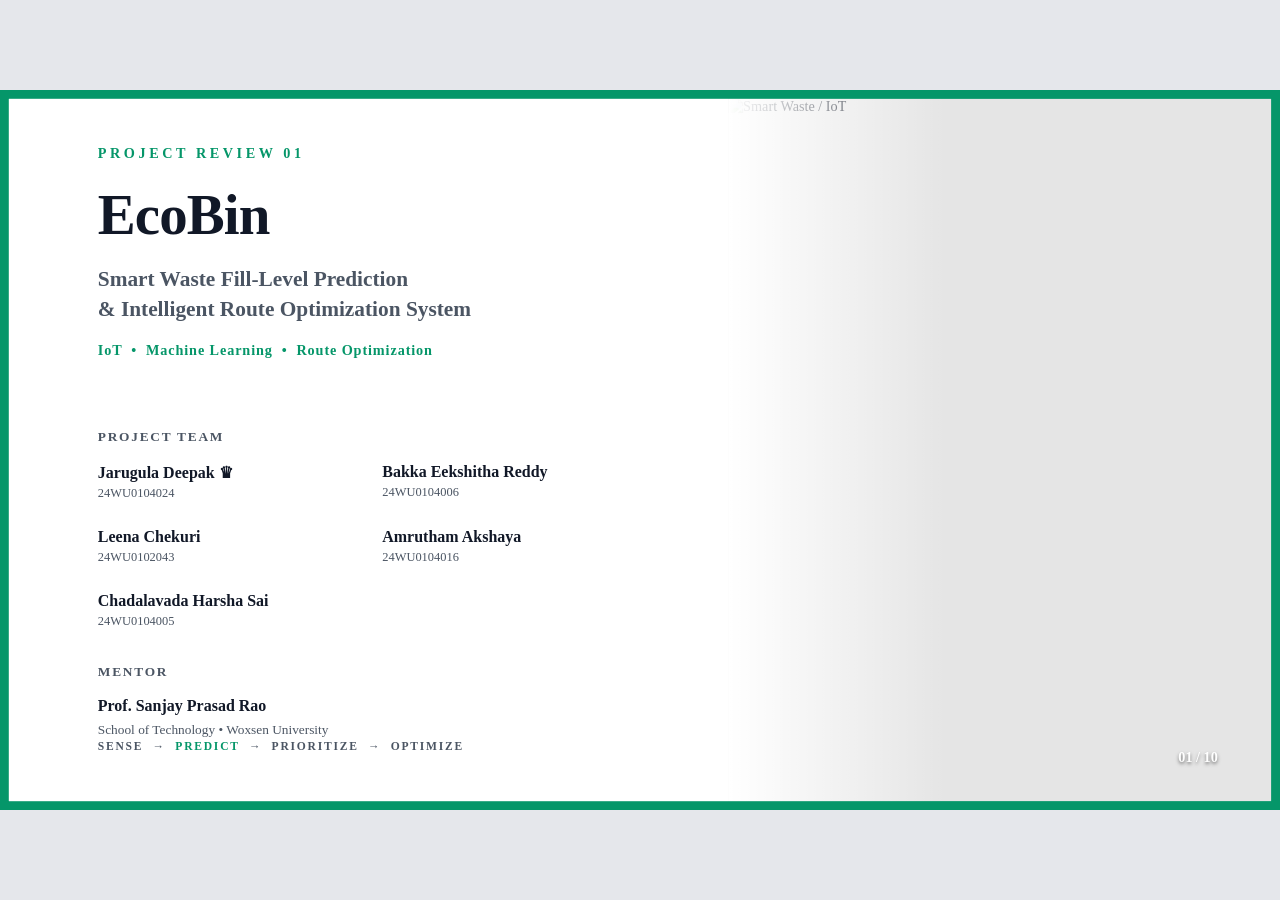
==== index.html @ a266e543 "feat: Add presentation navigation system" ====
<!DOCTYPE html>
<html lang="en">

<head>
    <meta charset="UTF-8">
    <meta name="viewport" content="width=device-width, initial-scale=1.0">
    <title>EcoBin - Review 1 Presentation</title>
    <link rel="stylesheet" href="style.css">
</head>

<body>
    <div class="presentation-container">

        <!-- Slide 1: Title -->
        <div class="slide active no-padding">
            <div class="layout-split-hero">
                <div class="hero-left-panel">
                    <p class="hero-review-label">PROJECT REVIEW 01</p>
                    <h1 class="hero-title-main">EcoBin</h1>
                    <p class="hero-subtitle">Smart Waste Fill-Level Prediction<br>& Intelligent Route Optimization
                        System</p>
                    <p class="hero-domain">IoT &nbsp;&bull;&nbsp; Machine Learning &nbsp;&bull;&nbsp; Route Optimization
                    </p>

                    <div class="hero-divider"></div>

                    <p class="hero-section-title">PROJECT TEAM</p>
                    <div class="team-grid-2x2">
                        <div>
                            <p class="team-member-name">Jarugula Deepak ♛</p>
                            <p class="team-member-id">24WU0104024</p>
                        </div>
                        <div>
                            <p class="team-member-name">Bakka Eekshitha Reddy</p>
                            <p class="team-member-id">24WU0104006</p>
                        </div>
                        <div>
                            <p class="team-member-name">Leena Chekuri</p>
                            <p class="team-member-id">24WU0102043</p>
                        </div>
                        <div>
                            <p class="team-member-name">Amrutham Akshaya</p>
                            <p class="team-member-id">24WU0104016</p>
                        </div>
                        <div>
                            <p class="team-member-name">Chadalavada Harsha Sai</p>
                            <p class="team-member-id">24WU0104005</p>
                        </div>
                    </div>

                    <p class="hero-section-title">MENTOR</p>
                    <p class="mentor-name">Prof. Sanjay Prasad Rao</p>
                    <p class="mentor-desc">School of Technology &bull; Woxsen University</p>

                    <div class="hero-footer">
                        SENSE &nbsp;&rarr;&nbsp; <span class="accent">PREDICT</span> &nbsp;&rarr;&nbsp; PRIORITIZE
                        &nbsp;&rarr;&nbsp; OPTIMIZE
                    </div>
                </div>
                <div class="image-panel">
                    <img src="https://images.openai.com/static-rsc-4/SucZyxeqTmzWHAkZFIqTGd15vrujV7sw8jWGe4BsMD6HK1uk_h0YN26KAgck17LL6I6pdULxOA2Gf62gV5ljM2aMB6OdGY7MD3DrNmyA2lhyadcfH8R7R0U8OZpU84qWO2UsD02sDT2pPRLwG1UPEbgtmDb5AF8g8uo_IzL2U-yd2i0vYNavPtwNMCoISNkT?purpose=fullsize"
                        alt="Smart Waste / IoT">
                    <div class="image-overlay"></div>
                    <div class="image-gradient"></div>
                    <div class="slide-number">01 / 10</div>
                </div>
            </div>
        </div>

        <!-- Slide 2: Introduction -->
        <div class="slide">
            <div class="top-tab"></div>
            <div class="slide-content" style="display: grid; grid-template-columns: 45% 55%; gap: 50px; padding: 8% 5.2%;">
                <div class="col-left" style="display: flex; flex-direction: column; justify-content: flex-start; font-size: 1.15em;">
                    <h2 class="slide-title" style="font-size: 40px; margin-bottom: 25px;">Introduction & Problem Context</h2>
                    <h4 class="accent-text mt-20" style="font-size: 26px;">The Problem</h4>
                    <p class="description" style="font-size: 21px; line-height: 1.6; margin-bottom: 20px;">Traditional waste collection generally follows <strong>fixed
                            schedules</strong>, regardless of the actual fill level of individual bins. This can result
                        in:</p>
                    <ul class="custom-list" style="font-size: 21px; line-height: 1.8;">
                        <li><strong>Premature collection</strong> of partially filled bins</li>
                        <li><strong>Overflow</strong> of high-demand bins before scheduled pickup</li>
                        <li>Unnecessary collection trips and travel distance</li>
                        <li>Inefficient utilization of collection vehicles</li>
                        <li>Limited visibility into future waste accumulation</li>
                    </ul>
                </div>
                <div class="col-right" style="display: flex; flex-direction: column; justify-content: flex-start;">
                    <div class="card-box" style="padding: 40px; display: flex; flex-direction: column; justify-content: center; height: 100%;">
                        <h4 class="accent-text" style="font-size: 26px; margin-bottom: 20px;">Our Solution — EcoBin</h4>
                        <p class="description" style="font-size: 21px; line-height: 1.6;">EcoBin is an intelligent waste-management system that combines
                            <strong>IoT sensing, machine learning, and route optimization</strong> to support
                            demand-driven waste collection.
                        </p>
                        
                        <div class="flow-diagram" style="margin: 25px 0; padding: 22px; border-radius: 8px; border: 1px dashed var(--primary-accent); background: var(--bg-color); color: var(--primary-accent); font-weight: bold; line-height: 1.6; font-size: 19px;">
                            IoT Sensors &rarr; Waste Data &rarr; ML Prediction &rarr; Overflow Risk &rarr; Priority Selection &rarr; Route Optimization &rarr; Smart Collection
                        </div>
                        
                        <div class="quote-box" style="border: none; border-left: 4px solid var(--primary-accent); background: transparent; padding-left: 20px; font-size: 21px; line-height: 1.5; margin-top: 10px;">
                            Instead of asking <strong>“Which bins are scheduled today?”</strong>, EcoBin asks <strong>“Which
                            bins actually need collection, and what is the most efficient way to collect them?”</strong>
                        </div>
                    </div>
                </div>
            </div>
            <div class="slide-number">02 / 10</div>
        </div>

        <!-- Slide 3: Objectives -->
        <div class="slide">
            <div class="top-tab-right"></div>
            <div class="slide-content" style="padding-top: 60px; padding-bottom: 60px;">
                <h2 class="slide-title mb-20">Project Objectives</h2>
                <p class="subtitle mb-20" style="font-size: 22px;"><strong>Primary Objective:</strong> To develop an
                    IoT-enabled predictive waste management system that forecasts bin fill levels and optimizes
                    collection routes.</p>

                <div class="grid-three">
                    <div class="grid-item">
                        <h4 class="accent-text">01 — Monitor</h4>
                        <p>Capture waste-bin fill levels using IoT sensors in real time.</p>
                    </div>
                    <div class="grid-item">
                        <h4 class="accent-text">02 — Predict</h4>
                        <p>Use machine-learning models to forecast future fill levels based on historical data.</p>
                    </div>
                    <div class="grid-item">
                        <h4 class="accent-text">03 — Detect Risk</h4>
                        <p>Identify bins likely to reach critical or overflow conditions.</p>
                    </div>
                    <div class="grid-item">
                        <h4 class="accent-text">04 — Prioritize</h4>
                        <p>Dynamically rank bins based on predicted fill level, overflow probability, and area priority.
                        </p>
                    </div>
                    <div class="grid-item">
                        <h4 class="accent-text">05 — Optimize</h4>
                        <p>Generate efficient vehicle routes using the Capacitated Vehicle Routing Problem (CVRP).</p>
                    </div>
                    <div class="grid-item">
                        <h4 class="accent-text">06 — Visualize</h4>
                        <p>Provide a dashboard showing bin status, predictions, locations, and optimized routes.</p>
                    </div>
                </div>

                <div class="highlight-bar text-center">
                    <strong>Overall Goal:</strong> Reduce unnecessary collection &nbsp;+&nbsp; Prevent overflow
                    &nbsp;+&nbsp; Improve route efficiency
                </div>
            </div>
            <div class="slide-number">03 / 10</div>
        </div>

        <!-- Slide 4: Literature Review -->
        <div class="slide">
            <div class="top-tab"></div>
            <div class="slide-content">
                <h2 class="slide-title">Literature Review & Research Gap</h2>

                <table class="custom-table">
                    <thead>
                        <tr>
                            <th style="width: 25%;">Research Area</th>
                            <th style="width: 45%;">Existing Approaches</th>
                            <th style="width: 30%;">Identified Gap</th>
                        </tr>
                    </thead>
                    <tbody>
                        <tr>
                            <td><strong>IoT Waste Monitoring [1]</strong></td>
                            <td>Ultrasonic sensors and connected bins for real-time fill monitoring</td>
                            <td>Mostly reactive; limited prediction</td>
                        </tr>
                        <tr>
                            <td><strong>Waste Prediction [2, 5]</strong></td>
                            <td>ML models estimate waste generation and fill patterns</td>
                            <td>Prediction often isolated from collection planning</td>
                        </tr>
                        <tr>
                            <td><strong>Smart Collection [3]</strong></td>
                            <td>Threshold-based collection when bins reach predefined levels</td>
                            <td>Does not sufficiently account for future overflow risk</td>
                        </tr>
                        <tr>
                            <td><strong>Route Optimization [4]</strong></td>
                            <td>TSP, VRP and CVRP used to reduce collection distance</td>
                            <td>Often operates on static bin-selection inputs</td>
                        </tr>
                        <tr>
                            <td><strong>Smart-City Platforms</strong></td>
                            <td>Dashboards provide centralized monitoring</td>
                            <td>Monitoring alone does not provide complete decision intelligence</td>
                        </tr>
                    </tbody>
                </table>

                <div class="layout-two-col mt-20" style="gap: 30px;">
                    <div class="col-left quote-box"
                        style="margin-bottom: 0; background: var(--card-bg); border-left-color: #D1D5DB;">
                        <h4 class="accent-text" style="color: var(--text-secondary);">Existing Approaches</h4>
                        <p class="description">Solve individual components: IoT Monitoring <strong>OR</strong> Waste
                            Prediction <strong>OR</strong> Route Optimization</p>
                    </div>
                    <div class="col-right quote-box" style="margin-bottom: 0;">
                        <h4 class="accent-text">EcoBin Approach</h4>
                        <p class="description" style="color: var(--text-primary);">Integrating predictive intelligence
                            with operations research: route optimization is performed based on anticipated collection
                            demand rather than only current sensor thresholds.</p>
                    </div>
                </div>
            </div>
            <div class="slide-number">04 / 10</div>
        </div>

        <!-- Slide 5: Technology Stack -->
        <div class="slide">
            <div class="top-tab"></div>
            <div class="slide-content">
                <h2 class="slide-title">Technology Stack</h2>

                <div class="grid-three" style="margin-top: 50px; gap: 40px; flex: 1;">
                    <div class="grid-item stack-card">
                        <div class="stack-icon">
                            <svg width="40" height="40" viewBox="0 0 24 24" fill="none" stroke="var(--primary-accent)"
                                stroke-width="2" stroke-linecap="round" stroke-linejoin="round">
                                <path d="M5 12.55a11 11 0 0 1 14.08 0"></path>
                                <path d="M1.42 9a16 16 0 0 1 21.16 0"></path>
                                <path d="M8.53 16.11a6 6 0 0 1 6.95 0"></path>
                                <line x1="12" y1="20" x2="12.01" y2="20"></line>
                            </svg>
                        </div>
                        <h4 class="accent-text">IoT & Hardware</h4>
                        <p style="font-weight: 700; color: var(--text-primary); margin: 10px 0; font-size: 18px;">ESP32
                            • Ultrasonic Sensor • Wi-Fi</p>
                        <p>Fill-level measurement, Sensor processing, IoT connectivity</p>
                    </div>
                    <div class="grid-item stack-card">
                        <div class="stack-icon">
                            <svg width="40" height="40" viewBox="0 0 24 24" fill="none" stroke="var(--primary-accent)"
                                stroke-width="2" stroke-linecap="round" stroke-linejoin="round">
                                <path
                                    d="M21 16V8a2 2 0 0 0-1-1.73l-7-4a2 2 0 0 0-2 0l-7 4A2 2 0 0 0 3 8v8a2 2 0 0 0 1 1.73l7 4a2 2 0 0 0 2 0l7-4A2 2 0 0 0 21 16z">
                                </path>
                                <polyline points="3.27 6.96 12 12.01 20.73 6.96"></polyline>
                                <line x1="12" y1="22.08" x2="12" y2="12"></line>
                            </svg>
                        </div>
                        <h4 class="accent-text">Data & ML</h4>
                        <p style="font-weight: 700; color: var(--text-primary); margin: 10px 0; font-size: 18px;">Python
                            • Pandas • XGBoost</p>
                        <p>Data processing, Feature engineering, Forecasting, Evaluation</p>
                    </div>
                    <div class="grid-item stack-card">
                        <div class="stack-icon">
                            <svg width="40" height="40" viewBox="0 0 24 24" fill="none" stroke="var(--primary-accent)"
                                stroke-width="2" stroke-linecap="round" stroke-linejoin="round">
                                <polygon points="3 6 9 3 15 6 21 3 21 18 15 21 9 18 3 21"></polygon>
                                <line x1="9" y1="3" x2="9" y2="18"></line>
                                <line x1="15" y1="6" x2="15" y2="21"></line>
                            </svg>
                        </div>
                        <h4 class="accent-text">Optimization</h4>
                        <p style="font-weight: 700; color: var(--text-primary); margin: 10px 0; font-size: 18px;">Google
                            OR-Tools</p>
                        <p>Vehicle routing, CVRP optimization, Capacity constraints</p>
                    </div>
                    <div class="grid-item stack-card">
                        <div class="stack-icon">
                            <svg width="40" height="40" viewBox="0 0 24 24" fill="none" stroke="var(--primary-accent)"
                                stroke-width="2" stroke-linecap="round" stroke-linejoin="round">
                                <ellipse cx="12" cy="5" rx="9" ry="3"></ellipse>
                                <path d="M21 12c0 1.66-4 3-9 3s-9-1.34-9-3"></path>
                                <path d="M3 5v14c0 1.66 4 3 9 3s9-1.34 9-3V5"></path>
                            </svg>
                        </div>
                        <h4 class="accent-text">Backend & DB</h4>
                        <p style="font-weight: 700; color: var(--text-primary); margin: 10px 0; font-size: 18px;">
                            FastAPI • SQLAlchemy • PostgreSQL</p>
                        <p>REST APIs, Data persistence, Prediction & route delivery</p>
                    </div>
                    <div class="grid-item stack-card">
                        <div class="stack-icon">
                            <svg width="40" height="40" viewBox="0 0 24 24" fill="none" stroke="var(--primary-accent)"
                                stroke-width="2" stroke-linecap="round" stroke-linejoin="round">
                                <rect x="2" y="3" width="20" height="14" rx="2" ry="2"></rect>
                                <line x1="8" y1="21" x2="16" y2="21"></line>
                                <line x1="12" y1="17" x2="12" y2="21"></line>
                            </svg>
                        </div>
                        <h4 class="accent-text">Frontend</h4>
                        <p style="font-weight: 700; color: var(--text-primary); margin: 10px 0; font-size: 18px;">React
                            • TypeScript • Vite • Leaflet</p>
                        <p>Interactive dashboard, Smart-bin visualization, Geospatial routes</p>
                    </div>
                    <div class="grid-item stack-card">
                        <div class="stack-icon">
                            <svg width="40" height="40" viewBox="0 0 24 24" fill="none" stroke="var(--primary-accent)"
                                stroke-width="2" stroke-linecap="round" stroke-linejoin="round">
                                <path
                                    d="M4.5 16.5c-1.5 1.26-2 5-2 5s3.74-.5 5-2c.71-.84.7-2.13-.09-2.91a2.18 2.18 0 0 0-2.91-.09z">
                                </path>
                                <path
                                    d="M12 15l-3-3a22 22 0 0 1 2-3.95A12.88 12.88 0 0 1 22 2c0 2.72-.78 7.5-6 11a22.35 22.35 0 0 1-4 2z">
                                </path>
                                <path d="M9 12H4s.55-3.03 2-4c1.62-1.08 5 0 5 0"></path>
                                <path d="M12 15v5s3.03-.55 4-2c1.08-1.62 0-5 0-5"></path>
                            </svg>
                        </div>
                        <h4 class="accent-text">Deployment</h4>
                        <p style="font-weight: 700; color: var(--text-primary); margin: 10px 0; font-size: 18px;">Docker
                            • Docker Compose • GitHub</p>
                        <p>Containerization, Version control, CI/CD pipelines</p>
                    </div>
                </div>
            </div>
            <div class="slide-number">05 / 10</div>
        </div>

        <!-- Slide 6: IoT Sensing -->
        <div class="slide">
            <div class="top-tab-right"></div>
            <div class="slide-content layout-two-col">
                <div class="col-left" style="flex: 1.1;">
                    <h2 class="slide-title">IoT Sensing & Smart Bin Architecture</h2>
                    <p class="description mb-20" style="font-size: 20px;">The IoT layer provides the physical connection
                        between the waste bin and the EcoBin intelligence platform.</p>

                    <h4 class="accent-text mt-20" style="font-size: 22px;">Main Components</h4>
                    <ul class="custom-list">
                        <li><strong>ESP32:</strong> Central microcontroller that processes sensor measurements and
                            provides Wi-Fi connectivity.</li>
                        <li><strong>Ultrasonic Sensor:</strong> Measures the distance between the sensor and the waste
                            surface. Used to calculate bin fill percentage.</li>
                        <li><strong>Optional Environmental Sensors:</strong> Temperature/environment monitoring for
                            future anomaly and safety detection.</li>
                    </ul>

                    <div class="quote-box" style="margin-top: 50px;">
                        <strong>Key Purpose:</strong> The IoT layer converts the <em>physical state</em> of the waste
                        bin into <em>digital telemetry</em> that can be analyzed and acted upon.
                    </div>
                </div>
                <div class="col-right" style="flex: 0.9;">
                    <div class="card-box mb-20" style="padding: 40px;">
                        <h4 class="accent-text text-center" style="font-size: 22px;">Fill-Level Calculation</h4>
                        <div class="formula-box text-center mt-20">
                            Fill Level (%) = <br><br>
                            ((Bin Height - Measured Distance) / Bin Height) × 100
                        </div>
                        <p class="description text-center mt-20">Example: Bin Height = 100cm, Distance = 25cm<br>→
                            <strong style="color: var(--text-primary);">Fill Level = 75%</strong>
                        </p>
                    </div>

                    <div class="card-box" style="padding: 40px;">
                        <h4 class="accent-text text-center" style="font-size: 22px;">IoT Data Flow</h4>
                        <div class="flow-diagram vertical" style="border:none; background: transparent; padding: 0;">
                            <span
                                style="background: var(--card-bg); border: 1px solid var(--border-color); padding: 8px 20px; border-radius: 6px;">Waste
                                Level</span> ↓
                            <span
                                style="background: var(--card-bg); border: 1px solid var(--border-color); padding: 8px 20px; border-radius: 6px;">Ultrasonic
                                Sensor</span> ↓
                            <span
                                style="background: var(--card-bg); border: 1px solid var(--border-color); padding: 8px 20px; border-radius: 6px;">ESP32</span>
                            ↓
                            <span
                                style="background: var(--primary-accent); color: white; padding: 8px 20px; border-radius: 6px; font-weight: bold;">Backend
                                / ML</span>
                        </div>
                    </div>
                </div>
            </div>
            <div class="slide-number">06 / 10</div>
        </div>

        <!-- Slide 7: Methodology -->
        <div class="slide">
            <div class="top-tab"></div>
            <div class="slide-content">
                <h2 class="slide-title">Proposed Methodology</h2>

                <div class="methodology-grid">
                    <div class="meth-stage">
                        <div class="stage-num">1</div>
                        <h5 class="accent-text">Data Acquisition</h5>
                        <p>IoT sensors measure Fill level, Timestamp, Bin ID, Location, Device status.</p>
                    </div>
                    <div class="meth-stage">
                        <div class="stage-num">2</div>
                        <h5 class="accent-text">Data Storage</h5>
                        <p>Sensor observations are stored in PostgreSQL/SQLite to create the forecasting dataset.</p>
                    </div>
                    <div class="meth-stage">
                        <div class="stage-num">3</div>
                        <h5 class="accent-text">Feature Engineering</h5>
                        <p>Generate features: Previous Fill Level, Hourly Fill Rate, Rolling Average, Area Type.</p>
                    </div>
                    <div class="meth-stage">
                        <div class="stage-num">4</div>
                        <h5 class="accent-text">Machine Learning</h5>
                        <p>Compare Ridge Regression vs XGBoost to output predicted future fill level.</p>
                    </div>
                    <div class="meth-stage">
                        <div class="stage-num">5</div>
                        <h5 class="accent-text">Overflow Risk</h5>
                        <p>Estimate P(Fill ≥ Critical). Identifies bins at risk of becoming critically full.</p>
                    </div>
                    <div class="meth-stage">
                        <div class="stage-num">6</div>
                        <h5 class="accent-text">Priority Engine</h5>
                        <p>Combine: Predicted Fill + Overflow Prob + Area Priority → Collection Priority.</p>
                    </div>
                    <div class="meth-stage">
                        <div class="stage-num">7</div>
                        <h5 class="accent-text">Route Optimization</h5>
                        <p>Google OR-Tools formulations as a CVRP to minimize total distance.</p>
                    </div>
                    <div class="meth-stage">
                        <div class="stage-num">8</div>
                        <h5 class="accent-text">Visualization</h5>
                        <p>FastAPI sends results to React dashboard for bin monitoring & optimized routes.</p>
                    </div>
                </div>

                <div class="flow-diagram" style="padding: 25px; font-size: 18px;">
                    IoT → Database → Feature Engineering → ML Prediction → Priority Engine → CVRP Optimization →
                    Dashboard
                </div>
            </div>
            <div class="slide-number">07 / 10</div>
        </div>

        <!-- Slide 8: Expected Outcomes -->
        <div class="slide">
            <div class="top-tab"></div>
            <div class="slide-content">
                <h2 class="slide-title">Expected Outcomes & Evaluation Metrics</h2>

                <div class="grid-three" style="flex: 1;">
                    <div class="grid-item">
                        <h4 class="accent-text" style="font-size: 20px;">1. Accurate Fill Forecasting</h4>
                        <p>The ML pipeline is expected to forecast future waste levels using historical IoT data.</p>
                        <p style="margin-top: auto; font-weight: 700; color: var(--text-primary); font-size: 14px;">
                            Evaluation: MAE • RMSE • R²</p>
                    </div>
                    <div class="grid-item">
                        <h4 class="accent-text" style="font-size: 20px;">2. Early Overflow Detection</h4>
                        <p>Identify bins likely to reach critical fill levels before overflow occurs.</p>
                        <p style="margin-top: auto; font-weight: 700; color: var(--text-primary); font-size: 14px;">
                            Evaluation: Detection rate • False Pos/Neg</p>
                    </div>
                    <div class="grid-item">
                        <h4 class="accent-text" style="font-size: 20px;">3. Demand-Based Collection</h4>
                        <p>Move away from Fixed Schedule to <strong style="color: var(--text-primary);">Predicted
                                Collection Need</strong>.</p>
                    </div>
                    <div class="grid-item">
                        <h4 class="accent-text" style="font-size: 20px;">4. Optimized Vehicle Routes</h4>
                        <p>Generate shorter, capacity-aware routes for selected bins.</p>
                        <p style="margin-top: auto; font-weight: 700; color: var(--text-primary); font-size: 14px;">
                            Evaluation: Distance • Vehicles used • Load</p>
                    </div>
                    <div class="grid-item">
                        <h4 class="accent-text" style="font-size: 20px;">5. Better Capacity Utilization</h4>
                        <p>Prioritize bins that meaningfully utilize available truck capacity.</p>
                    </div>
                    <div class="grid-item">
                        <h4 class="accent-text" style="font-size: 20px;">6. Centralized Dashboard</h4>
                        <p>Provide a single interface displaying: Current/Predicted Fill, Overflow Risk, Priority,
                            Route.</p>
                    </div>
                </div>

                <div class="quote-box text-center" style="margin-top: 40px; padding: 30px;">
                    <strong>Evaluation Strategy:</strong> EcoBin will be compared against a fixed-schedule baseline
                    using:<br><br>
                    <span style="color: var(--primary-accent); font-weight: 800; font-size: 22px;">Distance • Overflow
                        Incidents • Estimated Fuel Usage • Vehicle Capacity Utilization</span>
                </div>
            </div>
            <div class="slide-number">08 / 10</div>
        </div>

        <!-- Slide 9: Future Work -->
        <div class="slide">
            <div class="top-tab-right"></div>
            <div class="slide-content layout-business-grid">
                <div class="lightbulb-section" style="flex: 0.7;">
                    <div class="bulb-graphic">
                        <svg width="240" height="320" viewBox="0 0 100 150" fill="none"
                            xmlns="http://www.w3.org/2000/svg">
                            <path
                                d="M50 10C27.9086 10 10 27.9086 10 50C10 63.8133 17.0097 75.9866 27.5 83.179V105C27.5 110.523 31.9772 115 37.5 115H62.5C68.0228 115 72.5 110.523 72.5 105V83.179C82.9903 75.9866 90 63.8133 90 50C90 27.9086 72.0914 10 50 10Z"
                                fill="#059669" />
                            <path d="M10 50H90" stroke="#FFFFFF" stroke-width="4" />
                            <path d="M12 65H88" stroke="#FFFFFF" stroke-width="4" />
                            <path d="M18 80H82" stroke="#FFFFFF" stroke-width="4" />
                            <path d="M35 125H65" stroke="#D1D5DB" stroke-width="8" stroke-linecap="round" />
                            <path d="M40 135H60" stroke="#D1D5DB" stroke-width="8" stroke-linecap="round" />
                        </svg>
                    </div>
                </div>
                <div class="grid-section" style="flex: 1.3;">
                    <h2 class="slide-title">Future Scope & Enhancements</h2>
                    <div class="four-grid" style="gap: 30px; margin-top: 40px;">
                        <div class="grid-item">
                            <h4 class="accent-text" style="font-size: 20px;">Real-Time IoT</h4>
                            <p>Move from simulation toward multiple physical ESP32-based smart bins with MQTT
                                integration.</p>
                        </div>
                        <div class="grid-item">
                            <h4 class="accent-text" style="font-size: 20px;">Dynamic Re-Routing</h4>
                            <p>Live traffic-aware routing. Automatically recalculate routes when traffic changes or new
                                critical bins appear.</p>
                        </div>
                        <div class="grid-item">
                            <h4 class="accent-text" style="font-size: 20px;">Advanced Analytics</h4>
                            <p>Evaluate LightGBM, CatBoost. IoT Anomaly Detection (sensor failures, offline devices).
                            </p>
                        </div>
                        <div class="grid-item">
                            <h4 class="accent-text" style="font-size: 20px;">Sustainability Tracking</h4>
                            <p>Estimate Distance Saved, Fuel Saved, CO₂ Reduction, and Overflow Events Prevented.</p>
                        </div>
                        <div class="grid-item" style="grid-column: span 2;">
                            <h4 class="accent-text" style="font-size: 20px;">GPS Fleet Tracking</h4>
                            <p>Track collection vehicles and route progress in real time.</p>
                        </div>
                    </div>
                    <div class="highlight-bar mt-20" style="margin-top: 40px;">
                        <strong>Long-Term Vision:</strong> Develop EcoBin into a scalable smart-city waste intelligence
                        platform capable of supporting thousands of connected bins and multiple collection vehicles.
                    </div>
                </div>
            </div>
            <div class="slide-number">09 / 10</div>
        </div>

        <!-- Slide 10: References -->
        <div class="slide">
            <div class="top-tab"></div>
            <div class="slide-content">
                <h2 class="slide-title">References</h2>

                <div class="ref-grid">
                    <div class="ref-card"><strong>[1]</strong> Author(s), “IoT-Based Smart Waste Management System,”
                        <em>Journal/Conference Name</em>, Year.
                    </div>
                    <div class="ref-card"><strong>[2]</strong> Author(s), “Machine Learning Approaches for Municipal
                        Solid Waste Prediction,” <em>Journal Name</em>, Year.</div>
                    <div class="ref-card"><strong>[3]</strong> Author(s), “Smart Waste Collection Using IoT and Route
                        Optimization,” <em>Journal/Conference Name</em>, Year.</div>
                    <div class="ref-card"><strong>[4]</strong> Author(s), “Vehicle Routing Optimization for Municipal
                        Waste Collection,” <em>Journal Name</em>, Year.</div>
                    <div class="ref-card"><strong>[5]</strong> Author(s), “Machine Learning-Based Fill-Level Forecasting
                        for Smart Waste Bins,” <em>Journal Name</em>, Year.</div>
                </div>

                <h4 class="accent-text" style="margin-top: 40px; margin-bottom: 15px; font-size: 22px;">Technical
                    Documentation</h4>
                <div class="tech-tags">
                    <div class="tech-tag"><span>[6]</span> Google OR-Tools</div>
                    <div class="tech-tag"><span>[7]</span> XGBoost Documentation</div>
                    <div class="tech-tag"><span>[8]</span> FastAPI Documentation</div>
                    <div class="tech-tag"><span>[9]</span> React Documentation</div>
                    <div class="tech-tag"><span>[10]</span> Leaflet Documentation</div>
                </div>

                <div class="highlight-bar text-center" style="margin-top: auto; padding: 30px;">
                    <p style="font-weight: 700; margin-bottom: 15px; font-size: 16px; color: var(--text-secondary);">
                        Project Progression Core Concept</p>
                    <div
                        style="color: var(--primary-accent); font-weight: 800; font-size: 19px; letter-spacing: 1px; display: flex; align-items: center; justify-content: center; gap: 12px; flex-wrap: wrap;">
                        <span>PROBLEM</span>
                        <svg width="20" height="20" viewBox="0 0 24 24" fill="none" stroke="currentColor"
                            stroke-width="2.5" stroke-linecap="round" stroke-linejoin="round">
                            <line x1="5" y1="12" x2="19" y2="12"></line>
                            <polyline points="12 5 19 12 12 19"></polyline>
                        </svg>
                        <span>IDEA</span>
                        <svg width="20" height="20" viewBox="0 0 24 24" fill="none" stroke="currentColor"
                            stroke-width="2.5" stroke-linecap="round" stroke-linejoin="round">
                            <line x1="5" y1="12" x2="19" y2="12"></line>
                            <polyline points="12 5 19 12 12 19"></polyline>
                        </svg>
                        <span>INTELLIGENCE</span>
                        <svg width="20" height="20" viewBox="0 0 24 24" fill="none" stroke="currentColor"
                            stroke-width="2.5" stroke-linecap="round" stroke-linejoin="round">
                            <line x1="5" y1="12" x2="19" y2="12"></line>
                            <polyline points="12 5 19 12 12 19"></polyline>
                        </svg>
                        <span>DECISION</span>
                        <svg width="20" height="20" viewBox="0 0 24 24" fill="none" stroke="currentColor"
                            stroke-width="2.5" stroke-linecap="round" stroke-linejoin="round">
                            <line x1="5" y1="12" x2="19" y2="12"></line>
                            <polyline points="12 5 19 12 12 19"></polyline>
                        </svg>
                        <span>OPTIMIZATION</span>
                        <svg width="20" height="20" viewBox="0 0 24 24" fill="none" stroke="currentColor"
                            stroke-width="2.5" stroke-linecap="round" stroke-linejoin="round">
                            <line x1="5" y1="12" x2="19" y2="12"></line>
                            <polyline points="12 5 19 12 12 19"></polyline>
                        </svg>
                        <span>APPLICATION</span>
                    </div>
                </div>
            </div>
            <div class="slide-number">10 / 10</div>
        </div>

    </div>

    <script src="script.js"></script>
</body>

</html>
---- style.css ----
:root {
    --primary-accent: #059669; /* Crisp Emerald Green for Light Theme */
    --text-primary: #111827;
    --text-secondary: #4B5563;
    --bg-color: #E5E7EB;
    --slide-bg: #FFFFFF;
    --card-bg: #F9FAFB;
    --border-color: #E5E7EB;
}

* {
    box-sizing: border-box;
    margin: 0;
    padding: 0;
    font-family: 'Times New Roman', Times, serif;
}

body {
    background-color: var(--bg-color);
    display: flex;
    flex-direction: column;
    align-items: center;
    justify-content: center;
    height: 100dvh; /* use dvh for mobile */
    min-height: 100dvh;
    margin: 0;
    padding: 0;
    overflow: hidden;
    color: var(--text-primary);
}

.presentation-container {
    position: relative;
    width: 1440px;
    height: 810px;
    background: transparent;
    overflow: hidden;
    transform-origin: center center;
    /* scaling will be applied via javascript */
}

.slide {
    position: absolute;
    top: 0;
    left: 0;
    width: 100%;
    height: 100%;
    background: var(--slide-bg);
    opacity: 0;
    visibility: hidden;
    z-index: 1;
    border: 10px solid var(--primary-accent);
    box-sizing: border-box;
    transition: opacity 250ms ease, visibility 250ms ease;
}

.slide.active {
    opacity: 1;
    visibility: visible;
    z-index: 2;
}

.slide-content {
    padding: 70px 120px;
    height: 100%;
    display: flex;
    flex-direction: column;
}

.slide.no-padding .slide-content {
    padding: 0;
}

.top-tab {
    position: absolute;
    top: 0;
    left: 20%;
    width: 180px;
    height: 8px;
    background-color: var(--primary-accent);
    border-bottom-left-radius: 6px;
    border-bottom-right-radius: 6px;
}

.top-tab-right {
    position: absolute;
    top: 0;
    right: 0;
    width: 8px;
    height: 180px;
    background-color: var(--primary-accent);
    border-bottom-left-radius: 6px;
}

.slide-title {
    font-size: 40px;
    color: var(--text-primary);
    font-weight: 800;
    margin-bottom: 30px;
    letter-spacing: -0.5px;
}

.text-center {
    text-align: center;
    width: 100%;
}

.accent-text {
    color: var(--primary-accent);
    font-size: 18px;
    margin-bottom: 10px;
    text-transform: uppercase;
    letter-spacing: 1px;
    font-weight: 700;
}

.subtitle {
    font-size: 20px;
    color: var(--text-secondary);
    margin-bottom: 25px;
    font-weight: 600;
}

.description {
    color: var(--text-secondary);
    font-size: 18px;
    line-height: 1.6;
}

/* Utilities */
.mt-10 { margin-top: 10px; }
.mt-20 { margin-top: 25px; }
.mb-20 { margin-bottom: 25px; }

/* Custom Layouts */
.layout-two-col {
    display: flex;
    flex-direction: row;
    gap: 70px;
    flex: 1;
}
.col-left, .col-right {
    flex: 1;
    display: flex;
    flex-direction: column;
    justify-content: center;
}

.custom-list {
    list-style: none;
    margin-top: 20px;
}
.custom-list li {
    position: relative;
    padding-left: 30px;
    margin-bottom: 18px;
    color: var(--text-secondary);
    font-size: 18px;
    line-height: 1.5;
}
.custom-list li::before {
    content: "•";
    color: var(--primary-accent);
    font-size: 30px;
    position: absolute;
    left: 0;
    top: -8px;
}

.card-box {
    background: var(--slide-bg);
    padding: 35px;
    border-radius: 12px;
    box-shadow: 0 10px 30px rgba(0,0,0,0.05);
    border: 1px solid var(--border-color);
    margin-bottom: 25px;
}

.quote-box {
    background: rgba(5, 150, 105, 0.05);
    border-left: 5px solid var(--primary-accent);
    padding: 25px 30px;
    border-radius: 6px;
    font-size: 20px;
    color: var(--text-primary);
    line-height: 1.6;
}

.flow-diagram {
    background: var(--card-bg);
    padding: 20px;
    border-radius: 8px;
    font-size: 16px;
    color: var(--text-primary);
    font-weight: 600;
    text-align: center;
    border: 1px solid var(--border-color);
    margin-top: 20px;
}

.flow-diagram.vertical {
    display: flex;
    flex-direction: column;
    gap: 10px;
    align-items: center;
}

.grid-three {
    display: grid;
    grid-template-columns: repeat(3, 1fr);
    gap: 35px;
    margin-top: 30px;
}

.grid-item {
    background: var(--slide-bg);
    padding: 30px;
    border-radius: 12px;
    box-shadow: 0 10px 30px rgba(0,0,0,0.05);
    border: 1px solid var(--border-color);
    display: flex;
    flex-direction: column;
    justify-content: flex-start;
}
.grid-item p {
    font-size: 16px;
    color: var(--text-secondary);
    margin-top: 10px;
    line-height: 1.6;
}

.stack-card {
    text-align: center;
    align-items: center;
}
.stack-icon {
    font-size: 40px;
    margin-bottom: 15px;
}

.custom-table {
    width: 100%;
    border-collapse: collapse;
    margin-top: 30px;
    font-size: 16px;
    border-radius: 8px;
    overflow: hidden;
    box-shadow: 0 4px 15px rgba(0,0,0,0.05);
}
.custom-table th {
    background-color: var(--card-bg);
    color: var(--text-primary);
    text-align: left;
    padding: 20px;
    font-weight: 700;
    border-bottom: 2px solid var(--border-color);
}
.custom-table td {
    padding: 20px;
    border-bottom: 1px solid var(--border-color);
    color: var(--text-secondary);
    background-color: var(--slide-bg);
}
.custom-table tr:last-child td {
    border-bottom: none;
}

.formula-box {
    background: var(--card-bg);
    padding: 25px;
    border-radius: 8px;
    border: 2px dashed #D1D5DB;
    font-family: monospace;
    font-size: 18px;
    color: var(--text-primary);
}

.methodology-grid {
    display: grid;
    grid-template-columns: repeat(4, 1fr);
    gap: 25px;
    margin-top: 30px;
    flex: 1;
}
.meth-stage {
    background: var(--slide-bg);
    padding: 25px;
    border-radius: 12px;
    box-shadow: 0 10px 25px rgba(0,0,0,0.05);
    border: 1px solid var(--border-color);
    position: relative;
    overflow: hidden;
}
.meth-stage .stage-num {
    position: absolute;
    top: 5px;
    right: 10px;
    font-size: 70px;
    font-weight: 800;
    color: var(--card-bg);
    line-height: 1;
    z-index: 0;
}
.meth-stage h5 {
    font-size: 18px;
    color: var(--text-primary);
    margin-bottom: 12px;
    position: relative;
    z-index: 1;
}
.meth-stage p {
    font-size: 15px;
    color: var(--text-secondary);
    line-height: 1.6;
    position: relative;
    z-index: 1;
}

.highlight-bar {
    background: rgba(5, 150, 105, 0.1);
    border-left: 5px solid var(--primary-accent);
    color: var(--text-primary);
    padding: 25px;
    border-radius: 6px;
    font-size: 18px;
    font-weight: 600;
    margin-top: auto;
}

.references-list p {
    margin-bottom: 15px;
    font-size: 16px;
    color: var(--text-secondary);
    line-height: 1.6;
}

.ref-grid {
    display: grid;
    grid-template-columns: 1fr 1fr;
    gap: 20px;
    margin-top: 20px;
}
.ref-card {
    background: var(--slide-bg);
    border: 1px solid var(--border-color);
    border-left: 5px solid var(--primary-accent);
    padding: 15px 25px;
    border-radius: 8px;
    box-shadow: 0 4px 15px rgba(0,0,0,0.03);
    font-size: 16px;
    color: var(--text-secondary);
    line-height: 1.5;
}
.ref-card strong {
    color: var(--primary-accent);
    font-size: 18px;
    margin-right: 5px;
}
.tech-tags {
    display: flex;
    flex-wrap: wrap;
    gap: 15px;
    margin-top: 15px;
}
.tech-tag {
    background: var(--card-bg);
    border: 1px solid var(--border-color);
    padding: 12px 25px;
    border-radius: 30px;
    font-size: 16px;
    color: var(--text-primary);
    font-weight: 700;
    display: flex;
    align-items: center;
    gap: 10px;
    box-shadow: 0 4px 10px rgba(0,0,0,0.02);
}
.tech-tag span {
    color: var(--primary-accent);
}

/* Layout: Split Hero (Slide 1 Specific) */
.layout-split-hero {
    display: flex;
    height: 100%;
    width: 100%;
}

.hero-left-panel {
    flex: 1;
    background-color: var(--slide-bg);
    color: var(--text-primary);
    padding: 80px 100px;
    display: flex;
    flex-direction: column;
    justify-content: center;
}

.hero-review-label {
    font-size: 16px;
    letter-spacing: 4px;
    margin-bottom: 25px;
    color: var(--primary-accent);
    font-weight: 700;
    text-transform: uppercase;
}

.hero-title-main {
    font-size: 64px;
    font-weight: 800;
    margin-bottom: 20px;
    color: var(--text-primary);
    line-height: 1.1;
    letter-spacing: -1px;
}

.hero-subtitle {
    font-size: 24px;
    font-weight: 600;
    color: var(--text-secondary);
    line-height: 1.4;
    margin-bottom: 20px;
}

.hero-domain {
    font-size: 16px;
    color: var(--primary-accent);
    margin-bottom: 40px;
    letter-spacing: 1px;
    font-weight: 600;
}

.hero-divider {
    width: 100%;
    height: 2px;
    background-color: var(--border-color);
    margin-bottom: 40px;
}

.hero-section-title {
    font-size: 15px;
    letter-spacing: 2px;
    color: var(--text-secondary);
    margin-bottom: 20px;
    text-transform: uppercase;
    font-weight: 700;
}

.team-grid-2x2 {
    display: grid;
    grid-template-columns: 1fr 1fr;
    gap: 30px;
    margin-bottom: 40px;
}

.team-member-name {
    font-size: 18px;
    font-weight: 700;
    color: var(--text-primary);
    margin-bottom: 5px;
}

.team-member-id {
    font-size: 14px;
    color: var(--text-secondary);
}

.mentor-name {
    font-size: 18px;
    font-weight: 700;
    color: var(--text-primary);
    margin-bottom: 5px;
}

.mentor-desc {
    font-size: 15px;
    color: var(--text-secondary);
    line-height: 1.5;
}

.hero-footer {
    margin-top: auto;
    font-size: 13px;
    font-weight: 600;
    text-transform: uppercase;
    letter-spacing: 2px;
    color: var(--text-secondary);
}

.hero-footer span.accent {
    color: var(--primary-accent);
}

.image-panel {
    flex: 1;
    position: relative;
}

.image-panel img {
    width: 100%;
    height: 100%;
    object-fit: cover;
}

.image-overlay {
    position: absolute;
    top: 0;
    left: 0;
    width: 100%;
    height: 100%;
    background: rgba(0, 0, 0, 0.1); /* Lighter overlay for light theme */
}

.image-gradient {
    position: absolute;
    top: 0;
    left: 0;
    width: 40%;
    height: 100%;
    background: linear-gradient(to right, var(--slide-bg), transparent);
}

/* Slide Numbering */
.slide-number {
    position: absolute;
    bottom: 40px;
    right: 60px;
    font-size: 16px;
    color: var(--text-secondary);
    font-weight: 700;
    z-index: 10;
}

/* For Slide 1 where number is over image */
.slide.no-padding .slide-number {
    color: white;
    text-shadow: 0 2px 4px rgba(0,0,0,0.5);
}

/* Layout: Business Grid */
.layout-business-grid {
    flex-direction: row;
    align-items: center;
}

.lightbulb-section {
    flex: 1;
    display: flex;
    justify-content: center;
    align-items: center;
}

.grid-section {
    flex: 1.5;
}

.four-grid {
    display: grid;
    grid-template-columns: 1fr 1fr;
    gap: 35px;
    margin-top: 40px;
}
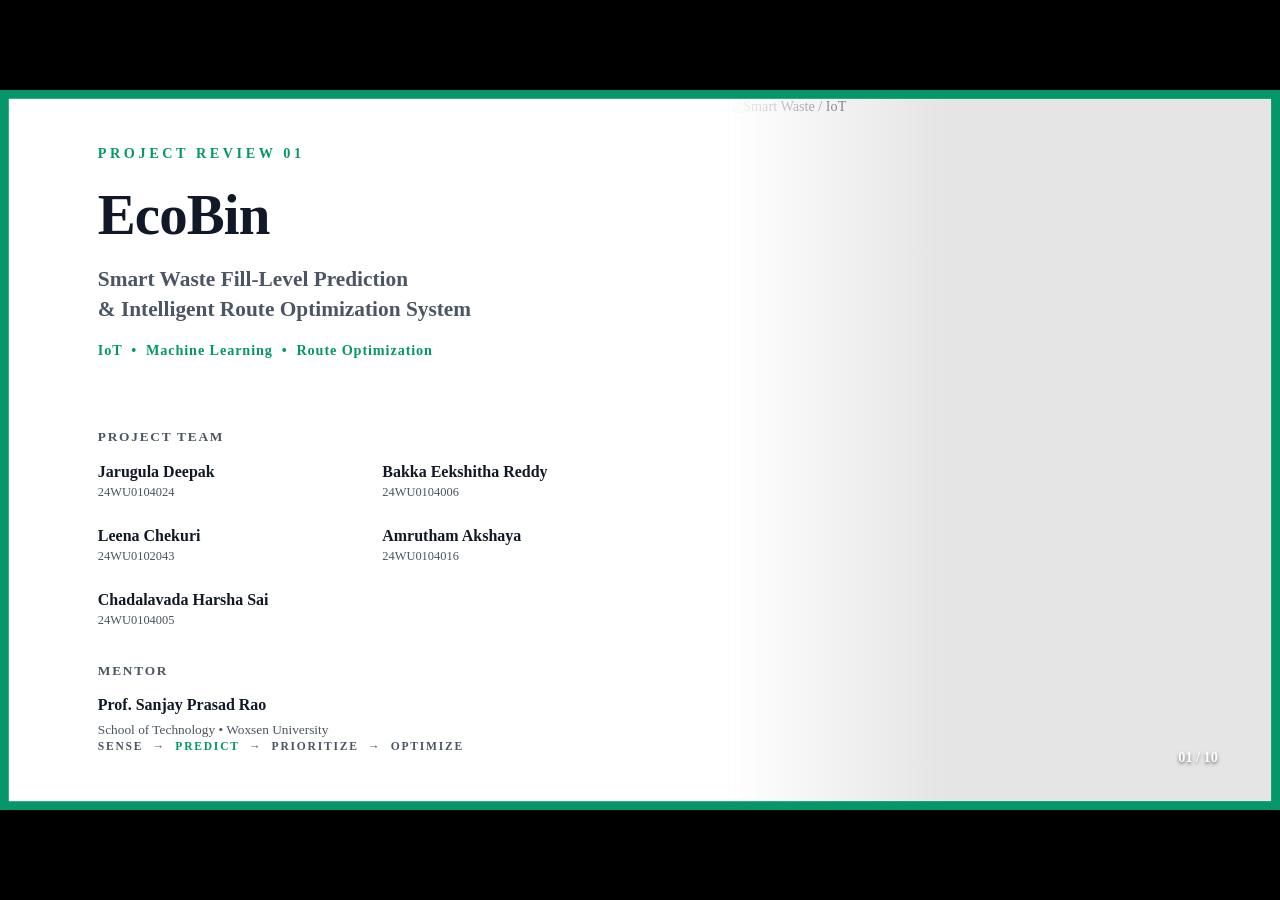
==== commit b8670297: "style: update team name and reformat HTML for improved readability" ====
--- a/index.html
+++ b/index.html
@@ -27,7 +27,7 @@
                     <p class="hero-section-title">PROJECT TEAM</p>
                     <div class="team-grid-2x2">
                         <div>
-                            <p class="team-member-name">Jarugula Deepak ♛</p>
+                            <p class="team-member-name">Jarugula Deepak</p>
                             <p class="team-member-id">24WU0104024</p>
                         </div>
                         <div>
@@ -70,11 +70,15 @@
         <!-- Slide 2: Introduction -->
         <div class="slide">
             <div class="top-tab"></div>
-            <div class="slide-content" style="display: grid; grid-template-columns: 45% 55%; gap: 50px; padding: 8% 5.2%;">
-                <div class="col-left" style="display: flex; flex-direction: column; justify-content: flex-start; font-size: 1.15em;">
-                    <h2 class="slide-title" style="font-size: 40px; margin-bottom: 25px;">Introduction & Problem Context</h2>
+            <div class="slide-content"
+                style="display: grid; grid-template-columns: 45% 55%; gap: 50px; padding: 8% 5.2%;">
+                <div class="col-left"
+                    style="display: flex; flex-direction: column; justify-content: flex-start; font-size: 1.15em;">
+                    <h2 class="slide-title" style="font-size: 40px; margin-bottom: 25px;">Introduction & Problem Context
+                    </h2>
                     <h4 class="accent-text mt-20" style="font-size: 26px;">The Problem</h4>
-                    <p class="description" style="font-size: 21px; line-height: 1.6; margin-bottom: 20px;">Traditional waste collection generally follows <strong>fixed
+                    <p class="description" style="font-size: 21px; line-height: 1.6; margin-bottom: 20px;">Traditional
+                        waste collection generally follows <strong>fixed
                             schedules</strong>, regardless of the actual fill level of individual bins. This can result
                         in:</p>
                     <ul class="custom-list" style="font-size: 21px; line-height: 1.8;">
@@ -86,20 +90,27 @@
                     </ul>
                 </div>
                 <div class="col-right" style="display: flex; flex-direction: column; justify-content: flex-start;">
-                    <div class="card-box" style="padding: 40px; display: flex; flex-direction: column; justify-content: center; height: 100%;">
+                    <div class="card-box"
+                        style="padding: 40px; display: flex; flex-direction: column; justify-content: center; height: 100%;">
                         <h4 class="accent-text" style="font-size: 26px; margin-bottom: 20px;">Our Solution — EcoBin</h4>
-                        <p class="description" style="font-size: 21px; line-height: 1.6;">EcoBin is an intelligent waste-management system that combines
+                        <p class="description" style="font-size: 21px; line-height: 1.6;">EcoBin is an intelligent
+                            waste-management system that combines
                             <strong>IoT sensing, machine learning, and route optimization</strong> to support
                             demand-driven waste collection.
                         </p>
-                        
-                        <div class="flow-diagram" style="margin: 25px 0; padding: 22px; border-radius: 8px; border: 1px dashed var(--primary-accent); background: var(--bg-color); color: var(--primary-accent); font-weight: bold; line-height: 1.6; font-size: 19px;">
-                            IoT Sensors &rarr; Waste Data &rarr; ML Prediction &rarr; Overflow Risk &rarr; Priority Selection &rarr; Route Optimization &rarr; Smart Collection
-                        </div>
-                        
-                        <div class="quote-box" style="border: none; border-left: 4px solid var(--primary-accent); background: transparent; padding-left: 20px; font-size: 21px; line-height: 1.5; margin-top: 10px;">
-                            Instead of asking <strong>“Which bins are scheduled today?”</strong>, EcoBin asks <strong>“Which
-                            bins actually need collection, and what is the most efficient way to collect them?”</strong>
+
+                        <div class="flow-diagram"
+                            style="margin: 25px 0; padding: 22px; border-radius: 8px; border: 1px dashed var(--primary-accent); background: var(--bg-color); color: var(--primary-accent); font-weight: bold; line-height: 1.6; font-size: 19px;">
+                            IoT Sensors &rarr; Waste Data &rarr; ML Prediction &rarr; Overflow Risk &rarr; Priority
+                            Selection &rarr; Route Optimization &rarr; Smart Collection
+                        </div>
+
+                        <div class="quote-box"
+                            style="border: none; border-left: 4px solid var(--primary-accent); background: transparent; padding-left: 20px; font-size: 21px; line-height: 1.5; margin-top: 10px;">
+                            Instead of asking <strong>“Which bins are scheduled today?”</strong>, EcoBin asks
+                            <strong>“Which
+                                bins actually need collection, and what is the most efficient way to collect
+                                them?”</strong>
                         </div>
                     </div>
                 </div>
--- a/style.css
+++ b/style.css
@@ -16,7 +16,7 @@
 }
 
 body {
-    background-color: var(--bg-color);
+    background-color: #000;
     display: flex;
     flex-direction: column;
     align-items: center;
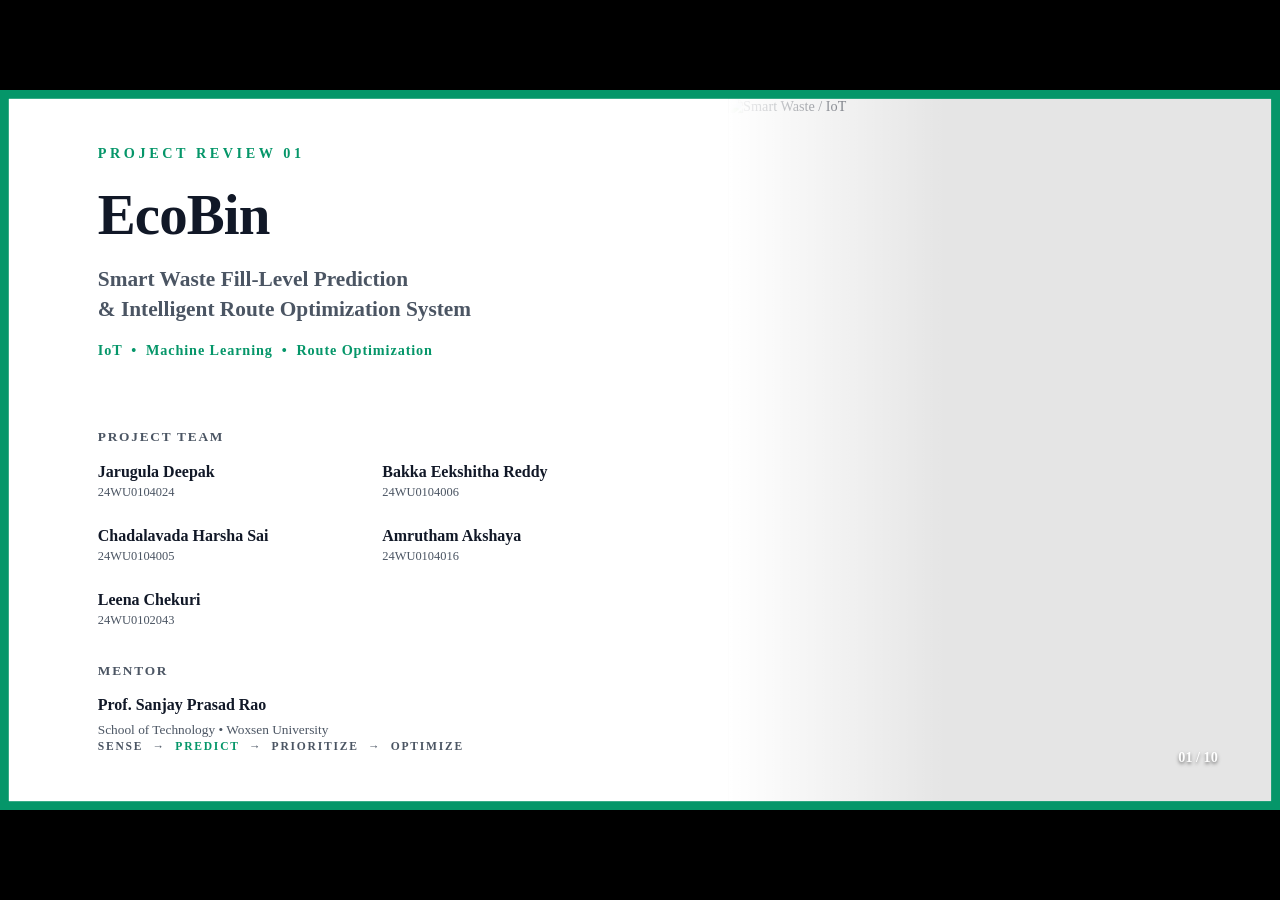
==== commit f45bd9cf: "refactor: simple changes" ====
--- a/index.html
+++ b/index.html
@@ -35,16 +35,16 @@
                             <p class="team-member-id">24WU0104006</p>
                         </div>
                         <div>
-                            <p class="team-member-name">Leena Chekuri</p>
-                            <p class="team-member-id">24WU0102043</p>
+                            <p class="team-member-name">Chadalavada Harsha Sai</p>
+                            <p class="team-member-id">24WU0104005</p>
                         </div>
                         <div>
                             <p class="team-member-name">Amrutham Akshaya</p>
                             <p class="team-member-id">24WU0104016</p>
                         </div>
                         <div>
-                            <p class="team-member-name">Chadalavada Harsha Sai</p>
-                            <p class="team-member-id">24WU0104005</p>
+                            <p class="team-member-name">Leena Chekuri</p>
+                            <p class="team-member-id">24WU0102043</p>
                         </div>
                     </div>
 
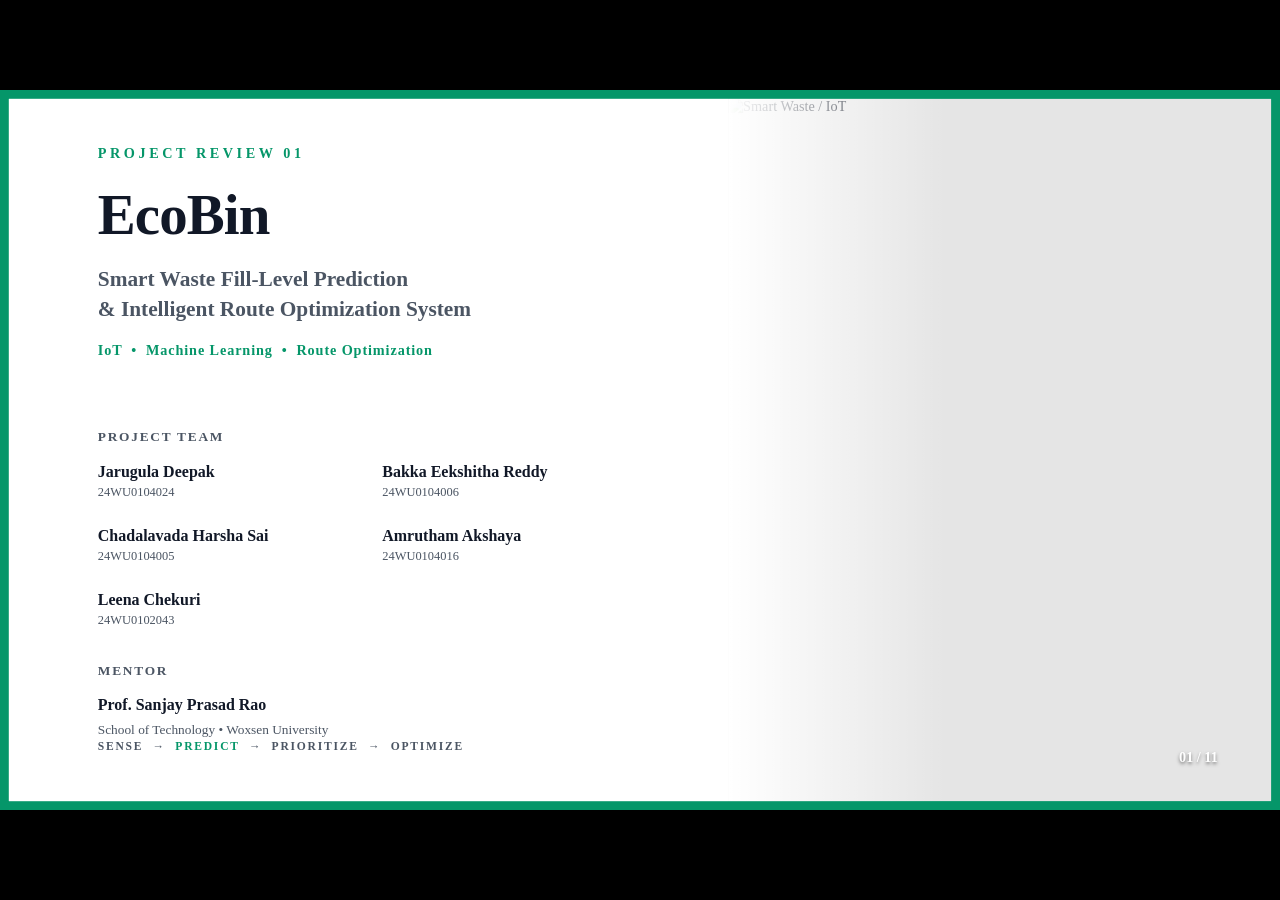
==== commit 79dd957b: "feat: Add interactive simulation module" ====
--- a/index.html
+++ b/index.html
@@ -62,7 +62,7 @@
                         alt="Smart Waste / IoT">
                     <div class="image-overlay"></div>
                     <div class="image-gradient"></div>
-                    <div class="slide-number">01 / 10</div>
+                    <div class="slide-number">01 / 11</div>
                 </div>
             </div>
         </div>
@@ -115,7 +115,7 @@
                     </div>
                 </div>
             </div>
-            <div class="slide-number">02 / 10</div>
+            <div class="slide-number">02 / 11</div>
         </div>
 
         <!-- Slide 3: Objectives -->
@@ -160,7 +160,7 @@
                     &nbsp;+&nbsp; Improve route efficiency
                 </div>
             </div>
-            <div class="slide-number">03 / 10</div>
+            <div class="slide-number">03 / 11</div>
         </div>
 
         <!-- Slide 4: Literature Review -->
@@ -221,7 +221,7 @@
                     </div>
                 </div>
             </div>
-            <div class="slide-number">04 / 10</div>
+            <div class="slide-number">04 / 11</div>
         </div>
 
         <!-- Slide 5: Technology Stack -->
@@ -325,7 +325,7 @@
                     </div>
                 </div>
             </div>
-            <div class="slide-number">05 / 10</div>
+            <div class="slide-number">05 / 11</div>
         </div>
 
         <!-- Slide 6: IoT Sensing -->
@@ -383,7 +383,7 @@
                     </div>
                 </div>
             </div>
-            <div class="slide-number">06 / 10</div>
+            <div class="slide-number">06 / 11</div>
         </div>
 
         <!-- Slide 7: Methodology -->
@@ -440,7 +440,7 @@
                     Dashboard
                 </div>
             </div>
-            <div class="slide-number">07 / 10</div>
+            <div class="slide-number">07 / 11</div>
         </div>
 
         <!-- Slide 8: Expected Outcomes -->
@@ -491,7 +491,7 @@
                         Incidents • Estimated Fuel Usage • Vehicle Capacity Utilization</span>
                 </div>
             </div>
-            <div class="slide-number">08 / 10</div>
+            <div class="slide-number">08 / 11</div>
         </div>
 
         <!-- Slide 9: Future Work -->
@@ -546,7 +546,7 @@
                     </div>
                 </div>
             </div>
-            <div class="slide-number">09 / 10</div>
+            <div class="slide-number">09 / 11</div>
         </div>
 
         <!-- Slide 10: References -->
@@ -618,7 +618,29 @@
                     </div>
                 </div>
             </div>
-            <div class="slide-number">10 / 10</div>
+            <div class="slide-number">10 / 11</div>
+        </div>
+
+        <!-- Slide 11: Live Simulation -->
+        <div class="slide">
+            <div class="top-tab-right"></div>
+            <div class="slide-content" style="display: flex; flex-direction: column; align-items: center; justify-content: center; text-align: center;">
+                <div class="bulb-graphic" style="margin-bottom: 30px;">
+                    <svg width="120" height="120" viewBox="0 0 24 24" fill="none" stroke="var(--primary-accent)" stroke-width="2" stroke-linecap="round" stroke-linejoin="round">
+                        <polygon points="5 3 19 12 5 21 5 3"></polygon>
+                    </svg>
+                </div>
+                <h2 class="slide-title" style="font-size: 50px; margin-bottom: 20px;">Live System Simulation</h2>
+                <p class="description" style="font-size: 24px; max-width: 800px; margin-bottom: 50px;">An interactive demonstration of the EcoBin workflow, including IoT sensing, ML prediction, priority calculation, and dynamic route optimization.</p>
+                
+                <a href="simulation/index.html" style="background-color: var(--primary-accent); color: white; padding: 20px 40px; border-radius: 8px; font-size: 22px; font-weight: bold; text-decoration: none; text-transform: uppercase; letter-spacing: 2px; box-shadow: 0 10px 25px rgba(5, 150, 105, 0.3); display: inline-flex; align-items: center; gap: 15px; transition: transform 0.2s ease;">
+                    <svg width="24" height="24" viewBox="0 0 24 24" fill="none" stroke="currentColor" stroke-width="2.5" stroke-linecap="round" stroke-linejoin="round">
+                        <polygon points="5 3 19 12 5 21 5 3"></polygon>
+                    </svg>
+                    LAUNCH LIVE SIMULATION
+                </a>
+            </div>
+            <div class="slide-number">11 / 11</div>
         </div>
 
     </div>
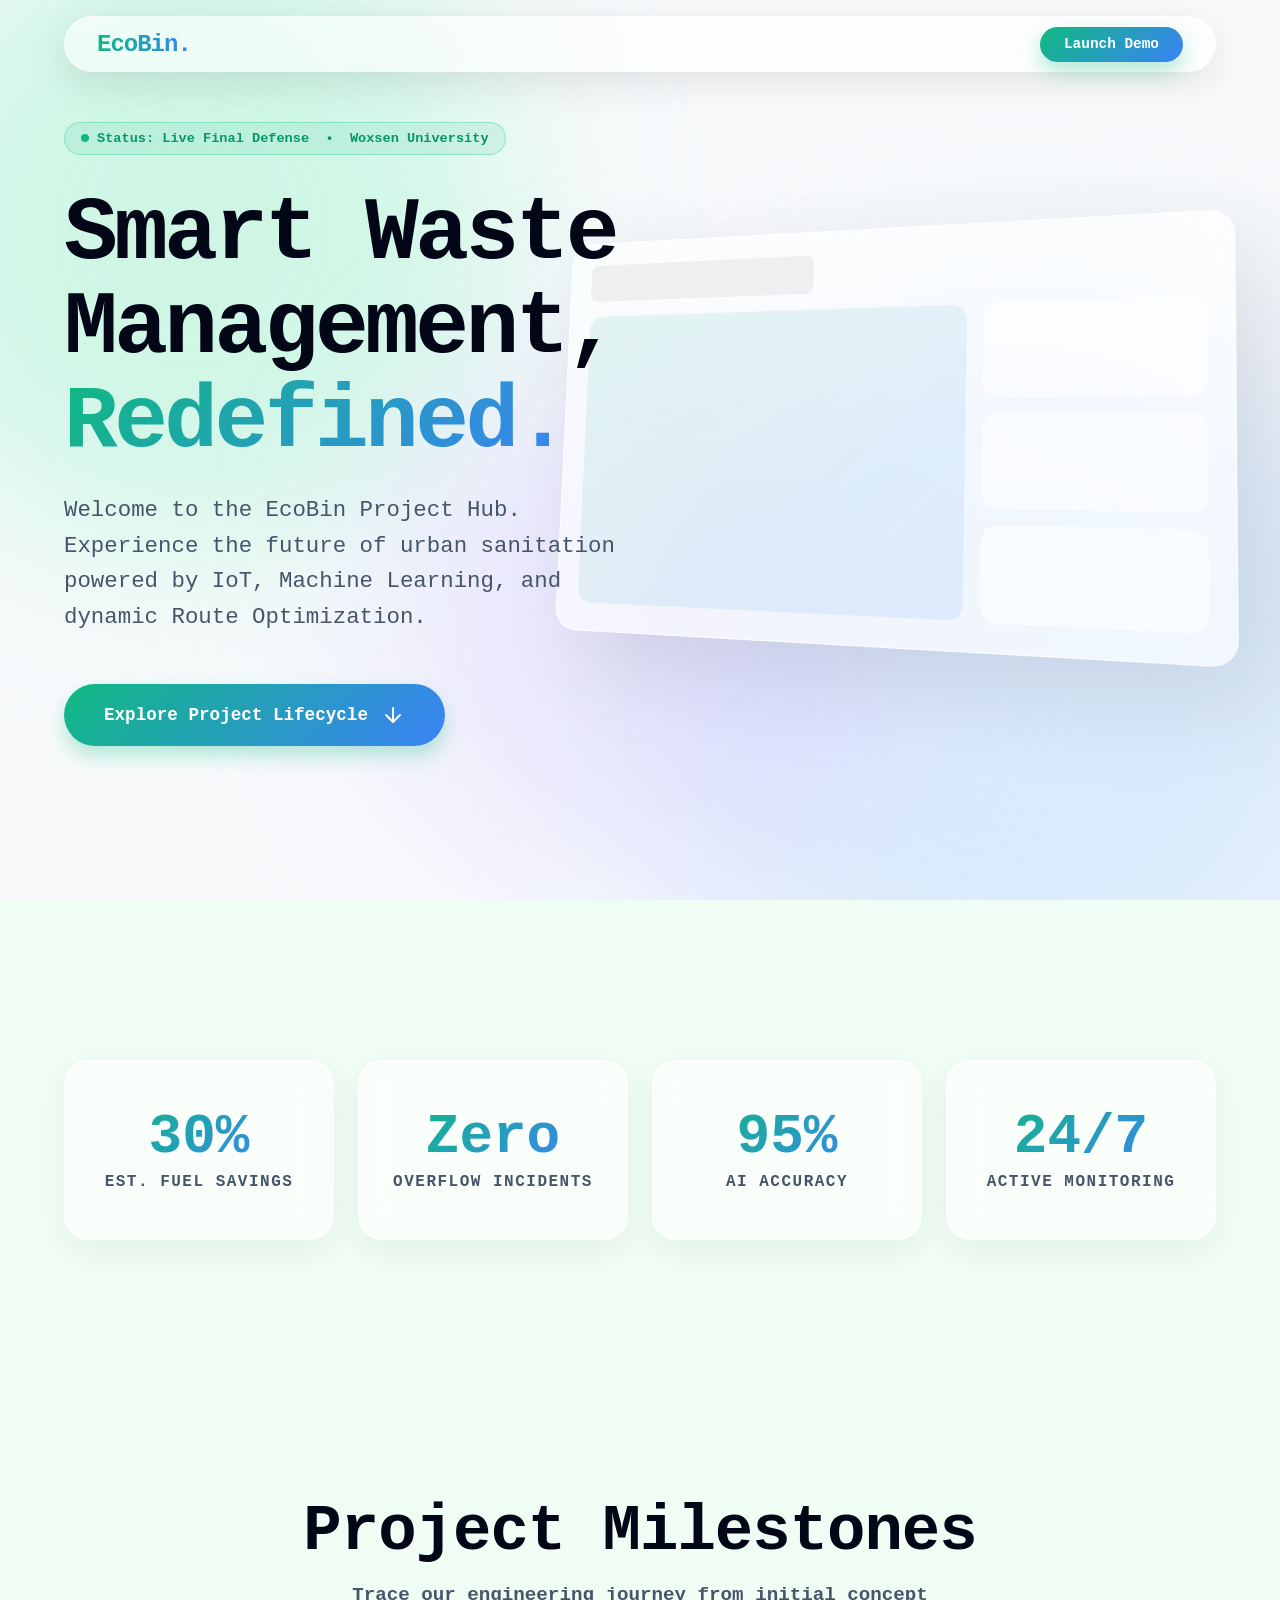
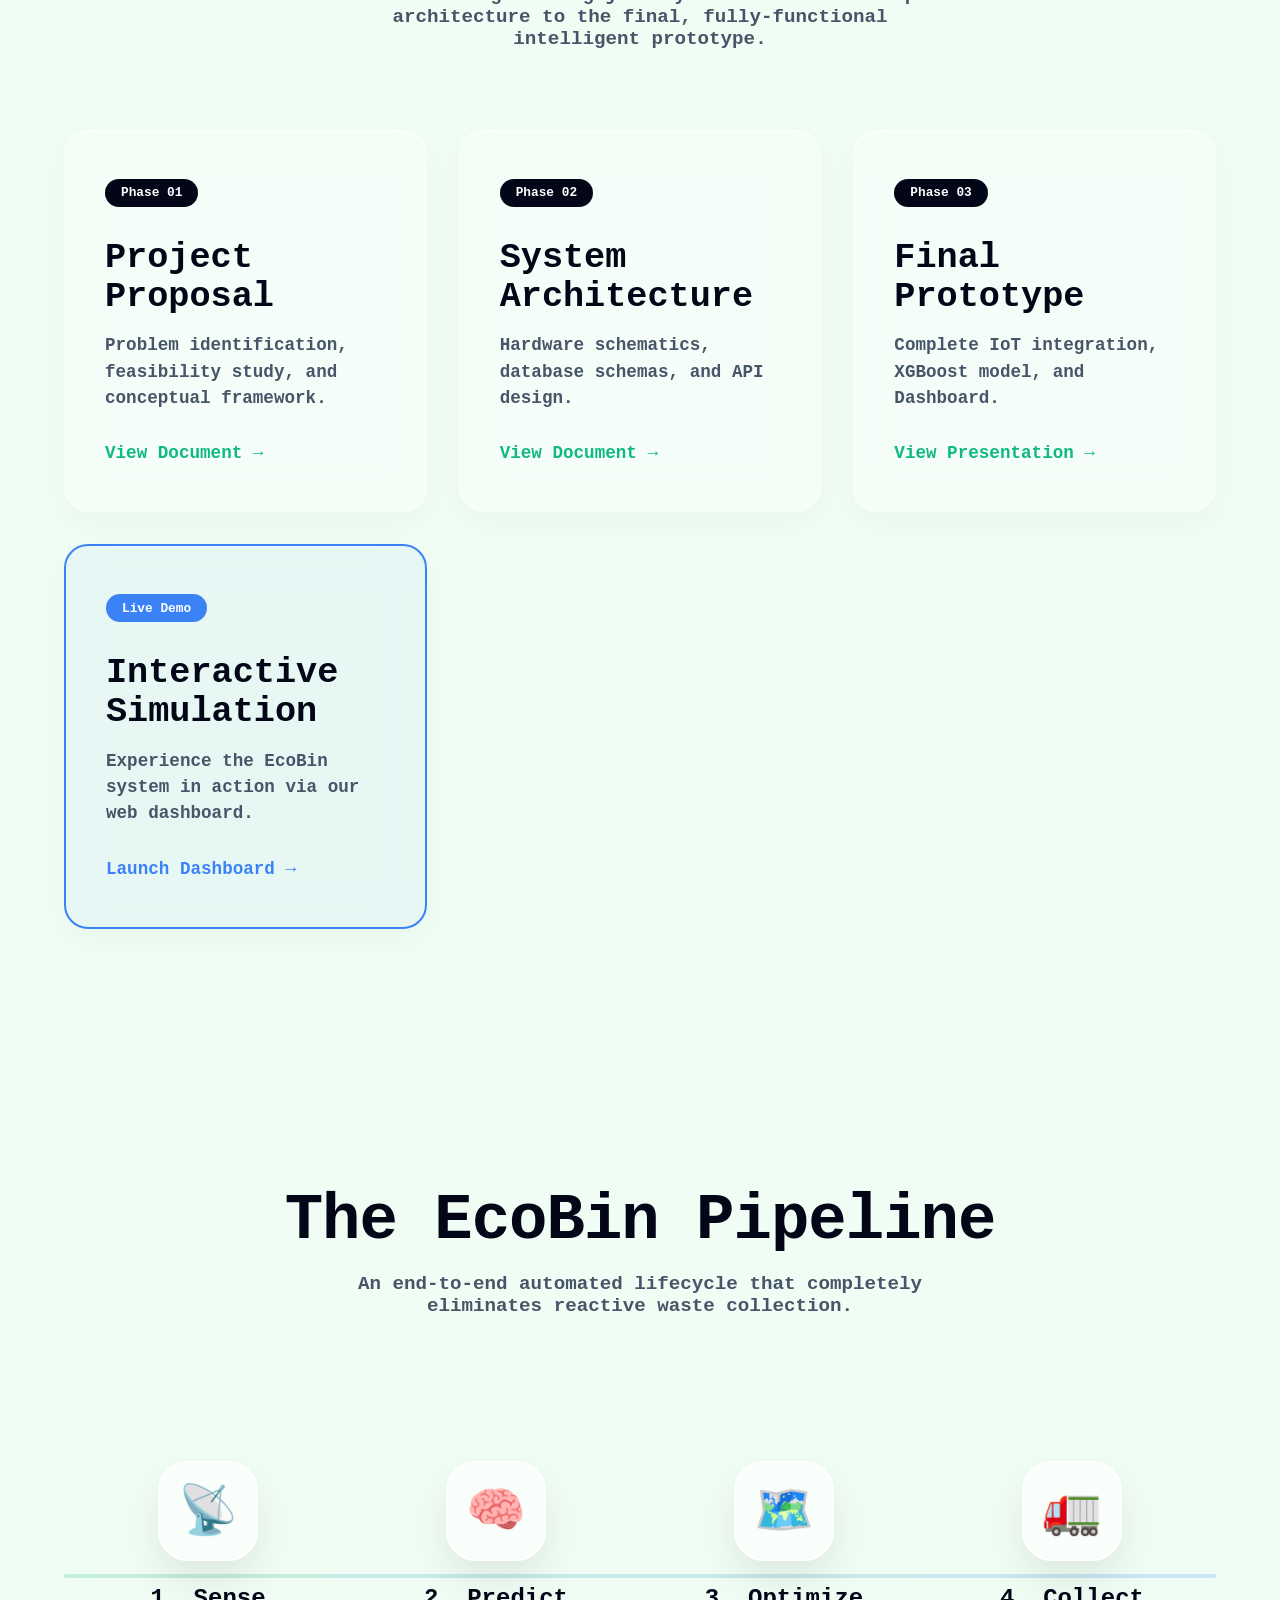
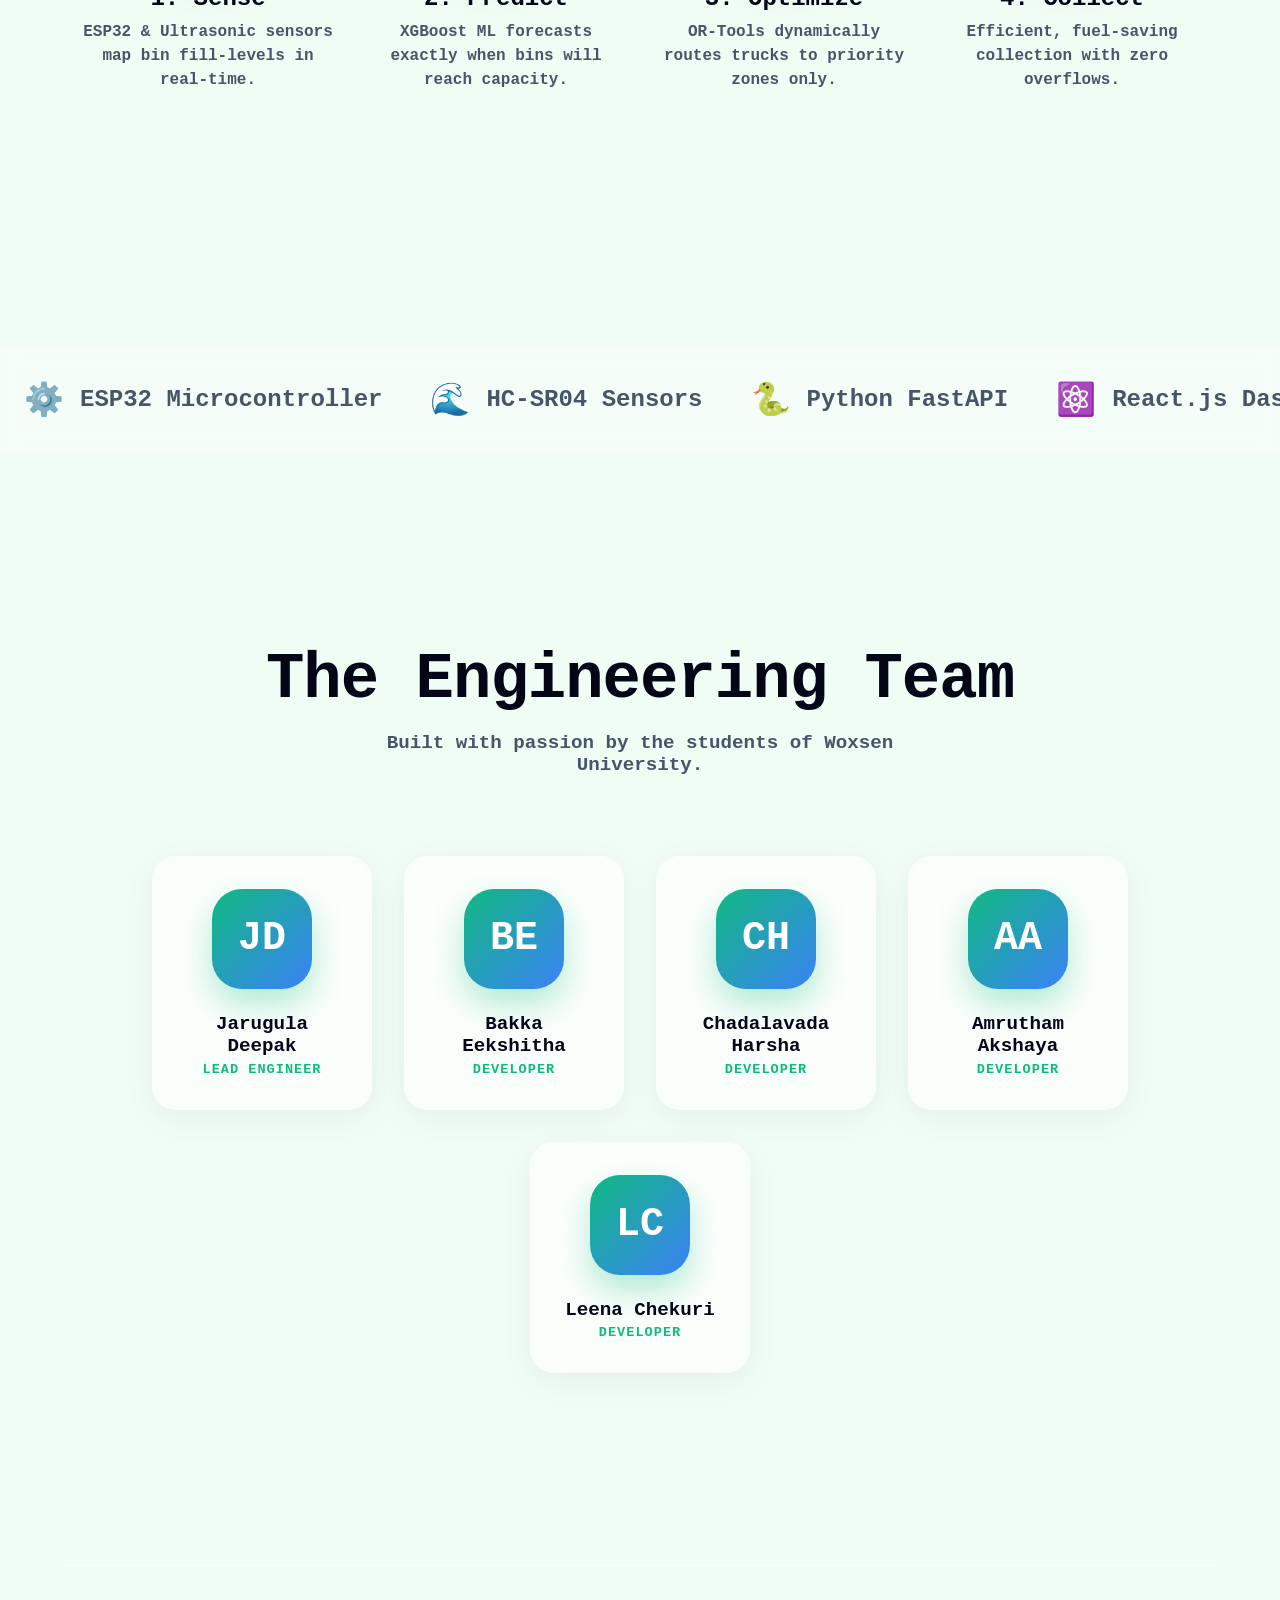
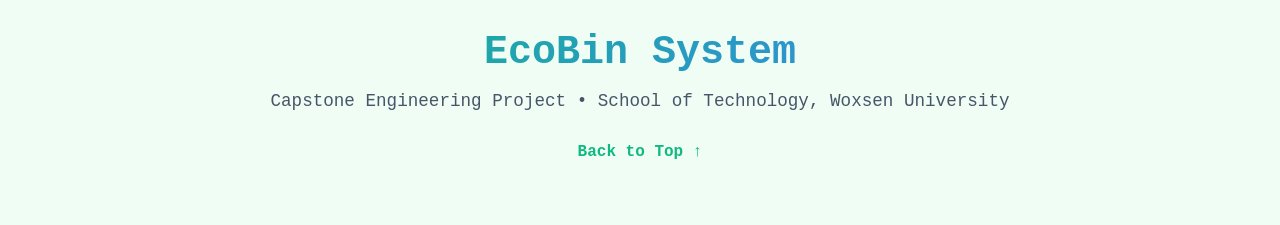
==== commit b98a76ba: "Extreme UI upgrade to presentation hub with Courier font" ====
--- a/index.html
+++ b/index.html
@@ -1,651 +1,458 @@
 <!DOCTYPE html>
 <html lang="en">
-
 <head>
     <meta charset="UTF-8">
-    <meta name="viewport" content="width=device-width, initial-scale=1.0">
-    <title>EcoBin - Review 1 Presentation</title>
-    <link rel="stylesheet" href="style.css">
+    <meta name="viewport" content="width=device-width, initial-scale=1.0, maximum-scale=1.0, user-scalable=no">
+    <title>EcoBin - Next-Gen Smart Waste Management</title>
+    <!-- Using Courier Bold as requested -->
+    <style>
+        :root {
+            --bg-color: #f0fdf4; /* Very light green tint */
+            --glass-bg: rgba(255, 255, 255, 0.6);
+            --glass-border: rgba(255, 255, 255, 0.4);
+            --text-main: #020617;
+            --text-muted: #475569;
+            --primary: #10b981;
+            --primary-dark: #059669;
+            --secondary: #3b82f6;
+            --accent: #8b5cf6;
+        }
+
+        * { margin: 0; padding: 0; box-sizing: border-box; font-family: Courier, 'Courier New', monospace; font-weight: bold; }
+
+        body {
+            background-color: var(--bg-color);
+            color: var(--text-main);
+            overflow-x: hidden;
+            -webkit-font-smoothing: antialiased;
+        }
+
+        /* Animated Mesh Background */
+        .mesh-bg {
+            position: fixed; top: 0; left: 0; width: 100vw; height: 100vh;
+            z-index: -1; overflow: hidden; background: #f8fafc;
+        }
+        .mesh-blob {
+            position: absolute; filter: blur(90px); border-radius: 50%; opacity: 0.5;
+            animation: mesh-move 20s infinite alternate cubic-bezier(0.4, 0, 0.2, 1);
+        }
+        .mesh-1 { top: -10%; left: -10%; width: 50vw; height: 50vw; background: #a7f3d0; }
+        .mesh-2 { bottom: -20%; right: -10%; width: 60vw; height: 60vw; background: #bfdbfe; animation-delay: -5s; }
+        .mesh-3 { top: 40%; left: 30%; width: 40vw; height: 40vw; background: #ddd6fe; animation-delay: -10s; }
+
+        @keyframes mesh-move {
+            0% { transform: translate(0, 0) scale(1); }
+            50% { transform: translate(10%, 20%) scale(1.2); }
+            100% { transform: translate(-10%, -10%) scale(0.9); }
+        }
+
+        /* Glassmorphism Utilities */
+        .glass {
+            background: var(--glass-bg);
+            backdrop-filter: blur(24px);
+            -webkit-backdrop-filter: blur(24px);
+            border: 1px solid var(--glass-border);
+            box-shadow: 0 8px 32px rgba(0, 0, 0, 0.05);
+        }
+
+        .container { max-width: 1400px; margin: 0 auto; padding: 0 5%; }
+
+        /* Floating Nav */
+        nav {
+            position: fixed; top: 2rem; left: 50%; transform: translateX(-50%);
+            z-index: 100; border-radius: 100px; padding: 0.8rem 2rem;
+            display: flex; gap: 2rem; align-items: center; justify-content: space-between;
+            width: 90%; max-width: 1200px; transition: all 0.4s;
+        }
+        nav.scrolled { top: 1rem; padding: 0.6rem 2rem; box-shadow: 0 10px 40px rgba(0,0,0,0.1); }
+        
+        .nav-logo { font-weight: 900; font-size: 1.5rem; letter-spacing: -1px; background: linear-gradient(90deg, var(--primary), var(--secondary)); -webkit-background-clip: text; -webkit-text-fill-color: transparent; }
+        .nav-links { display: flex; gap: 2rem; font-weight: 600; font-size: 0.95rem; }
+        .nav-links a { color: var(--text-main); text-decoration: none; transition: color 0.3s; }
+        .nav-links a:hover { color: var(--primary); }
+
+        /* Hero Section */
+        .hero {
+            min-height: 100vh; display: flex; align-items: center; padding-top: 6rem;
+            position: relative;
+        }
+        .hero-content {
+            flex: 1; max-width: 700px; z-index: 2;
+        }
+        
+        .hero-badge {
+            display: inline-flex; align-items: center; gap: 0.5rem; padding: 0.5rem 1rem;
+            border-radius: 100px; font-weight: 700; font-size: 0.85rem; color: var(--primary-dark);
+            margin-bottom: 2rem; border: 1px solid rgba(16, 185, 129, 0.3);
+            background: rgba(16, 185, 129, 0.1);
+        }
+        .hero-badge span { background: var(--primary); width: 8px; height: 8px; border-radius: 50%; animation: pulse 2s infinite; }
+
+        @keyframes pulse { 0% { box-shadow: 0 0 0 0 rgba(16, 185, 129, 0.7); } 70% { box-shadow: 0 0 0 10px rgba(16, 185, 129, 0); } 100% { box-shadow: 0 0 0 0 rgba(16, 185, 129, 0); } }
+
+        .hero h1 {
+            font-size: clamp(3.5rem, 7vw, 6.5rem); font-weight: 900; line-height: 1.05; letter-spacing: -0.04em; margin-bottom: 1.5rem;
+        }
+        .text-gradient { background: linear-gradient(135deg, var(--primary), var(--secondary)); -webkit-background-clip: text; -webkit-text-fill-color: transparent; }
+        
+        .hero p { font-size: clamp(1.1rem, 2vw, 1.4rem); color: var(--text-muted); margin-bottom: 3rem; line-height: 1.6; font-weight: 400; max-width: 600px; }
+
+        .btn-primary {
+            background: linear-gradient(135deg, var(--primary), var(--secondary)); color: white; border: none;
+            padding: 1.2rem 2.5rem; border-radius: 100px; font-size: 1.1rem; font-weight: 700; cursor: pointer;
+            box-shadow: 0 10px 20px rgba(16, 185, 129, 0.3); transition: all 0.3s;
+            display: inline-flex; align-items: center; gap: 0.8rem; text-decoration: none;
+        }
+        .btn-primary:hover { transform: translateY(-3px); box-shadow: 0 15px 30px rgba(16, 185, 129, 0.4); }
+
+        /* Floating Graphic */
+        .hero-graphic {
+            flex: 1; position: relative; height: 600px; display: none; z-index: 1;
+        }
+        @media(min-width: 900px){ .hero-graphic { display: block; } }
+
+        .mock-dashboard {
+            position: absolute; top: 50%; right: 0; transform: translateY(-50%) perspective(1000px) rotateY(-15deg) rotateX(5deg);
+            width: 120%; height: 70%; border-radius: 24px; padding: 1.5rem;
+            box-shadow: 30px 30px 100px rgba(0,0,0,0.1); border: 1px solid rgba(255,255,255,0.8);
+            transform-style: preserve-3d; animation: float-mock 6s ease-in-out infinite alternate;
+        }
+        @keyframes float-mock { to { transform: translateY(-50%) perspective(1000px) rotateY(-10deg) rotateX(10deg) translateY(-20px); } }
+
+        .mock-header { height: 40px; border-radius: 8px; background: rgba(0,0,0,0.05); margin-bottom: 1rem; width: 40%; }
+        .mock-grid { display: grid; grid-template-columns: 2fr 1fr; gap: 1rem; height: calc(100% - 60px); }
+        .mock-chart { background: linear-gradient(135deg, rgba(16,185,129,0.1), rgba(59,130,246,0.1)); border-radius: 16px; border: 1px solid rgba(255,255,255,0.5); }
+        .mock-side { display: flex; flex-direction: column; gap: 1rem; }
+        .mock-box { flex: 1; background: rgba(255,255,255,0.5); border-radius: 16px; border: 1px solid rgba(255,255,255,0.5); }
+
+        /* Reveal Animation Classes */
+        .reveal { opacity: 0; transform: translateY(40px); transition: all 1s cubic-bezier(0.5, 0, 0, 1); }
+        .reveal.active { opacity: 1; transform: translateY(0); }
+
+        /* Sections General */
+        section { padding: 8rem 0; position: relative; }
+        .section-title { text-align: center; margin-bottom: 5rem; }
+        .section-title h2 { font-size: clamp(2.5rem, 5vw, 4rem); font-weight: 800; letter-spacing: -1px; margin-bottom: 1rem; }
+        .section-title p { font-size: 1.2rem; color: var(--text-muted); max-width: 600px; margin: 0 auto; }
+
+        /* Grid Hover Glow Cards */
+        .cards-grid { display: grid; grid-template-columns: repeat(auto-fit, minmax(320px, 1fr)); gap: 2rem; }
+        
+        .glow-card {
+            border-radius: 24px; padding: 3rem 2.5rem; position: relative; text-decoration: none;
+            overflow: hidden; display: flex; flex-direction: column; z-index: 1;
+            background: rgba(255, 255, 255, 0.3); backdrop-filter: blur(20px); border: 1px solid rgba(255,255,255,0.6);
+            box-shadow: 0 10px 30px rgba(0,0,0,0.03); transition: transform 0.3s;
+        }
+        
+        /* The glow effect via JS */
+        .glow-card::before {
+            content: ""; position: absolute; top: var(--y, 0); left: var(--x, 0);
+            width: 400px; height: 400px; background: radial-gradient(circle, rgba(16, 185, 129, 0.15) 0%, transparent 70%);
+            transform: translate(-50%, -50%); opacity: 0; transition: opacity 0.3s; z-index: -1; pointer-events: none;
+        }
+        .glow-card:hover::before { opacity: 1; }
+        .glow-card:hover { transform: translateY(-5px); border-color: rgba(255,255,255,0.9); }
+
+        .glow-card .card-badge { align-self: flex-start; background: var(--text-main); color: white; padding: 0.4rem 1rem; border-radius: 100px; font-weight: 700; font-size: 0.8rem; margin-bottom: 2rem; }
+        .glow-card h3 { font-size: 2.2rem; font-weight: 800; color: var(--text-main); margin-bottom: 1rem; line-height: 1.1; }
+        .glow-card .card-arrow { margin-top: auto; display: inline-flex; align-items: center; gap: 0.5rem; font-weight: 700; color: var(--primary); font-size: 1.1rem; padding-top: 2rem; }
+        .glow-card:hover .card-arrow { gap: 1rem; }
+
+        /* Metrics */
+        .metrics-grid { display: grid; grid-template-columns: repeat(auto-fit, minmax(200px, 1fr)); gap: 1.5rem; margin-top: 2rem; }
+        .metric-box { padding: 3rem 2rem; text-align: center; border-radius: 24px; border-top: 1px solid white; border-left: 1px solid white; box-shadow: 0 10px 30px rgba(0,0,0,0.05); }
+        .metric-val { font-size: 3.5rem; font-weight: 900; background: linear-gradient(135deg, var(--primary), var(--secondary)); -webkit-background-clip: text; -webkit-text-fill-color: transparent; line-height: 1; margin-bottom: 0.5rem; }
+        .metric-label { font-size: 1rem; font-weight: 700; color: var(--text-muted); text-transform: uppercase; letter-spacing: 1.5px; }
+
+        /* Infinite Marquee */
+        .marquee-wrapper { overflow: hidden; width: 100vw; position: relative; left: 50%; right: 50%; margin-left: -50vw; margin-right: -50vw; padding: 2rem 0; background: rgba(255,255,255,0.3); backdrop-filter: blur(10px); border-y: 1px solid rgba(255,255,255,0.5); }
+        .marquee { display: flex; width: max-content; animation: scroll 30s linear infinite; gap: 3rem; padding: 0 1.5rem; }
+        .marquee:hover { animation-play-state: paused; }
+        @keyframes scroll { 0% { transform: translateX(0); } 100% { transform: translateX(-50%); } }
+        
+        .tech-item { font-size: 1.5rem; font-weight: 800; color: var(--text-muted); display: flex; align-items: center; gap: 1rem; transition: 0.3s; cursor: default; }
+        .tech-item:hover { color: var(--primary); transform: scale(1.1); }
+        .tech-item span { font-size: 2rem; }
+
+        /* Architecture Pathway */
+        .pathway { display: flex; justify-content: space-between; position: relative; padding: 4rem 0; }
+        .pathway::before { content: ''; position: absolute; top: 50%; left: 0; width: 100%; height: 4px; background: linear-gradient(90deg, var(--primary), var(--secondary)); transform: translateY(-50%); opacity: 0.2; z-index: -1; border-radius: 4px; }
+        
+        .path-node { text-align: center; flex: 1; position: relative; z-index: 1; padding: 0 1rem; }
+        .node-icon { width: 100px; height: 100px; margin: 0 auto 1.5rem; border-radius: 30px; display: flex; align-items: center; justify-content: center; font-size: 3rem; border: 2px solid white; box-shadow: 0 20px 40px rgba(0,0,0,0.08); transition: 0.4s; }
+        .path-node:hover .node-icon { transform: translateY(-10px) rotate(5deg); background: white; border-color: var(--primary); }
+        .node-title { font-size: 1.5rem; font-weight: 800; margin-bottom: 0.5rem; }
+        .node-desc { font-size: 1rem; color: var(--text-muted); line-height: 1.5; }
+
+        @media(max-width: 900px) {
+            .pathway { flex-direction: column; gap: 3rem; }
+            .pathway::before { width: 4px; height: 100%; top: 0; left: 50%; transform: translateX(-50%); }
+        }
+
+        /* Team */
+        .team-grid { display: flex; flex-wrap: wrap; justify-content: center; gap: 2rem; }
+        .team-box { width: 220px; text-align: center; padding: 2rem; border-radius: 24px; transition: 0.4s; }
+        .team-box:hover { transform: translateY(-10px); }
+        .avatar { width: 100px; height: 100px; border-radius: 30px; margin: 0 auto 1.5rem; background: linear-gradient(135deg, var(--primary), var(--secondary)); display: flex; align-items: center; justify-content: center; font-size: 2.5rem; font-weight: 900; color: white; box-shadow: 0 15px 30px rgba(16,185,129,0.3); }
+        .team-box h4 { font-size: 1.2rem; font-weight: 800; margin-bottom: 0.3rem; }
+        .team-box p { font-size: 0.85rem; font-weight: 700; color: var(--primary); text-transform: uppercase; letter-spacing: 1px; }
+
+        /* Footer */
+        footer { padding: 4rem 5%; text-align: center; border-top: 1px solid rgba(255,255,255,0.5); margin-top: 4rem; }
+        .footer-content h2 { font-size: 2.5rem; font-weight: 900; margin-bottom: 1rem; background: linear-gradient(135deg, var(--primary), var(--secondary)); -webkit-background-clip: text; -webkit-text-fill-color: transparent; }
+        .footer-content p { color: var(--text-muted); font-weight: 500; font-size: 1.1rem; margin-bottom: 2rem; }
+
+    </style>
 </head>
-
 <body>
-    <div class="presentation-container">
-
-        <!-- Slide 1: Title -->
-        <div class="slide active no-padding">
-            <div class="layout-split-hero">
-                <div class="hero-left-panel">
-                    <p class="hero-review-label">PROJECT REVIEW 01</p>
-                    <h1 class="hero-title-main">EcoBin</h1>
-                    <p class="hero-subtitle">Smart Waste Fill-Level Prediction<br>& Intelligent Route Optimization
-                        System</p>
-                    <p class="hero-domain">IoT &nbsp;&bull;&nbsp; Machine Learning &nbsp;&bull;&nbsp; Route Optimization
-                    </p>
-
-                    <div class="hero-divider"></div>
-
-                    <p class="hero-section-title">PROJECT TEAM</p>
-                    <div class="team-grid-2x2">
-                        <div>
-                            <p class="team-member-name">Jarugula Deepak</p>
-                            <p class="team-member-id">24WU0104024</p>
-                        </div>
-                        <div>
-                            <p class="team-member-name">Bakka Eekshitha Reddy</p>
-                            <p class="team-member-id">24WU0104006</p>
-                        </div>
-                        <div>
-                            <p class="team-member-name">Chadalavada Harsha Sai</p>
-                            <p class="team-member-id">24WU0104005</p>
-                        </div>
-                        <div>
-                            <p class="team-member-name">Amrutham Akshaya</p>
-                            <p class="team-member-id">24WU0104016</p>
-                        </div>
-                        <div>
-                            <p class="team-member-name">Leena Chekuri</p>
-                            <p class="team-member-id">24WU0102043</p>
+
+    <!-- Animated Mesh Background -->
+    <div class="mesh-bg">
+        <div class="mesh-blob mesh-1"></div>
+        <div class="mesh-blob mesh-2"></div>
+        <div class="mesh-blob mesh-3"></div>
+    </div>
+
+    <!-- Floating Nav -->
+    <nav class="glass" id="navbar">
+        <div class="nav-logo">EcoBin.</div>
+        <div class="nav-links">
+            <a href="#milestones" style="display: none;">Milestones</a>
+        </div>
+        <a href="simulation/index.html" class="btn-primary" style="padding: 0.6rem 1.5rem; font-size: 0.9rem;">Launch Demo</a>
+    </nav>
+
+    <div class="container">
+        
+        <!-- Hero Section -->
+        <section class="hero">
+            <div class="hero-content">
+                <div class="hero-badge"><span></span> Status: Live Final Defense &nbsp;•&nbsp; Woxsen University</div>
+                <h1>Smart Waste<br>Management, <span class="text-gradient">Redefined.</span></h1>
+                <p>Welcome to the EcoBin Project Hub. Experience the future of urban sanitation powered by IoT, Machine Learning, and dynamic Route Optimization.</p>
+                
+                <a href="#milestones" class="btn-primary">
+                    Explore Project Lifecycle
+                    <svg width="24" height="24" viewBox="0 0 24 24" fill="none" stroke="currentColor" stroke-width="2" stroke-linecap="round" stroke-linejoin="round"><line x1="12" y1="5" x2="12" y2="19"></line><polyline points="19 12 12 19 5 12"></polyline></svg>
+                </a>
+            </div>
+
+            <div class="hero-graphic">
+                <div class="mock-dashboard glass">
+                    <div class="mock-header"></div>
+                    <div class="mock-grid">
+                        <div class="mock-chart"></div>
+                        <div class="mock-side">
+                            <div class="mock-box"></div>
+                            <div class="mock-box"></div>
+                            <div class="mock-box"></div>
                         </div>
                     </div>
-
-                    <p class="hero-section-title">MENTOR</p>
-                    <p class="mentor-name">Prof. Sanjay Prasad Rao</p>
-                    <p class="mentor-desc">School of Technology &bull; Woxsen University</p>
-
-                    <div class="hero-footer">
-                        SENSE &nbsp;&rarr;&nbsp; <span class="accent">PREDICT</span> &nbsp;&rarr;&nbsp; PRIORITIZE
-                        &nbsp;&rarr;&nbsp; OPTIMIZE
-                    </div>
-                </div>
-                <div class="image-panel">
-                    <img src="https://images.openai.com/static-rsc-4/SucZyxeqTmzWHAkZFIqTGd15vrujV7sw8jWGe4BsMD6HK1uk_h0YN26KAgck17LL6I6pdULxOA2Gf62gV5ljM2aMB6OdGY7MD3DrNmyA2lhyadcfH8R7R0U8OZpU84qWO2UsD02sDT2pPRLwG1UPEbgtmDb5AF8g8uo_IzL2U-yd2i0vYNavPtwNMCoISNkT?purpose=fullsize"
-                        alt="Smart Waste / IoT">
-                    <div class="image-overlay"></div>
-                    <div class="image-gradient"></div>
-                    <div class="slide-number">01 / 11</div>
-                </div>
-            </div>
-        </div>
-
-        <!-- Slide 2: Introduction -->
-        <div class="slide">
-            <div class="top-tab"></div>
-            <div class="slide-content"
-                style="display: grid; grid-template-columns: 45% 55%; gap: 50px; padding: 8% 5.2%;">
-                <div class="col-left"
-                    style="display: flex; flex-direction: column; justify-content: flex-start; font-size: 1.15em;">
-                    <h2 class="slide-title" style="font-size: 40px; margin-bottom: 25px;">Introduction & Problem Context
-                    </h2>
-                    <h4 class="accent-text mt-20" style="font-size: 26px;">The Problem</h4>
-                    <p class="description" style="font-size: 21px; line-height: 1.6; margin-bottom: 20px;">Traditional
-                        waste collection generally follows <strong>fixed
-                            schedules</strong>, regardless of the actual fill level of individual bins. This can result
-                        in:</p>
-                    <ul class="custom-list" style="font-size: 21px; line-height: 1.8;">
-                        <li><strong>Premature collection</strong> of partially filled bins</li>
-                        <li><strong>Overflow</strong> of high-demand bins before scheduled pickup</li>
-                        <li>Unnecessary collection trips and travel distance</li>
-                        <li>Inefficient utilization of collection vehicles</li>
-                        <li>Limited visibility into future waste accumulation</li>
-                    </ul>
-                </div>
-                <div class="col-right" style="display: flex; flex-direction: column; justify-content: flex-start;">
-                    <div class="card-box"
-                        style="padding: 40px; display: flex; flex-direction: column; justify-content: center; height: 100%;">
-                        <h4 class="accent-text" style="font-size: 26px; margin-bottom: 20px;">Our Solution — EcoBin</h4>
-                        <p class="description" style="font-size: 21px; line-height: 1.6;">EcoBin is an intelligent
-                            waste-management system that combines
-                            <strong>IoT sensing, machine learning, and route optimization</strong> to support
-                            demand-driven waste collection.
-                        </p>
-
-                        <div class="flow-diagram"
-                            style="margin: 25px 0; padding: 22px; border-radius: 8px; border: 1px dashed var(--primary-accent); background: var(--bg-color); color: var(--primary-accent); font-weight: bold; line-height: 1.6; font-size: 19px;">
-                            IoT Sensors &rarr; Waste Data &rarr; ML Prediction &rarr; Overflow Risk &rarr; Priority
-                            Selection &rarr; Route Optimization &rarr; Smart Collection
-                        </div>
-
-                        <div class="quote-box"
-                            style="border: none; border-left: 4px solid var(--primary-accent); background: transparent; padding-left: 20px; font-size: 21px; line-height: 1.5; margin-top: 10px;">
-                            Instead of asking <strong>“Which bins are scheduled today?”</strong>, EcoBin asks
-                            <strong>“Which
-                                bins actually need collection, and what is the most efficient way to collect
-                                them?”</strong>
-                        </div>
-                    </div>
-                </div>
-            </div>
-            <div class="slide-number">02 / 11</div>
-        </div>
-
-        <!-- Slide 3: Objectives -->
-        <div class="slide">
-            <div class="top-tab-right"></div>
-            <div class="slide-content" style="padding-top: 60px; padding-bottom: 60px;">
-                <h2 class="slide-title mb-20">Project Objectives</h2>
-                <p class="subtitle mb-20" style="font-size: 22px;"><strong>Primary Objective:</strong> To develop an
-                    IoT-enabled predictive waste management system that forecasts bin fill levels and optimizes
-                    collection routes.</p>
-
-                <div class="grid-three">
-                    <div class="grid-item">
-                        <h4 class="accent-text">01 — Monitor</h4>
-                        <p>Capture waste-bin fill levels using IoT sensors in real time.</p>
-                    </div>
-                    <div class="grid-item">
-                        <h4 class="accent-text">02 — Predict</h4>
-                        <p>Use machine-learning models to forecast future fill levels based on historical data.</p>
-                    </div>
-                    <div class="grid-item">
-                        <h4 class="accent-text">03 — Detect Risk</h4>
-                        <p>Identify bins likely to reach critical or overflow conditions.</p>
-                    </div>
-                    <div class="grid-item">
-                        <h4 class="accent-text">04 — Prioritize</h4>
-                        <p>Dynamically rank bins based on predicted fill level, overflow probability, and area priority.
-                        </p>
-                    </div>
-                    <div class="grid-item">
-                        <h4 class="accent-text">05 — Optimize</h4>
-                        <p>Generate efficient vehicle routes using the Capacitated Vehicle Routing Problem (CVRP).</p>
-                    </div>
-                    <div class="grid-item">
-                        <h4 class="accent-text">06 — Visualize</h4>
-                        <p>Provide a dashboard showing bin status, predictions, locations, and optimized routes.</p>
-                    </div>
-                </div>
-
-                <div class="highlight-bar text-center">
-                    <strong>Overall Goal:</strong> Reduce unnecessary collection &nbsp;+&nbsp; Prevent overflow
-                    &nbsp;+&nbsp; Improve route efficiency
-                </div>
-            </div>
-            <div class="slide-number">03 / 11</div>
-        </div>
-
-        <!-- Slide 4: Literature Review -->
-        <div class="slide">
-            <div class="top-tab"></div>
-            <div class="slide-content">
-                <h2 class="slide-title">Literature Review & Research Gap</h2>
-
-                <table class="custom-table">
-                    <thead>
-                        <tr>
-                            <th style="width: 25%;">Research Area</th>
-                            <th style="width: 45%;">Existing Approaches</th>
-                            <th style="width: 30%;">Identified Gap</th>
-                        </tr>
-                    </thead>
-                    <tbody>
-                        <tr>
-                            <td><strong>IoT Waste Monitoring [1]</strong></td>
-                            <td>Ultrasonic sensors and connected bins for real-time fill monitoring</td>
-                            <td>Mostly reactive; limited prediction</td>
-                        </tr>
-                        <tr>
-                            <td><strong>Waste Prediction [2, 5]</strong></td>
-                            <td>ML models estimate waste generation and fill patterns</td>
-                            <td>Prediction often isolated from collection planning</td>
-                        </tr>
-                        <tr>
-                            <td><strong>Smart Collection [3]</strong></td>
-                            <td>Threshold-based collection when bins reach predefined levels</td>
-                            <td>Does not sufficiently account for future overflow risk</td>
-                        </tr>
-                        <tr>
-                            <td><strong>Route Optimization [4]</strong></td>
-                            <td>TSP, VRP and CVRP used to reduce collection distance</td>
-                            <td>Often operates on static bin-selection inputs</td>
-                        </tr>
-                        <tr>
-                            <td><strong>Smart-City Platforms</strong></td>
-                            <td>Dashboards provide centralized monitoring</td>
-                            <td>Monitoring alone does not provide complete decision intelligence</td>
-                        </tr>
-                    </tbody>
-                </table>
-
-                <div class="layout-two-col mt-20" style="gap: 30px;">
-                    <div class="col-left quote-box"
-                        style="margin-bottom: 0; background: var(--card-bg); border-left-color: #D1D5DB;">
-                        <h4 class="accent-text" style="color: var(--text-secondary);">Existing Approaches</h4>
-                        <p class="description">Solve individual components: IoT Monitoring <strong>OR</strong> Waste
-                            Prediction <strong>OR</strong> Route Optimization</p>
-                    </div>
-                    <div class="col-right quote-box" style="margin-bottom: 0;">
-                        <h4 class="accent-text">EcoBin Approach</h4>
-                        <p class="description" style="color: var(--text-primary);">Integrating predictive intelligence
-                            with operations research: route optimization is performed based on anticipated collection
-                            demand rather than only current sensor thresholds.</p>
-                    </div>
-                </div>
-            </div>
-            <div class="slide-number">04 / 11</div>
-        </div>
-
-        <!-- Slide 5: Technology Stack -->
-        <div class="slide">
-            <div class="top-tab"></div>
-            <div class="slide-content">
-                <h2 class="slide-title">Technology Stack</h2>
-
-                <div class="grid-three" style="margin-top: 50px; gap: 40px; flex: 1;">
-                    <div class="grid-item stack-card">
-                        <div class="stack-icon">
-                            <svg width="40" height="40" viewBox="0 0 24 24" fill="none" stroke="var(--primary-accent)"
-                                stroke-width="2" stroke-linecap="round" stroke-linejoin="round">
-                                <path d="M5 12.55a11 11 0 0 1 14.08 0"></path>
-                                <path d="M1.42 9a16 16 0 0 1 21.16 0"></path>
-                                <path d="M8.53 16.11a6 6 0 0 1 6.95 0"></path>
-                                <line x1="12" y1="20" x2="12.01" y2="20"></line>
-                            </svg>
-                        </div>
-                        <h4 class="accent-text">IoT & Hardware</h4>
-                        <p style="font-weight: 700; color: var(--text-primary); margin: 10px 0; font-size: 18px;">ESP32
-                            • Ultrasonic Sensor • Wi-Fi</p>
-                        <p>Fill-level measurement, Sensor processing, IoT connectivity</p>
-                    </div>
-                    <div class="grid-item stack-card">
-                        <div class="stack-icon">
-                            <svg width="40" height="40" viewBox="0 0 24 24" fill="none" stroke="var(--primary-accent)"
-                                stroke-width="2" stroke-linecap="round" stroke-linejoin="round">
-                                <path
-                                    d="M21 16V8a2 2 0 0 0-1-1.73l-7-4a2 2 0 0 0-2 0l-7 4A2 2 0 0 0 3 8v8a2 2 0 0 0 1 1.73l7 4a2 2 0 0 0 2 0l7-4A2 2 0 0 0 21 16z">
-                                </path>
-                                <polyline points="3.27 6.96 12 12.01 20.73 6.96"></polyline>
-                                <line x1="12" y1="22.08" x2="12" y2="12"></line>
-                            </svg>
-                        </div>
-                        <h4 class="accent-text">Data & ML</h4>
-                        <p style="font-weight: 700; color: var(--text-primary); margin: 10px 0; font-size: 18px;">Python
-                            • Pandas • XGBoost</p>
-                        <p>Data processing, Feature engineering, Forecasting, Evaluation</p>
-                    </div>
-                    <div class="grid-item stack-card">
-                        <div class="stack-icon">
-                            <svg width="40" height="40" viewBox="0 0 24 24" fill="none" stroke="var(--primary-accent)"
-                                stroke-width="2" stroke-linecap="round" stroke-linejoin="round">
-                                <polygon points="3 6 9 3 15 6 21 3 21 18 15 21 9 18 3 21"></polygon>
-                                <line x1="9" y1="3" x2="9" y2="18"></line>
-                                <line x1="15" y1="6" x2="15" y2="21"></line>
-                            </svg>
-                        </div>
-                        <h4 class="accent-text">Optimization</h4>
-                        <p style="font-weight: 700; color: var(--text-primary); margin: 10px 0; font-size: 18px;">Google
-                            OR-Tools</p>
-                        <p>Vehicle routing, CVRP optimization, Capacity constraints</p>
-                    </div>
-                    <div class="grid-item stack-card">
-                        <div class="stack-icon">
-                            <svg width="40" height="40" viewBox="0 0 24 24" fill="none" stroke="var(--primary-accent)"
-                                stroke-width="2" stroke-linecap="round" stroke-linejoin="round">
-                                <ellipse cx="12" cy="5" rx="9" ry="3"></ellipse>
-                                <path d="M21 12c0 1.66-4 3-9 3s-9-1.34-9-3"></path>
-                                <path d="M3 5v14c0 1.66 4 3 9 3s9-1.34 9-3V5"></path>
-                            </svg>
-                        </div>
-                        <h4 class="accent-text">Backend & DB</h4>
-                        <p style="font-weight: 700; color: var(--text-primary); margin: 10px 0; font-size: 18px;">
-                            FastAPI • SQLAlchemy • PostgreSQL</p>
-                        <p>REST APIs, Data persistence, Prediction & route delivery</p>
-                    </div>
-                    <div class="grid-item stack-card">
-                        <div class="stack-icon">
-                            <svg width="40" height="40" viewBox="0 0 24 24" fill="none" stroke="var(--primary-accent)"
-                                stroke-width="2" stroke-linecap="round" stroke-linejoin="round">
-                                <rect x="2" y="3" width="20" height="14" rx="2" ry="2"></rect>
-                                <line x1="8" y1="21" x2="16" y2="21"></line>
-                                <line x1="12" y1="17" x2="12" y2="21"></line>
-                            </svg>
-                        </div>
-                        <h4 class="accent-text">Frontend</h4>
-                        <p style="font-weight: 700; color: var(--text-primary); margin: 10px 0; font-size: 18px;">React
-                            • TypeScript • Vite • Leaflet</p>
-                        <p>Interactive dashboard, Smart-bin visualization, Geospatial routes</p>
-                    </div>
-                    <div class="grid-item stack-card">
-                        <div class="stack-icon">
-                            <svg width="40" height="40" viewBox="0 0 24 24" fill="none" stroke="var(--primary-accent)"
-                                stroke-width="2" stroke-linecap="round" stroke-linejoin="round">
-                                <path
-                                    d="M4.5 16.5c-1.5 1.26-2 5-2 5s3.74-.5 5-2c.71-.84.7-2.13-.09-2.91a2.18 2.18 0 0 0-2.91-.09z">
-                                </path>
-                                <path
-                                    d="M12 15l-3-3a22 22 0 0 1 2-3.95A12.88 12.88 0 0 1 22 2c0 2.72-.78 7.5-6 11a22.35 22.35 0 0 1-4 2z">
-                                </path>
-                                <path d="M9 12H4s.55-3.03 2-4c1.62-1.08 5 0 5 0"></path>
-                                <path d="M12 15v5s3.03-.55 4-2c1.08-1.62 0-5 0-5"></path>
-                            </svg>
-                        </div>
-                        <h4 class="accent-text">Deployment</h4>
-                        <p style="font-weight: 700; color: var(--text-primary); margin: 10px 0; font-size: 18px;">Docker
-                            • Docker Compose • GitHub</p>
-                        <p>Containerization, Version control, CI/CD pipelines</p>
-                    </div>
-                </div>
-            </div>
-            <div class="slide-number">05 / 11</div>
-        </div>
-
-        <!-- Slide 6: IoT Sensing -->
-        <div class="slide">
-            <div class="top-tab-right"></div>
-            <div class="slide-content layout-two-col">
-                <div class="col-left" style="flex: 1.1;">
-                    <h2 class="slide-title">IoT Sensing & Smart Bin Architecture</h2>
-                    <p class="description mb-20" style="font-size: 20px;">The IoT layer provides the physical connection
-                        between the waste bin and the EcoBin intelligence platform.</p>
-
-                    <h4 class="accent-text mt-20" style="font-size: 22px;">Main Components</h4>
-                    <ul class="custom-list">
-                        <li><strong>ESP32:</strong> Central microcontroller that processes sensor measurements and
-                            provides Wi-Fi connectivity.</li>
-                        <li><strong>Ultrasonic Sensor:</strong> Measures the distance between the sensor and the waste
-                            surface. Used to calculate bin fill percentage.</li>
-                        <li><strong>Optional Environmental Sensors:</strong> Temperature/environment monitoring for
-                            future anomaly and safety detection.</li>
-                    </ul>
-
-                    <div class="quote-box" style="margin-top: 50px;">
-                        <strong>Key Purpose:</strong> The IoT layer converts the <em>physical state</em> of the waste
-                        bin into <em>digital telemetry</em> that can be analyzed and acted upon.
-                    </div>
-                </div>
-                <div class="col-right" style="flex: 0.9;">
-                    <div class="card-box mb-20" style="padding: 40px;">
-                        <h4 class="accent-text text-center" style="font-size: 22px;">Fill-Level Calculation</h4>
-                        <div class="formula-box text-center mt-20">
-                            Fill Level (%) = <br><br>
-                            ((Bin Height - Measured Distance) / Bin Height) × 100
-                        </div>
-                        <p class="description text-center mt-20">Example: Bin Height = 100cm, Distance = 25cm<br>→
-                            <strong style="color: var(--text-primary);">Fill Level = 75%</strong>
-                        </p>
-                    </div>
-
-                    <div class="card-box" style="padding: 40px;">
-                        <h4 class="accent-text text-center" style="font-size: 22px;">IoT Data Flow</h4>
-                        <div class="flow-diagram vertical" style="border:none; background: transparent; padding: 0;">
-                            <span
-                                style="background: var(--card-bg); border: 1px solid var(--border-color); padding: 8px 20px; border-radius: 6px;">Waste
-                                Level</span> ↓
-                            <span
-                                style="background: var(--card-bg); border: 1px solid var(--border-color); padding: 8px 20px; border-radius: 6px;">Ultrasonic
-                                Sensor</span> ↓
-                            <span
-                                style="background: var(--card-bg); border: 1px solid var(--border-color); padding: 8px 20px; border-radius: 6px;">ESP32</span>
-                            ↓
-                            <span
-                                style="background: var(--primary-accent); color: white; padding: 8px 20px; border-radius: 6px; font-weight: bold;">Backend
-                                / ML</span>
-                        </div>
-                    </div>
-                </div>
-            </div>
-            <div class="slide-number">06 / 11</div>
-        </div>
-
-        <!-- Slide 7: Methodology -->
-        <div class="slide">
-            <div class="top-tab"></div>
-            <div class="slide-content">
-                <h2 class="slide-title">Proposed Methodology</h2>
-
-                <div class="methodology-grid">
-                    <div class="meth-stage">
-                        <div class="stage-num">1</div>
-                        <h5 class="accent-text">Data Acquisition</h5>
-                        <p>IoT sensors measure Fill level, Timestamp, Bin ID, Location, Device status.</p>
-                    </div>
-                    <div class="meth-stage">
-                        <div class="stage-num">2</div>
-                        <h5 class="accent-text">Data Storage</h5>
-                        <p>Sensor observations are stored in PostgreSQL/SQLite to create the forecasting dataset.</p>
-                    </div>
-                    <div class="meth-stage">
-                        <div class="stage-num">3</div>
-                        <h5 class="accent-text">Feature Engineering</h5>
-                        <p>Generate features: Previous Fill Level, Hourly Fill Rate, Rolling Average, Area Type.</p>
-                    </div>
-                    <div class="meth-stage">
-                        <div class="stage-num">4</div>
-                        <h5 class="accent-text">Machine Learning</h5>
-                        <p>Compare Ridge Regression vs XGBoost to output predicted future fill level.</p>
-                    </div>
-                    <div class="meth-stage">
-                        <div class="stage-num">5</div>
-                        <h5 class="accent-text">Overflow Risk</h5>
-                        <p>Estimate P(Fill ≥ Critical). Identifies bins at risk of becoming critically full.</p>
-                    </div>
-                    <div class="meth-stage">
-                        <div class="stage-num">6</div>
-                        <h5 class="accent-text">Priority Engine</h5>
-                        <p>Combine: Predicted Fill + Overflow Prob + Area Priority → Collection Priority.</p>
-                    </div>
-                    <div class="meth-stage">
-                        <div class="stage-num">7</div>
-                        <h5 class="accent-text">Route Optimization</h5>
-                        <p>Google OR-Tools formulations as a CVRP to minimize total distance.</p>
-                    </div>
-                    <div class="meth-stage">
-                        <div class="stage-num">8</div>
-                        <h5 class="accent-text">Visualization</h5>
-                        <p>FastAPI sends results to React dashboard for bin monitoring & optimized routes.</p>
-                    </div>
-                </div>
-
-                <div class="flow-diagram" style="padding: 25px; font-size: 18px;">
-                    IoT → Database → Feature Engineering → ML Prediction → Priority Engine → CVRP Optimization →
-                    Dashboard
-                </div>
-            </div>
-            <div class="slide-number">07 / 11</div>
-        </div>
-
-        <!-- Slide 8: Expected Outcomes -->
-        <div class="slide">
-            <div class="top-tab"></div>
-            <div class="slide-content">
-                <h2 class="slide-title">Expected Outcomes & Evaluation Metrics</h2>
-
-                <div class="grid-three" style="flex: 1;">
-                    <div class="grid-item">
-                        <h4 class="accent-text" style="font-size: 20px;">1. Accurate Fill Forecasting</h4>
-                        <p>The ML pipeline is expected to forecast future waste levels using historical IoT data.</p>
-                        <p style="margin-top: auto; font-weight: 700; color: var(--text-primary); font-size: 14px;">
-                            Evaluation: MAE • RMSE • R²</p>
-                    </div>
-                    <div class="grid-item">
-                        <h4 class="accent-text" style="font-size: 20px;">2. Early Overflow Detection</h4>
-                        <p>Identify bins likely to reach critical fill levels before overflow occurs.</p>
-                        <p style="margin-top: auto; font-weight: 700; color: var(--text-primary); font-size: 14px;">
-                            Evaluation: Detection rate • False Pos/Neg</p>
-                    </div>
-                    <div class="grid-item">
-                        <h4 class="accent-text" style="font-size: 20px;">3. Demand-Based Collection</h4>
-                        <p>Move away from Fixed Schedule to <strong style="color: var(--text-primary);">Predicted
-                                Collection Need</strong>.</p>
-                    </div>
-                    <div class="grid-item">
-                        <h4 class="accent-text" style="font-size: 20px;">4. Optimized Vehicle Routes</h4>
-                        <p>Generate shorter, capacity-aware routes for selected bins.</p>
-                        <p style="margin-top: auto; font-weight: 700; color: var(--text-primary); font-size: 14px;">
-                            Evaluation: Distance • Vehicles used • Load</p>
-                    </div>
-                    <div class="grid-item">
-                        <h4 class="accent-text" style="font-size: 20px;">5. Better Capacity Utilization</h4>
-                        <p>Prioritize bins that meaningfully utilize available truck capacity.</p>
-                    </div>
-                    <div class="grid-item">
-                        <h4 class="accent-text" style="font-size: 20px;">6. Centralized Dashboard</h4>
-                        <p>Provide a single interface displaying: Current/Predicted Fill, Overflow Risk, Priority,
-                            Route.</p>
-                    </div>
-                </div>
-
-                <div class="quote-box text-center" style="margin-top: 40px; padding: 30px;">
-                    <strong>Evaluation Strategy:</strong> EcoBin will be compared against a fixed-schedule baseline
-                    using:<br><br>
-                    <span style="color: var(--primary-accent); font-weight: 800; font-size: 22px;">Distance • Overflow
-                        Incidents • Estimated Fuel Usage • Vehicle Capacity Utilization</span>
-                </div>
-            </div>
-            <div class="slide-number">08 / 11</div>
-        </div>
-
-        <!-- Slide 9: Future Work -->
-        <div class="slide">
-            <div class="top-tab-right"></div>
-            <div class="slide-content layout-business-grid">
-                <div class="lightbulb-section" style="flex: 0.7;">
-                    <div class="bulb-graphic">
-                        <svg width="240" height="320" viewBox="0 0 100 150" fill="none"
-                            xmlns="http://www.w3.org/2000/svg">
-                            <path
-                                d="M50 10C27.9086 10 10 27.9086 10 50C10 63.8133 17.0097 75.9866 27.5 83.179V105C27.5 110.523 31.9772 115 37.5 115H62.5C68.0228 115 72.5 110.523 72.5 105V83.179C82.9903 75.9866 90 63.8133 90 50C90 27.9086 72.0914 10 50 10Z"
-                                fill="#059669" />
-                            <path d="M10 50H90" stroke="#FFFFFF" stroke-width="4" />
-                            <path d="M12 65H88" stroke="#FFFFFF" stroke-width="4" />
-                            <path d="M18 80H82" stroke="#FFFFFF" stroke-width="4" />
-                            <path d="M35 125H65" stroke="#D1D5DB" stroke-width="8" stroke-linecap="round" />
-                            <path d="M40 135H60" stroke="#D1D5DB" stroke-width="8" stroke-linecap="round" />
-                        </svg>
-                    </div>
-                </div>
-                <div class="grid-section" style="flex: 1.3;">
-                    <h2 class="slide-title">Future Scope & Enhancements</h2>
-                    <div class="four-grid" style="gap: 30px; margin-top: 40px;">
-                        <div class="grid-item">
-                            <h4 class="accent-text" style="font-size: 20px;">Real-Time IoT</h4>
-                            <p>Move from simulation toward multiple physical ESP32-based smart bins with MQTT
-                                integration.</p>
-                        </div>
-                        <div class="grid-item">
-                            <h4 class="accent-text" style="font-size: 20px;">Dynamic Re-Routing</h4>
-                            <p>Live traffic-aware routing. Automatically recalculate routes when traffic changes or new
-                                critical bins appear.</p>
-                        </div>
-                        <div class="grid-item">
-                            <h4 class="accent-text" style="font-size: 20px;">Advanced Analytics</h4>
-                            <p>Evaluate LightGBM, CatBoost. IoT Anomaly Detection (sensor failures, offline devices).
-                            </p>
-                        </div>
-                        <div class="grid-item">
-                            <h4 class="accent-text" style="font-size: 20px;">Sustainability Tracking</h4>
-                            <p>Estimate Distance Saved, Fuel Saved, CO₂ Reduction, and Overflow Events Prevented.</p>
-                        </div>
-                        <div class="grid-item" style="grid-column: span 2;">
-                            <h4 class="accent-text" style="font-size: 20px;">GPS Fleet Tracking</h4>
-                            <p>Track collection vehicles and route progress in real time.</p>
-                        </div>
-                    </div>
-                    <div class="highlight-bar mt-20" style="margin-top: 40px;">
-                        <strong>Long-Term Vision:</strong> Develop EcoBin into a scalable smart-city waste intelligence
-                        platform capable of supporting thousands of connected bins and multiple collection vehicles.
-                    </div>
-                </div>
-            </div>
-            <div class="slide-number">09 / 11</div>
-        </div>
-
-        <!-- Slide 10: References -->
-        <div class="slide">
-            <div class="top-tab"></div>
-            <div class="slide-content">
-                <h2 class="slide-title">References</h2>
-
-                <div class="ref-grid">
-                    <div class="ref-card"><strong>[1]</strong> Author(s), “IoT-Based Smart Waste Management System,”
-                        <em>Journal/Conference Name</em>, Year.
-                    </div>
-                    <div class="ref-card"><strong>[2]</strong> Author(s), “Machine Learning Approaches for Municipal
-                        Solid Waste Prediction,” <em>Journal Name</em>, Year.</div>
-                    <div class="ref-card"><strong>[3]</strong> Author(s), “Smart Waste Collection Using IoT and Route
-                        Optimization,” <em>Journal/Conference Name</em>, Year.</div>
-                    <div class="ref-card"><strong>[4]</strong> Author(s), “Vehicle Routing Optimization for Municipal
-                        Waste Collection,” <em>Journal Name</em>, Year.</div>
-                    <div class="ref-card"><strong>[5]</strong> Author(s), “Machine Learning-Based Fill-Level Forecasting
-                        for Smart Waste Bins,” <em>Journal Name</em>, Year.</div>
-                </div>
-
-                <h4 class="accent-text" style="margin-top: 40px; margin-bottom: 15px; font-size: 22px;">Technical
-                    Documentation</h4>
-                <div class="tech-tags">
-                    <div class="tech-tag"><span>[6]</span> Google OR-Tools</div>
-                    <div class="tech-tag"><span>[7]</span> XGBoost Documentation</div>
-                    <div class="tech-tag"><span>[8]</span> FastAPI Documentation</div>
-                    <div class="tech-tag"><span>[9]</span> React Documentation</div>
-                    <div class="tech-tag"><span>[10]</span> Leaflet Documentation</div>
-                </div>
-
-                <div class="highlight-bar text-center" style="margin-top: auto; padding: 30px;">
-                    <p style="font-weight: 700; margin-bottom: 15px; font-size: 16px; color: var(--text-secondary);">
-                        Project Progression Core Concept</p>
-                    <div
-                        style="color: var(--primary-accent); font-weight: 800; font-size: 19px; letter-spacing: 1px; display: flex; align-items: center; justify-content: center; gap: 12px; flex-wrap: wrap;">
-                        <span>PROBLEM</span>
-                        <svg width="20" height="20" viewBox="0 0 24 24" fill="none" stroke="currentColor"
-                            stroke-width="2.5" stroke-linecap="round" stroke-linejoin="round">
-                            <line x1="5" y1="12" x2="19" y2="12"></line>
-                            <polyline points="12 5 19 12 12 19"></polyline>
-                        </svg>
-                        <span>IDEA</span>
-                        <svg width="20" height="20" viewBox="0 0 24 24" fill="none" stroke="currentColor"
-                            stroke-width="2.5" stroke-linecap="round" stroke-linejoin="round">
-                            <line x1="5" y1="12" x2="19" y2="12"></line>
-                            <polyline points="12 5 19 12 12 19"></polyline>
-                        </svg>
-                        <span>INTELLIGENCE</span>
-                        <svg width="20" height="20" viewBox="0 0 24 24" fill="none" stroke="currentColor"
-                            stroke-width="2.5" stroke-linecap="round" stroke-linejoin="round">
-                            <line x1="5" y1="12" x2="19" y2="12"></line>
-                            <polyline points="12 5 19 12 12 19"></polyline>
-                        </svg>
-                        <span>DECISION</span>
-                        <svg width="20" height="20" viewBox="0 0 24 24" fill="none" stroke="currentColor"
-                            stroke-width="2.5" stroke-linecap="round" stroke-linejoin="round">
-                            <line x1="5" y1="12" x2="19" y2="12"></line>
-                            <polyline points="12 5 19 12 12 19"></polyline>
-                        </svg>
-                        <span>OPTIMIZATION</span>
-                        <svg width="20" height="20" viewBox="0 0 24 24" fill="none" stroke="currentColor"
-                            stroke-width="2.5" stroke-linecap="round" stroke-linejoin="round">
-                            <line x1="5" y1="12" x2="19" y2="12"></line>
-                            <polyline points="12 5 19 12 12 19"></polyline>
-                        </svg>
-                        <span>APPLICATION</span>
-                    </div>
-                </div>
-            </div>
-            <div class="slide-number">10 / 11</div>
-        </div>
-
-        <!-- Slide 11: Live Simulation -->
-        <div class="slide">
-            <div class="top-tab-right"></div>
-            <div class="slide-content" style="display: flex; flex-direction: column; align-items: center; justify-content: center; text-align: center;">
-                <div class="bulb-graphic" style="margin-bottom: 30px;">
-                    <svg width="120" height="120" viewBox="0 0 24 24" fill="none" stroke="var(--primary-accent)" stroke-width="2" stroke-linecap="round" stroke-linejoin="round">
-                        <polygon points="5 3 19 12 5 21 5 3"></polygon>
-                    </svg>
-                </div>
-                <h2 class="slide-title" style="font-size: 50px; margin-bottom: 20px;">Live System Simulation</h2>
-                <p class="description" style="font-size: 24px; max-width: 800px; margin-bottom: 50px;">An interactive demonstration of the EcoBin workflow, including IoT sensing, ML prediction, priority calculation, and dynamic route optimization.</p>
-                
-                <a href="simulation/index.html" style="background-color: var(--primary-accent); color: white; padding: 20px 40px; border-radius: 8px; font-size: 22px; font-weight: bold; text-decoration: none; text-transform: uppercase; letter-spacing: 2px; box-shadow: 0 10px 25px rgba(5, 150, 105, 0.3); display: inline-flex; align-items: center; gap: 15px; transition: transform 0.2s ease;">
-                    <svg width="24" height="24" viewBox="0 0 24 24" fill="none" stroke="currentColor" stroke-width="2.5" stroke-linecap="round" stroke-linejoin="round">
-                        <polygon points="5 3 19 12 5 21 5 3"></polygon>
-                    </svg>
-                    LAUNCH LIVE SIMULATION
+                </div>
+            </div>
+        </section>
+
+        <!-- Stats Section -->
+        <section class="reveal">
+            <div class="metrics-grid">
+                <div class="metric-box glass">
+                    <div class="metric-val">30%</div>
+                    <div class="metric-label">Est. Fuel Savings</div>
+                </div>
+                <div class="metric-box glass">
+                    <div class="metric-val">Zero</div>
+                    <div class="metric-label">Overflow Incidents</div>
+                </div>
+                <div class="metric-box glass">
+                    <div class="metric-val">95%</div>
+                    <div class="metric-label">AI Accuracy</div>
+                </div>
+                <div class="metric-box glass">
+                    <div class="metric-val">24/7</div>
+                    <div class="metric-label">Active Monitoring</div>
+                </div>
+            </div>
+        </section>
+
+        <!-- Hub Milestones -->
+        <section id="milestones" class="reveal">
+            <div class="section-title">
+                <h2>Project Milestones</h2>
+                <p>Trace our engineering journey from initial concept architecture to the final, fully-functional intelligent prototype.</p>
+            </div>
+
+            <div class="cards-grid">
+                <a href="review-1/index.html" class="glow-card">
+                    <div class="card-badge">Phase 01</div>
+                    <h3>Project<br>Proposal</h3>
+                    <p style="color: var(--text-muted); font-size: 1.1rem; line-height: 1.5;">Problem identification, feasibility study, and conceptual framework.</p>
+                    <div class="card-arrow">View Document &rarr;</div>
                 </a>
-            </div>
-            <div class="slide-number">11 / 11</div>
-        </div>
+
+                <a href="review-2/index.html" class="glow-card">
+                    <div class="card-badge">Phase 02</div>
+                    <h3>System<br>Architecture</h3>
+                    <p style="color: var(--text-muted); font-size: 1.1rem; line-height: 1.5;">Hardware schematics, database schemas, and API design.</p>
+                    <div class="card-arrow">View Document &rarr;</div>
+                </a>
+
+                <a href="review-3/index.html" class="glow-card">
+                    <div class="card-badge">Phase 03</div>
+                    <h3>Final<br>Prototype</h3>
+                    <p style="color: var(--text-muted); font-size: 1.1rem; line-height: 1.5;">Complete IoT integration, XGBoost model, and Dashboard.</p>
+                    <div class="card-arrow">View Presentation &rarr;</div>
+                </a>
+
+                <a href="simulation/index.html" class="glow-card" style="border: 2px solid var(--secondary); background: rgba(59,130,246,0.05);">
+                    <div class="card-badge" style="background: var(--secondary);">Live Demo</div>
+                    <h3>Interactive<br>Simulation</h3>
+                    <p style="color: var(--text-muted); font-size: 1.1rem; line-height: 1.5;">Experience the EcoBin system in action via our web dashboard.</p>
+                    <div class="card-arrow" style="color: var(--secondary);">Launch Dashboard &rarr;</div>
+                </a>
+            </div>
+        </section>
+
+        <!-- Architecture Pathway -->
+        <section class="reveal">
+            <div class="section-title">
+                <h2>The EcoBin Pipeline</h2>
+                <p>An end-to-end automated lifecycle that completely eliminates reactive waste collection.</p>
+            </div>
+
+            <div class="pathway">
+                <div class="path-node">
+                    <div class="node-icon glass">📡</div>
+                    <div class="node-title">1. Sense</div>
+                    <div class="node-desc">ESP32 & Ultrasonic sensors map bin fill-levels in real-time.</div>
+                </div>
+                <div class="path-node">
+                    <div class="node-icon glass">🧠</div>
+                    <div class="node-title">2. Predict</div>
+                    <div class="node-desc">XGBoost ML forecasts exactly when bins will reach capacity.</div>
+                </div>
+                <div class="path-node">
+                    <div class="node-icon glass">🗺️</div>
+                    <div class="node-title">3. Optimize</div>
+                    <div class="node-desc">OR-Tools dynamically routes trucks to priority zones only.</div>
+                </div>
+                <div class="path-node">
+                    <div class="node-icon glass">🚛</div>
+                    <div class="node-title">4. Collect</div>
+                    <div class="node-desc">Efficient, fuel-saving collection with zero overflows.</div>
+                </div>
+            </div>
+        </section>
+
+        <!-- Tech Marquee -->
+        <section class="reveal" style="padding: 4rem 0;">
+            <div class="marquee-wrapper">
+                <div class="marquee">
+                    <!-- Set 1 -->
+                    <div class="tech-item"><span>⚙️</span> ESP32 Microcontroller</div>
+                    <div class="tech-item"><span>🌊</span> HC-SR04 Sensors</div>
+                    <div class="tech-item"><span>🐍</span> Python FastAPI</div>
+                    <div class="tech-item"><span>⚛️</span> React.js Dashboard</div>
+                    <div class="tech-item"><span>🐘</span> PostgreSQL</div>
+                    <div class="tech-item"><span>🤖</span> XGBoost ML</div>
+                    <div class="tech-item"><span>📍</span> Google OR-Tools</div>
+                    <!-- Set 2 (for seamless loop) -->
+                    <div class="tech-item"><span>⚙️</span> ESP32 Microcontroller</div>
+                    <div class="tech-item"><span>🌊</span> HC-SR04 Sensors</div>
+                    <div class="tech-item"><span>🐍</span> Python FastAPI</div>
+                    <div class="tech-item"><span>⚛️</span> React.js Dashboard</div>
+                    <div class="tech-item"><span>🐘</span> PostgreSQL</div>
+                    <div class="tech-item"><span>🤖</span> XGBoost ML</div>
+                    <div class="tech-item"><span>📍</span> Google OR-Tools</div>
+                </div>
+            </div>
+        </section>
+
+        <!-- Meet the Team -->
+        <section class="reveal">
+            <div class="section-title">
+                <h2>The Engineering Team</h2>
+                <p>Built with passion by the students of Woxsen University.</p>
+            </div>
+
+            <div class="team-grid">
+                <div class="team-box glass">
+                    <div class="avatar">JD</div>
+                    <h4>Jarugula Deepak</h4>
+                    <p>Lead Engineer</p>
+                </div>
+                <div class="team-box glass">
+                    <div class="avatar">BE</div>
+                    <h4>Bakka Eekshitha</h4>
+                    <p>Developer</p>
+                </div>
+                <div class="team-box glass">
+                    <div class="avatar">CH</div>
+                    <h4>Chadalavada Harsha</h4>
+                    <p>Developer</p>
+                </div>
+                <div class="team-box glass">
+                    <div class="avatar">AA</div>
+                    <h4>Amrutham Akshaya</h4>
+                    <p>Developer</p>
+                </div>
+                <div class="team-box glass">
+                    <div class="avatar">LC</div>
+                    <h4>Leena Chekuri</h4>
+                    <p>Developer</p>
+                </div>
+            </div>
+        </section>
+
+        <!-- Footer -->
+        <footer>
+            <div class="footer-content reveal">
+                <h2>EcoBin System</h2>
+                <p>Capstone Engineering Project • School of Technology, Woxsen University</p>
+                <a href="#" style="color: var(--primary); text-decoration: none; font-weight: 700;">Back to Top &uarr;</a>
+            </div>
+        </footer>
 
     </div>
 
-    <script src="script.js"></script>
+    <!-- Interactions Script -->
+    <script>
+        // Sticky Navbar logic
+        const navbar = document.getElementById('navbar');
+        window.addEventListener('scroll', () => {
+            if (window.scrollY > 50) {
+                navbar.classList.add('scrolled');
+            } else {
+                navbar.classList.add('scrolled'); // Force styling for this design
+            }
+        });
+        
+        // Always scrolled for floating effect
+        navbar.classList.add('scrolled');
+
+        // Mouse glow effect on cards
+        document.querySelectorAll('.glow-card').forEach(card => {
+            card.addEventListener('mousemove', e => {
+                const rect = card.getBoundingClientRect();
+                const x = e.clientX - rect.left;
+                const y = e.clientY - rect.top;
+                card.style.setProperty('--x', `${x}px`);
+                card.style.setProperty('--y', `${y}px`);
+            });
+        });
+
+        // Scroll Reveal Animation via Intersection Observer
+        const revealElements = document.querySelectorAll('.reveal');
+        const revealObserver = new IntersectionObserver((entries, observer) => {
+            entries.forEach(entry => {
+                if (entry.isIntersecting) {
+                    entry.target.classList.add('active');
+                    observer.unobserve(entry.target);
+                }
+            });
+        }, { threshold: 0.1, rootMargin: "0px 0px -50px 0px" });
+
+        revealElements.forEach(el => revealObserver.observe(el));
+    </script>
 </body>
-
 </html>
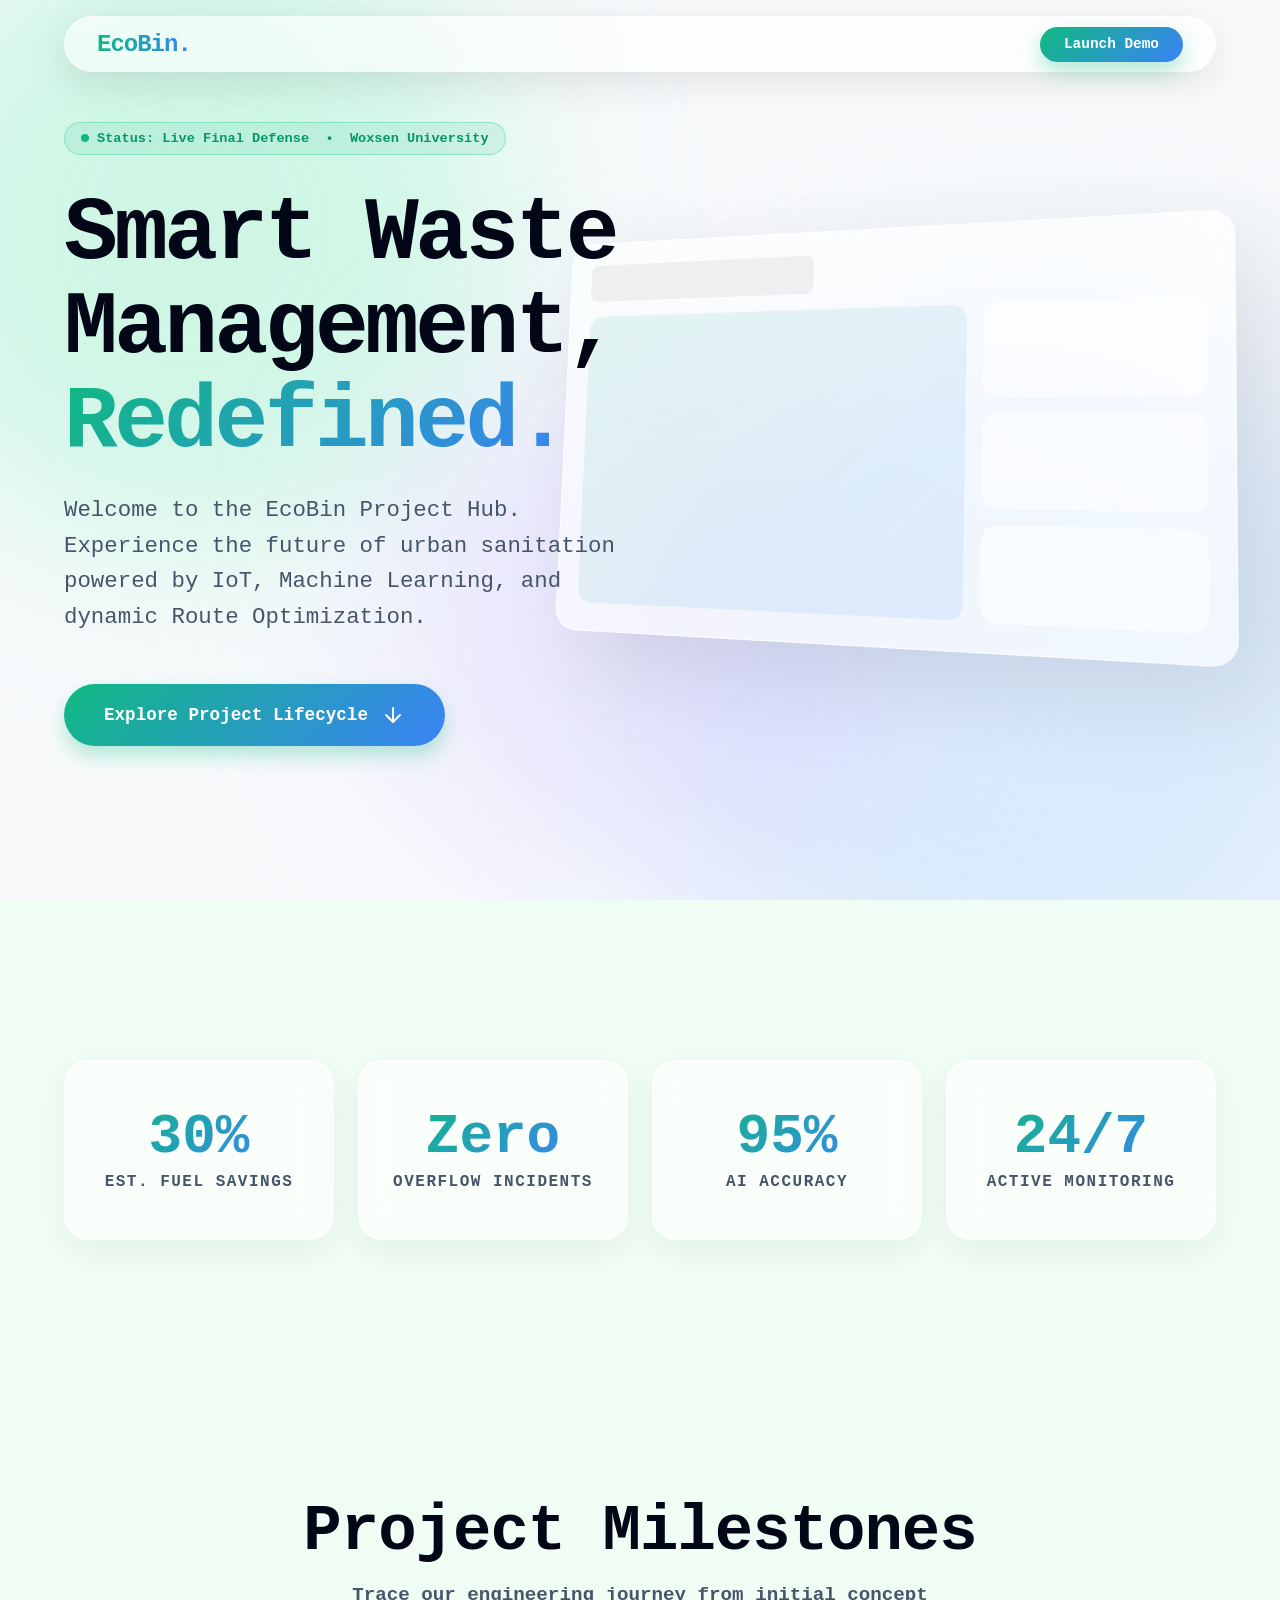
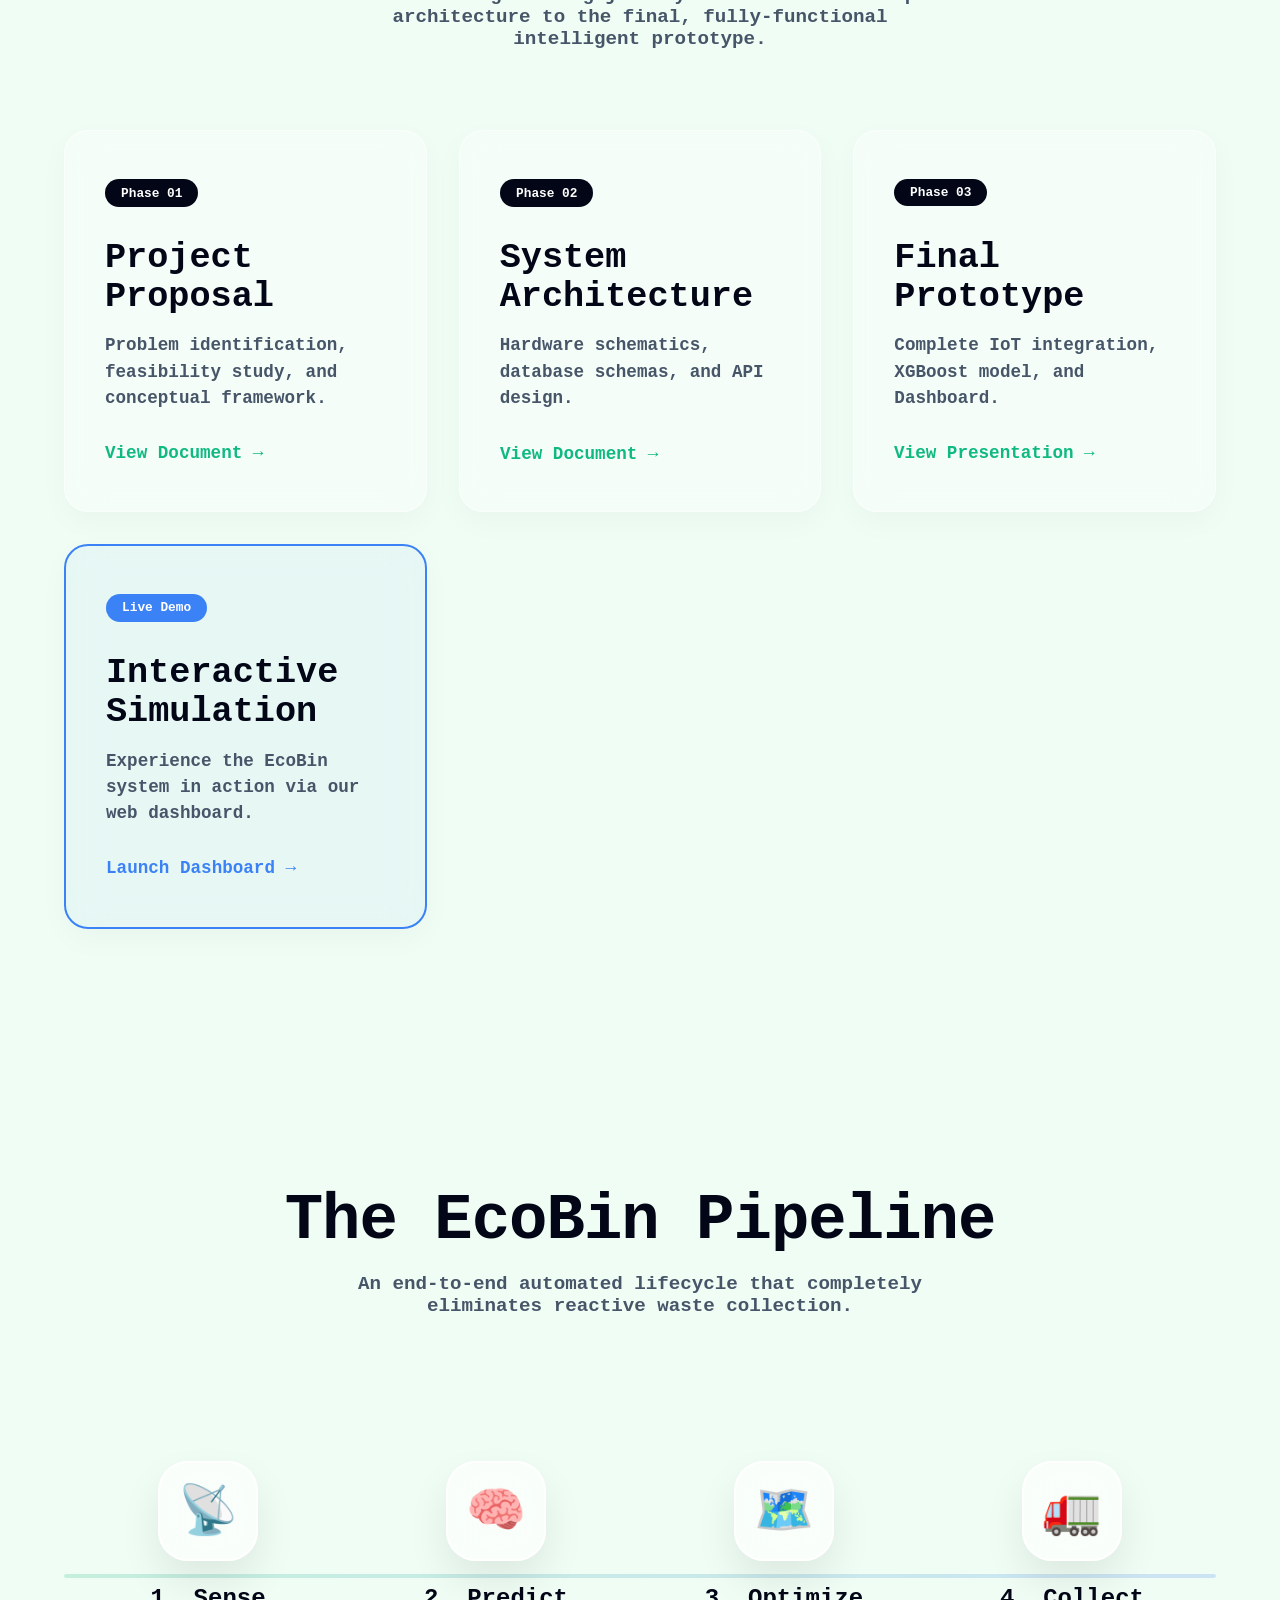
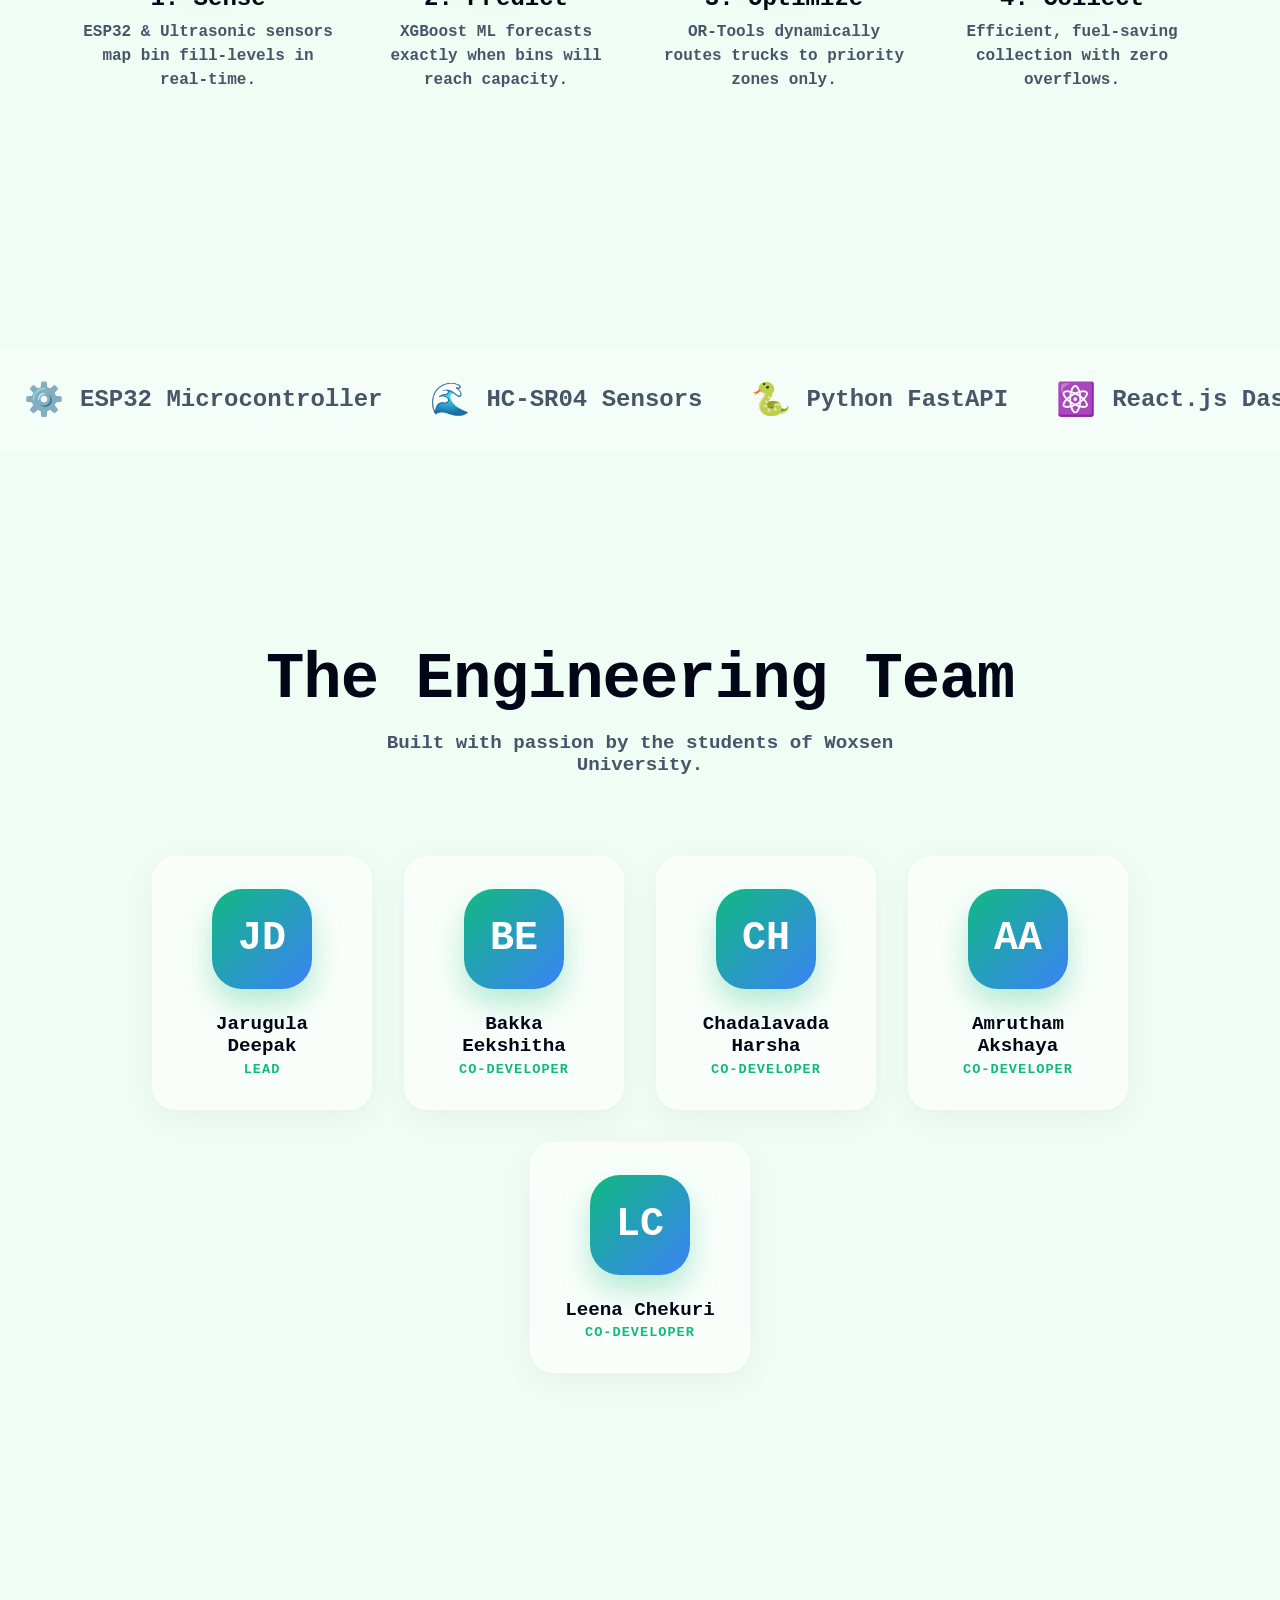
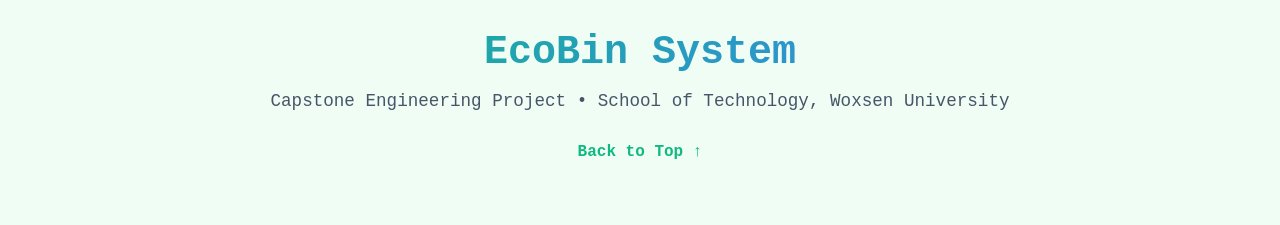
==== commit 84edc460: "Update team roles: Deepak as Lead, others as Co-Developer" ====
--- a/index.html
+++ b/index.html
@@ -18,7 +18,7 @@
             --accent: #8b5cf6;
         }
 
-        * { margin: 0; padding: 0; box-sizing: border-box; font-family: Courier, 'Courier New', monospace; font-weight: bold; }
+        * { margin: 0; padding: 0; box-sizing: border-box; font-family: Georgia, 'Courier New', Courier, 'Times New Roman', Times, serif; font-weight: bold; }
 
         body {
             background-color: var(--bg-color);
@@ -379,27 +379,27 @@
                 <div class="team-box glass">
                     <div class="avatar">JD</div>
                     <h4>Jarugula Deepak</h4>
-                    <p>Lead Engineer</p>
+                    <p>Lead</p>
                 </div>
                 <div class="team-box glass">
                     <div class="avatar">BE</div>
                     <h4>Bakka Eekshitha</h4>
-                    <p>Developer</p>
+                    <p>Co-Developer</p>
                 </div>
                 <div class="team-box glass">
                     <div class="avatar">CH</div>
                     <h4>Chadalavada Harsha</h4>
-                    <p>Developer</p>
+                    <p>Co-Developer</p>
                 </div>
                 <div class="team-box glass">
                     <div class="avatar">AA</div>
                     <h4>Amrutham Akshaya</h4>
-                    <p>Developer</p>
+                    <p>Co-Developer</p>
                 </div>
                 <div class="team-box glass">
                     <div class="avatar">LC</div>
                     <h4>Leena Chekuri</h4>
-                    <p>Developer</p>
+                    <p>Co-Developer</p>
                 </div>
             </div>
         </section>
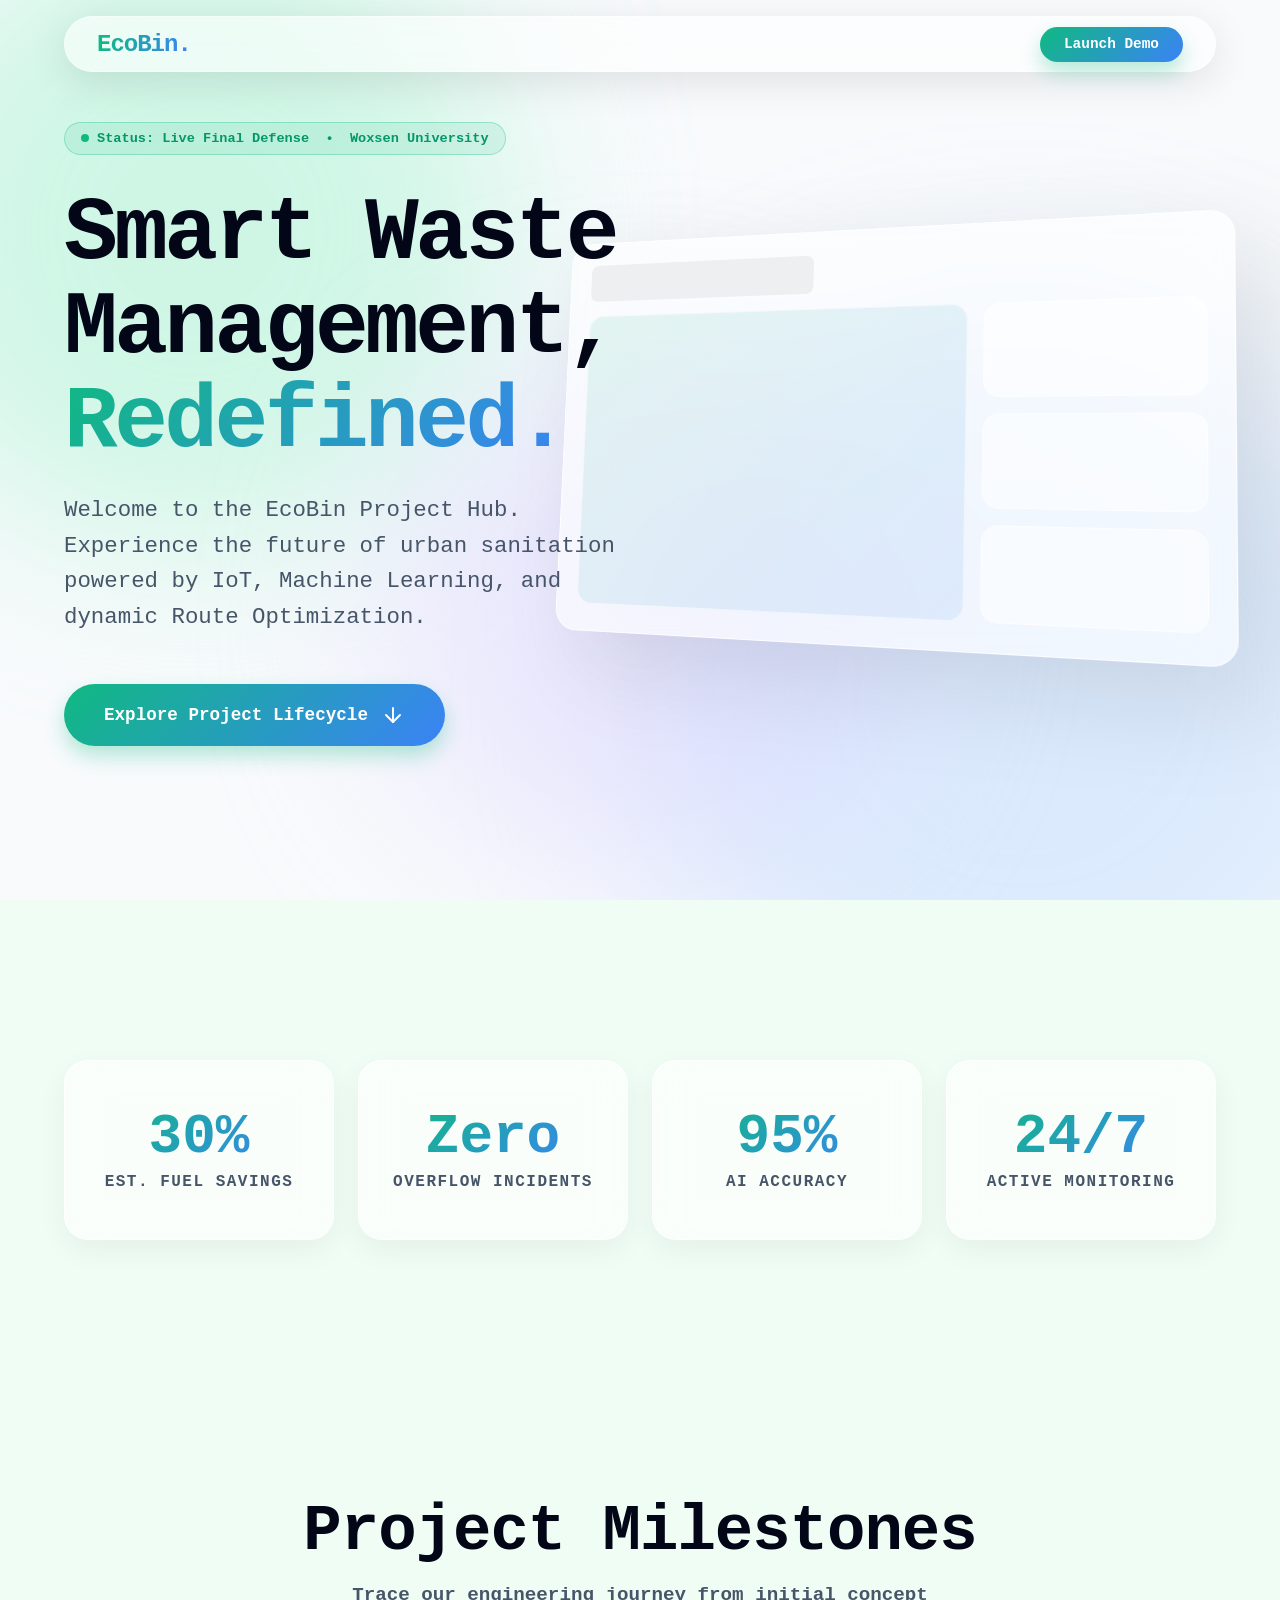
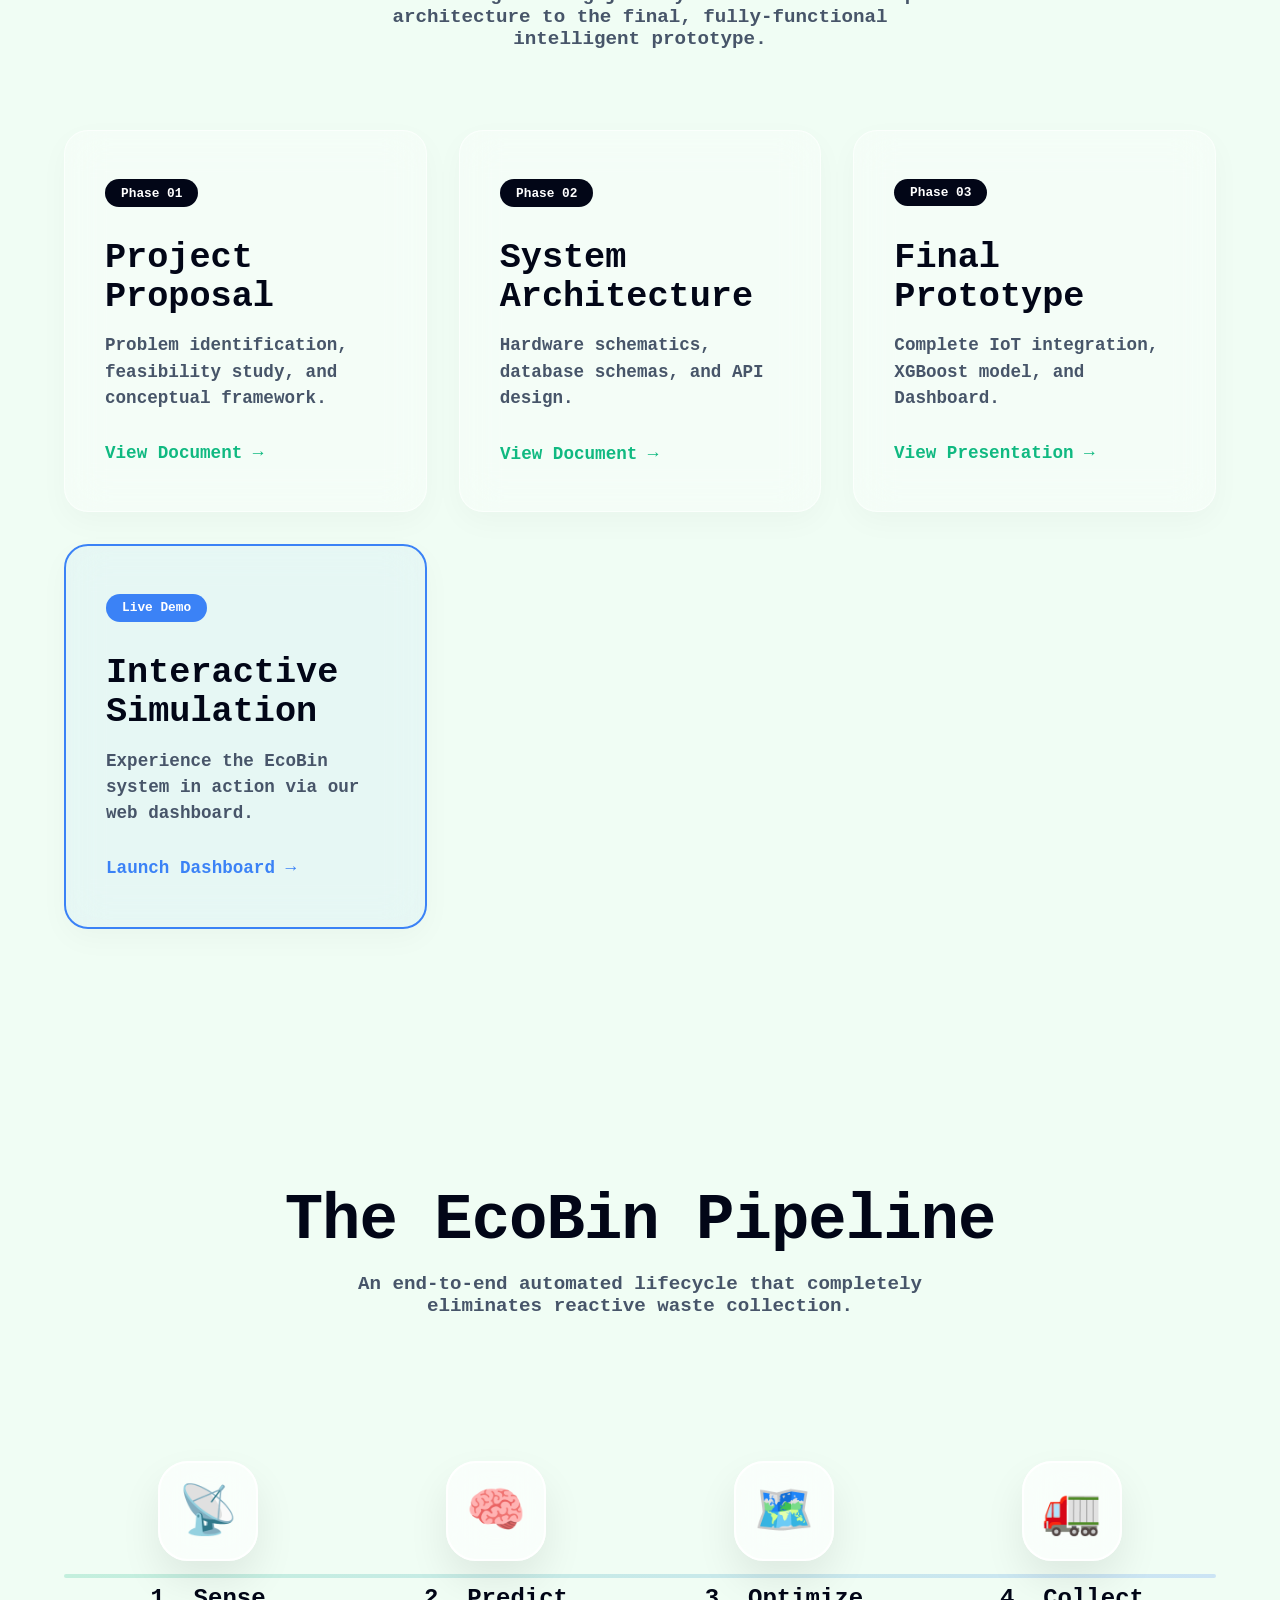
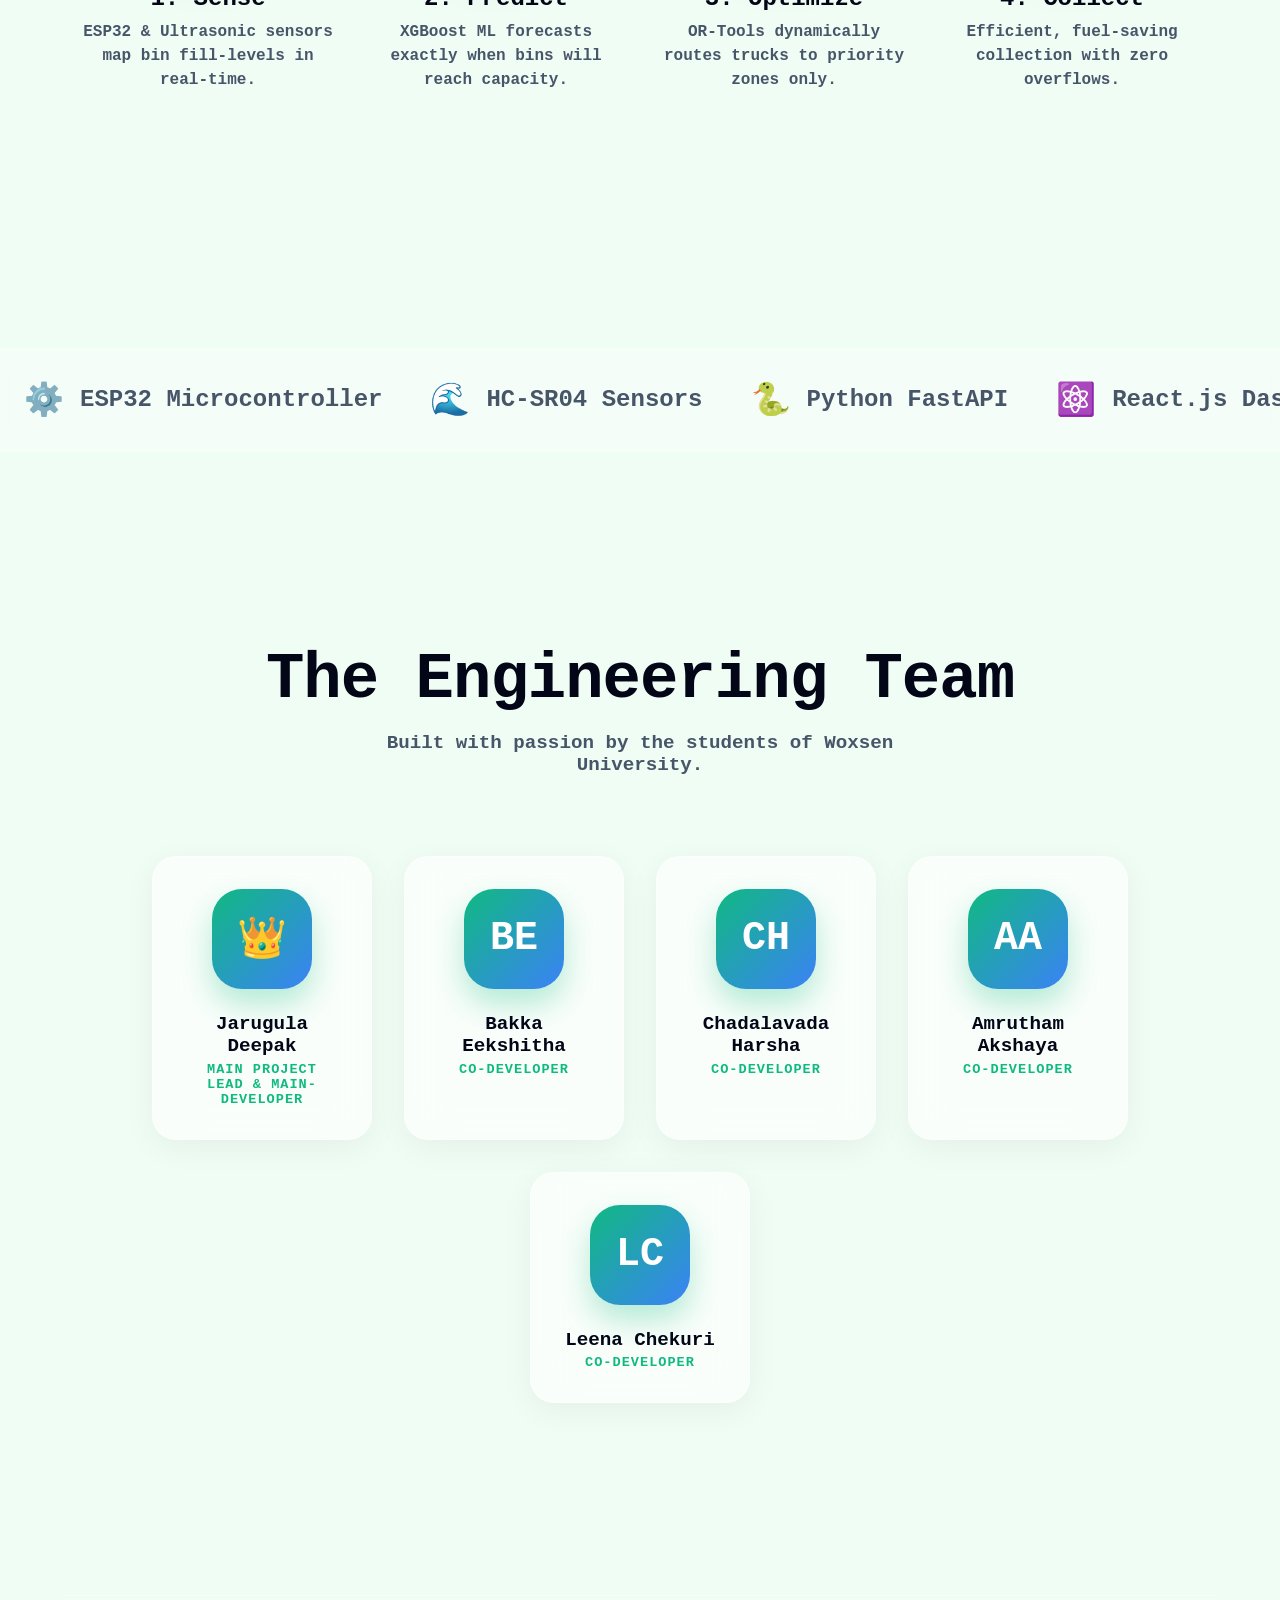
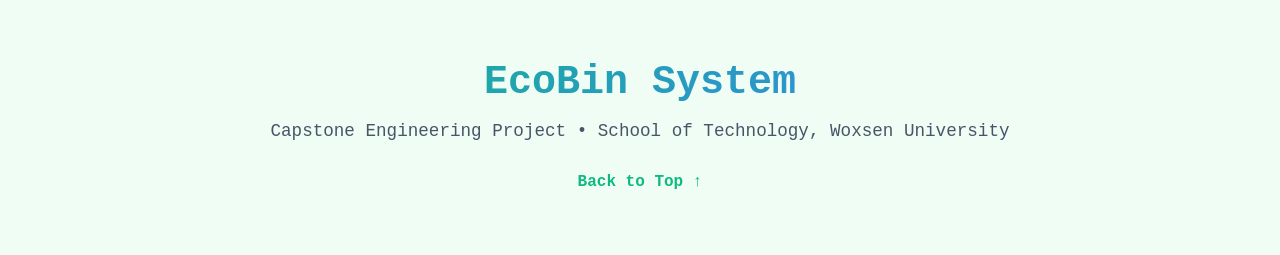
==== commit c8297d02: "refactor: format CSS for improved readability and maintenance in index.html" ====
--- a/index.html
+++ b/index.html
@@ -1,5 +1,6 @@
 <!DOCTYPE html>
 <html lang="en">
+
 <head>
     <meta charset="UTF-8">
     <meta name="viewport" content="width=device-width, initial-scale=1.0, maximum-scale=1.0, user-scalable=no">
@@ -7,7 +8,8 @@
     <!-- Using Courier Bold as requested -->
     <style>
         :root {
-            --bg-color: #f0fdf4; /* Very light green tint */
+            --bg-color: #f0fdf4;
+            /* Very light green tint */
             --glass-bg: rgba(255, 255, 255, 0.6);
             --glass-border: rgba(255, 255, 255, 0.4);
             --text-main: #020617;
@@ -18,7 +20,13 @@
             --accent: #8b5cf6;
         }
 
-        * { margin: 0; padding: 0; box-sizing: border-box; font-family: Georgia, 'Courier New', Courier, 'Times New Roman', Times, serif; font-weight: bold; }
+        * {
+            margin: 0;
+            padding: 0;
+            box-sizing: border-box;
+            font-family: Georgia, 'Courier New', Courier, 'Times New Roman', Times, serif;
+            font-weight: bold;
+        }
 
         body {
             background-color: var(--bg-color);
@@ -29,21 +37,62 @@
 
         /* Animated Mesh Background */
         .mesh-bg {
-            position: fixed; top: 0; left: 0; width: 100vw; height: 100vh;
-            z-index: -1; overflow: hidden; background: #f8fafc;
-        }
+            position: fixed;
+            top: 0;
+            left: 0;
+            width: 100vw;
+            height: 100vh;
+            z-index: -1;
+            overflow: hidden;
+            background: #f8fafc;
+        }
+
         .mesh-blob {
-            position: absolute; filter: blur(90px); border-radius: 50%; opacity: 0.5;
+            position: absolute;
+            filter: blur(90px);
+            border-radius: 50%;
+            opacity: 0.5;
             animation: mesh-move 20s infinite alternate cubic-bezier(0.4, 0, 0.2, 1);
         }
-        .mesh-1 { top: -10%; left: -10%; width: 50vw; height: 50vw; background: #a7f3d0; }
-        .mesh-2 { bottom: -20%; right: -10%; width: 60vw; height: 60vw; background: #bfdbfe; animation-delay: -5s; }
-        .mesh-3 { top: 40%; left: 30%; width: 40vw; height: 40vw; background: #ddd6fe; animation-delay: -10s; }
+
+        .mesh-1 {
+            top: -10%;
+            left: -10%;
+            width: 50vw;
+            height: 50vw;
+            background: #a7f3d0;
+        }
+
+        .mesh-2 {
+            bottom: -20%;
+            right: -10%;
+            width: 60vw;
+            height: 60vw;
+            background: #bfdbfe;
+            animation-delay: -5s;
+        }
+
+        .mesh-3 {
+            top: 40%;
+            left: 30%;
+            width: 40vw;
+            height: 40vw;
+            background: #ddd6fe;
+            animation-delay: -10s;
+        }
 
         @keyframes mesh-move {
-            0% { transform: translate(0, 0) scale(1); }
-            50% { transform: translate(10%, 20%) scale(1.2); }
-            100% { transform: translate(-10%, -10%) scale(0.9); }
+            0% {
+                transform: translate(0, 0) scale(1);
+            }
+
+            50% {
+                transform: translate(10%, 20%) scale(1.2);
+            }
+
+            100% {
+                transform: translate(-10%, -10%) scale(0.9);
+            }
         }
 
         /* Glassmorphism Utilities */
@@ -55,156 +104,591 @@
             box-shadow: 0 8px 32px rgba(0, 0, 0, 0.05);
         }
 
-        .container { max-width: 1400px; margin: 0 auto; padding: 0 5%; }
+        .container {
+            max-width: 1400px;
+            margin: 0 auto;
+            padding: 0 5%;
+        }
 
         /* Floating Nav */
         nav {
-            position: fixed; top: 2rem; left: 50%; transform: translateX(-50%);
-            z-index: 100; border-radius: 100px; padding: 0.8rem 2rem;
-            display: flex; gap: 2rem; align-items: center; justify-content: space-between;
-            width: 90%; max-width: 1200px; transition: all 0.4s;
-        }
-        nav.scrolled { top: 1rem; padding: 0.6rem 2rem; box-shadow: 0 10px 40px rgba(0,0,0,0.1); }
-        
-        .nav-logo { font-weight: 900; font-size: 1.5rem; letter-spacing: -1px; background: linear-gradient(90deg, var(--primary), var(--secondary)); -webkit-background-clip: text; -webkit-text-fill-color: transparent; }
-        .nav-links { display: flex; gap: 2rem; font-weight: 600; font-size: 0.95rem; }
-        .nav-links a { color: var(--text-main); text-decoration: none; transition: color 0.3s; }
-        .nav-links a:hover { color: var(--primary); }
+            position: fixed;
+            top: 2rem;
+            left: 50%;
+            transform: translateX(-50%);
+            z-index: 100;
+            border-radius: 100px;
+            padding: 0.8rem 2rem;
+            display: flex;
+            gap: 2rem;
+            align-items: center;
+            justify-content: space-between;
+            width: 90%;
+            max-width: 1200px;
+            transition: all 0.4s;
+        }
+
+        nav.scrolled {
+            top: 1rem;
+            padding: 0.6rem 2rem;
+            box-shadow: 0 10px 40px rgba(0, 0, 0, 0.1);
+        }
+
+        .nav-logo {
+            font-weight: 900;
+            font-size: 1.5rem;
+            letter-spacing: -1px;
+            background: linear-gradient(90deg, var(--primary), var(--secondary));
+            -webkit-background-clip: text;
+            -webkit-text-fill-color: transparent;
+        }
+
+        .nav-links {
+            display: flex;
+            gap: 2rem;
+            font-weight: 600;
+            font-size: 0.95rem;
+        }
+
+        .nav-links a {
+            color: var(--text-main);
+            text-decoration: none;
+            transition: color 0.3s;
+        }
+
+        .nav-links a:hover {
+            color: var(--primary);
+        }
 
         /* Hero Section */
         .hero {
-            min-height: 100vh; display: flex; align-items: center; padding-top: 6rem;
+            min-height: 100vh;
+            display: flex;
+            align-items: center;
+            padding-top: 6rem;
             position: relative;
         }
+
         .hero-content {
-            flex: 1; max-width: 700px; z-index: 2;
-        }
-        
+            flex: 1;
+            max-width: 700px;
+            z-index: 2;
+        }
+
         .hero-badge {
-            display: inline-flex; align-items: center; gap: 0.5rem; padding: 0.5rem 1rem;
-            border-radius: 100px; font-weight: 700; font-size: 0.85rem; color: var(--primary-dark);
-            margin-bottom: 2rem; border: 1px solid rgba(16, 185, 129, 0.3);
+            display: inline-flex;
+            align-items: center;
+            gap: 0.5rem;
+            padding: 0.5rem 1rem;
+            border-radius: 100px;
+            font-weight: 700;
+            font-size: 0.85rem;
+            color: var(--primary-dark);
+            margin-bottom: 2rem;
+            border: 1px solid rgba(16, 185, 129, 0.3);
             background: rgba(16, 185, 129, 0.1);
         }
-        .hero-badge span { background: var(--primary); width: 8px; height: 8px; border-radius: 50%; animation: pulse 2s infinite; }
-
-        @keyframes pulse { 0% { box-shadow: 0 0 0 0 rgba(16, 185, 129, 0.7); } 70% { box-shadow: 0 0 0 10px rgba(16, 185, 129, 0); } 100% { box-shadow: 0 0 0 0 rgba(16, 185, 129, 0); } }
+
+        .hero-badge span {
+            background: var(--primary);
+            width: 8px;
+            height: 8px;
+            border-radius: 50%;
+            animation: pulse 2s infinite;
+        }
+
+        @keyframes pulse {
+            0% {
+                box-shadow: 0 0 0 0 rgba(16, 185, 129, 0.7);
+            }
+
+            70% {
+                box-shadow: 0 0 0 10px rgba(16, 185, 129, 0);
+            }
+
+            100% {
+                box-shadow: 0 0 0 0 rgba(16, 185, 129, 0);
+            }
+        }
 
         .hero h1 {
-            font-size: clamp(3.5rem, 7vw, 6.5rem); font-weight: 900; line-height: 1.05; letter-spacing: -0.04em; margin-bottom: 1.5rem;
-        }
-        .text-gradient { background: linear-gradient(135deg, var(--primary), var(--secondary)); -webkit-background-clip: text; -webkit-text-fill-color: transparent; }
-        
-        .hero p { font-size: clamp(1.1rem, 2vw, 1.4rem); color: var(--text-muted); margin-bottom: 3rem; line-height: 1.6; font-weight: 400; max-width: 600px; }
+            font-size: clamp(3.5rem, 7vw, 6.5rem);
+            font-weight: 900;
+            line-height: 1.05;
+            letter-spacing: -0.04em;
+            margin-bottom: 1.5rem;
+        }
+
+        .text-gradient {
+            background: linear-gradient(135deg, var(--primary), var(--secondary));
+            -webkit-background-clip: text;
+            -webkit-text-fill-color: transparent;
+        }
+
+        .hero p {
+            font-size: clamp(1.1rem, 2vw, 1.4rem);
+            color: var(--text-muted);
+            margin-bottom: 3rem;
+            line-height: 1.6;
+            font-weight: 400;
+            max-width: 600px;
+        }
 
         .btn-primary {
-            background: linear-gradient(135deg, var(--primary), var(--secondary)); color: white; border: none;
-            padding: 1.2rem 2.5rem; border-radius: 100px; font-size: 1.1rem; font-weight: 700; cursor: pointer;
-            box-shadow: 0 10px 20px rgba(16, 185, 129, 0.3); transition: all 0.3s;
-            display: inline-flex; align-items: center; gap: 0.8rem; text-decoration: none;
-        }
-        .btn-primary:hover { transform: translateY(-3px); box-shadow: 0 15px 30px rgba(16, 185, 129, 0.4); }
+            background: linear-gradient(135deg, var(--primary), var(--secondary));
+            color: white;
+            border: none;
+            padding: 1.2rem 2.5rem;
+            border-radius: 100px;
+            font-size: 1.1rem;
+            font-weight: 700;
+            cursor: pointer;
+            box-shadow: 0 10px 20px rgba(16, 185, 129, 0.3);
+            transition: all 0.3s;
+            display: inline-flex;
+            align-items: center;
+            gap: 0.8rem;
+            text-decoration: none;
+        }
+
+        .btn-primary:hover {
+            transform: translateY(-3px);
+            box-shadow: 0 15px 30px rgba(16, 185, 129, 0.4);
+        }
 
         /* Floating Graphic */
         .hero-graphic {
-            flex: 1; position: relative; height: 600px; display: none; z-index: 1;
-        }
-        @media(min-width: 900px){ .hero-graphic { display: block; } }
+            flex: 1;
+            position: relative;
+            height: 600px;
+            display: none;
+            z-index: 1;
+        }
+
+        @media(min-width: 900px) {
+            .hero-graphic {
+                display: block;
+            }
+        }
 
         .mock-dashboard {
-            position: absolute; top: 50%; right: 0; transform: translateY(-50%) perspective(1000px) rotateY(-15deg) rotateX(5deg);
-            width: 120%; height: 70%; border-radius: 24px; padding: 1.5rem;
-            box-shadow: 30px 30px 100px rgba(0,0,0,0.1); border: 1px solid rgba(255,255,255,0.8);
-            transform-style: preserve-3d; animation: float-mock 6s ease-in-out infinite alternate;
-        }
-        @keyframes float-mock { to { transform: translateY(-50%) perspective(1000px) rotateY(-10deg) rotateX(10deg) translateY(-20px); } }
-
-        .mock-header { height: 40px; border-radius: 8px; background: rgba(0,0,0,0.05); margin-bottom: 1rem; width: 40%; }
-        .mock-grid { display: grid; grid-template-columns: 2fr 1fr; gap: 1rem; height: calc(100% - 60px); }
-        .mock-chart { background: linear-gradient(135deg, rgba(16,185,129,0.1), rgba(59,130,246,0.1)); border-radius: 16px; border: 1px solid rgba(255,255,255,0.5); }
-        .mock-side { display: flex; flex-direction: column; gap: 1rem; }
-        .mock-box { flex: 1; background: rgba(255,255,255,0.5); border-radius: 16px; border: 1px solid rgba(255,255,255,0.5); }
+            position: absolute;
+            top: 50%;
+            right: 0;
+            transform: translateY(-50%) perspective(1000px) rotateY(-15deg) rotateX(5deg);
+            width: 120%;
+            height: 70%;
+            border-radius: 24px;
+            padding: 1.5rem;
+            box-shadow: 30px 30px 100px rgba(0, 0, 0, 0.1);
+            border: 1px solid rgba(255, 255, 255, 0.8);
+            transform-style: preserve-3d;
+            animation: float-mock 6s ease-in-out infinite alternate;
+        }
+
+        @keyframes float-mock {
+            to {
+                transform: translateY(-50%) perspective(1000px) rotateY(-10deg) rotateX(10deg) translateY(-20px);
+            }
+        }
+
+        .mock-header {
+            height: 40px;
+            border-radius: 8px;
+            background: rgba(0, 0, 0, 0.05);
+            margin-bottom: 1rem;
+            width: 40%;
+        }
+
+        .mock-grid {
+            display: grid;
+            grid-template-columns: 2fr 1fr;
+            gap: 1rem;
+            height: calc(100% - 60px);
+        }
+
+        .mock-chart {
+            background: linear-gradient(135deg, rgba(16, 185, 129, 0.1), rgba(59, 130, 246, 0.1));
+            border-radius: 16px;
+            border: 1px solid rgba(255, 255, 255, 0.5);
+        }
+
+        .mock-side {
+            display: flex;
+            flex-direction: column;
+            gap: 1rem;
+        }
+
+        .mock-box {
+            flex: 1;
+            background: rgba(255, 255, 255, 0.5);
+            border-radius: 16px;
+            border: 1px solid rgba(255, 255, 255, 0.5);
+        }
 
         /* Reveal Animation Classes */
-        .reveal { opacity: 0; transform: translateY(40px); transition: all 1s cubic-bezier(0.5, 0, 0, 1); }
-        .reveal.active { opacity: 1; transform: translateY(0); }
+        .reveal {
+            opacity: 0;
+            transform: translateY(40px);
+            transition: all 1s cubic-bezier(0.5, 0, 0, 1);
+        }
+
+        .reveal.active {
+            opacity: 1;
+            transform: translateY(0);
+        }
 
         /* Sections General */
-        section { padding: 8rem 0; position: relative; }
-        .section-title { text-align: center; margin-bottom: 5rem; }
-        .section-title h2 { font-size: clamp(2.5rem, 5vw, 4rem); font-weight: 800; letter-spacing: -1px; margin-bottom: 1rem; }
-        .section-title p { font-size: 1.2rem; color: var(--text-muted); max-width: 600px; margin: 0 auto; }
+        section {
+            padding: 8rem 0;
+            position: relative;
+        }
+
+        .section-title {
+            text-align: center;
+            margin-bottom: 5rem;
+        }
+
+        .section-title h2 {
+            font-size: clamp(2.5rem, 5vw, 4rem);
+            font-weight: 800;
+            letter-spacing: -1px;
+            margin-bottom: 1rem;
+        }
+
+        .section-title p {
+            font-size: 1.2rem;
+            color: var(--text-muted);
+            max-width: 600px;
+            margin: 0 auto;
+        }
 
         /* Grid Hover Glow Cards */
-        .cards-grid { display: grid; grid-template-columns: repeat(auto-fit, minmax(320px, 1fr)); gap: 2rem; }
-        
+        .cards-grid {
+            display: grid;
+            grid-template-columns: repeat(auto-fit, minmax(320px, 1fr));
+            gap: 2rem;
+        }
+
         .glow-card {
-            border-radius: 24px; padding: 3rem 2.5rem; position: relative; text-decoration: none;
-            overflow: hidden; display: flex; flex-direction: column; z-index: 1;
-            background: rgba(255, 255, 255, 0.3); backdrop-filter: blur(20px); border: 1px solid rgba(255,255,255,0.6);
-            box-shadow: 0 10px 30px rgba(0,0,0,0.03); transition: transform 0.3s;
-        }
-        
+            border-radius: 24px;
+            padding: 3rem 2.5rem;
+            position: relative;
+            text-decoration: none;
+            overflow: hidden;
+            display: flex;
+            flex-direction: column;
+            z-index: 1;
+            background: rgba(255, 255, 255, 0.3);
+            backdrop-filter: blur(20px);
+            border: 1px solid rgba(255, 255, 255, 0.6);
+            box-shadow: 0 10px 30px rgba(0, 0, 0, 0.03);
+            transition: transform 0.3s;
+        }
+
         /* The glow effect via JS */
         .glow-card::before {
-            content: ""; position: absolute; top: var(--y, 0); left: var(--x, 0);
-            width: 400px; height: 400px; background: radial-gradient(circle, rgba(16, 185, 129, 0.15) 0%, transparent 70%);
-            transform: translate(-50%, -50%); opacity: 0; transition: opacity 0.3s; z-index: -1; pointer-events: none;
-        }
-        .glow-card:hover::before { opacity: 1; }
-        .glow-card:hover { transform: translateY(-5px); border-color: rgba(255,255,255,0.9); }
-
-        .glow-card .card-badge { align-self: flex-start; background: var(--text-main); color: white; padding: 0.4rem 1rem; border-radius: 100px; font-weight: 700; font-size: 0.8rem; margin-bottom: 2rem; }
-        .glow-card h3 { font-size: 2.2rem; font-weight: 800; color: var(--text-main); margin-bottom: 1rem; line-height: 1.1; }
-        .glow-card .card-arrow { margin-top: auto; display: inline-flex; align-items: center; gap: 0.5rem; font-weight: 700; color: var(--primary); font-size: 1.1rem; padding-top: 2rem; }
-        .glow-card:hover .card-arrow { gap: 1rem; }
+            content: "";
+            position: absolute;
+            top: var(--y, 0);
+            left: var(--x, 0);
+            width: 400px;
+            height: 400px;
+            background: radial-gradient(circle, rgba(16, 185, 129, 0.15) 0%, transparent 70%);
+            transform: translate(-50%, -50%);
+            opacity: 0;
+            transition: opacity 0.3s;
+            z-index: -1;
+            pointer-events: none;
+        }
+
+        .glow-card:hover::before {
+            opacity: 1;
+        }
+
+        .glow-card:hover {
+            transform: translateY(-5px);
+            border-color: rgba(255, 255, 255, 0.9);
+        }
+
+        .glow-card .card-badge {
+            align-self: flex-start;
+            background: var(--text-main);
+            color: white;
+            padding: 0.4rem 1rem;
+            border-radius: 100px;
+            font-weight: 700;
+            font-size: 0.8rem;
+            margin-bottom: 2rem;
+        }
+
+        .glow-card h3 {
+            font-size: 2.2rem;
+            font-weight: 800;
+            color: var(--text-main);
+            margin-bottom: 1rem;
+            line-height: 1.1;
+        }
+
+        .glow-card .card-arrow {
+            margin-top: auto;
+            display: inline-flex;
+            align-items: center;
+            gap: 0.5rem;
+            font-weight: 700;
+            color: var(--primary);
+            font-size: 1.1rem;
+            padding-top: 2rem;
+        }
+
+        .glow-card:hover .card-arrow {
+            gap: 1rem;
+        }
 
         /* Metrics */
-        .metrics-grid { display: grid; grid-template-columns: repeat(auto-fit, minmax(200px, 1fr)); gap: 1.5rem; margin-top: 2rem; }
-        .metric-box { padding: 3rem 2rem; text-align: center; border-radius: 24px; border-top: 1px solid white; border-left: 1px solid white; box-shadow: 0 10px 30px rgba(0,0,0,0.05); }
-        .metric-val { font-size: 3.5rem; font-weight: 900; background: linear-gradient(135deg, var(--primary), var(--secondary)); -webkit-background-clip: text; -webkit-text-fill-color: transparent; line-height: 1; margin-bottom: 0.5rem; }
-        .metric-label { font-size: 1rem; font-weight: 700; color: var(--text-muted); text-transform: uppercase; letter-spacing: 1.5px; }
+        .metrics-grid {
+            display: grid;
+            grid-template-columns: repeat(auto-fit, minmax(200px, 1fr));
+            gap: 1.5rem;
+            margin-top: 2rem;
+        }
+
+        .metric-box {
+            padding: 3rem 2rem;
+            text-align: center;
+            border-radius: 24px;
+            border-top: 1px solid white;
+            border-left: 1px solid white;
+            box-shadow: 0 10px 30px rgba(0, 0, 0, 0.05);
+        }
+
+        .metric-val {
+            font-size: 3.5rem;
+            font-weight: 900;
+            background: linear-gradient(135deg, var(--primary), var(--secondary));
+            -webkit-background-clip: text;
+            -webkit-text-fill-color: transparent;
+            line-height: 1;
+            margin-bottom: 0.5rem;
+        }
+
+        .metric-label {
+            font-size: 1rem;
+            font-weight: 700;
+            color: var(--text-muted);
+            text-transform: uppercase;
+            letter-spacing: 1.5px;
+        }
 
         /* Infinite Marquee */
-        .marquee-wrapper { overflow: hidden; width: 100vw; position: relative; left: 50%; right: 50%; margin-left: -50vw; margin-right: -50vw; padding: 2rem 0; background: rgba(255,255,255,0.3); backdrop-filter: blur(10px); border-y: 1px solid rgba(255,255,255,0.5); }
-        .marquee { display: flex; width: max-content; animation: scroll 30s linear infinite; gap: 3rem; padding: 0 1.5rem; }
-        .marquee:hover { animation-play-state: paused; }
-        @keyframes scroll { 0% { transform: translateX(0); } 100% { transform: translateX(-50%); } }
-        
-        .tech-item { font-size: 1.5rem; font-weight: 800; color: var(--text-muted); display: flex; align-items: center; gap: 1rem; transition: 0.3s; cursor: default; }
-        .tech-item:hover { color: var(--primary); transform: scale(1.1); }
-        .tech-item span { font-size: 2rem; }
+        .marquee-wrapper {
+            overflow: hidden;
+            width: 100vw;
+            position: relative;
+            left: 50%;
+            right: 50%;
+            margin-left: -50vw;
+            margin-right: -50vw;
+            padding: 2rem 0;
+            background: rgba(255, 255, 255, 0.3);
+            backdrop-filter: blur(10px);
+            border-y: 1px solid rgba(255, 255, 255, 0.5);
+        }
+
+        .marquee {
+            display: flex;
+            width: max-content;
+            animation: scroll 30s linear infinite;
+            gap: 3rem;
+            padding: 0 1.5rem;
+        }
+
+        .marquee:hover {
+            animation-play-state: paused;
+        }
+
+        @keyframes scroll {
+            0% {
+                transform: translateX(0);
+            }
+
+            100% {
+                transform: translateX(-50%);
+            }
+        }
+
+        .tech-item {
+            font-size: 1.5rem;
+            font-weight: 800;
+            color: var(--text-muted);
+            display: flex;
+            align-items: center;
+            gap: 1rem;
+            transition: 0.3s;
+            cursor: default;
+        }
+
+        .tech-item:hover {
+            color: var(--primary);
+            transform: scale(1.1);
+        }
+
+        .tech-item span {
+            font-size: 2rem;
+        }
 
         /* Architecture Pathway */
-        .pathway { display: flex; justify-content: space-between; position: relative; padding: 4rem 0; }
-        .pathway::before { content: ''; position: absolute; top: 50%; left: 0; width: 100%; height: 4px; background: linear-gradient(90deg, var(--primary), var(--secondary)); transform: translateY(-50%); opacity: 0.2; z-index: -1; border-radius: 4px; }
-        
-        .path-node { text-align: center; flex: 1; position: relative; z-index: 1; padding: 0 1rem; }
-        .node-icon { width: 100px; height: 100px; margin: 0 auto 1.5rem; border-radius: 30px; display: flex; align-items: center; justify-content: center; font-size: 3rem; border: 2px solid white; box-shadow: 0 20px 40px rgba(0,0,0,0.08); transition: 0.4s; }
-        .path-node:hover .node-icon { transform: translateY(-10px) rotate(5deg); background: white; border-color: var(--primary); }
-        .node-title { font-size: 1.5rem; font-weight: 800; margin-bottom: 0.5rem; }
-        .node-desc { font-size: 1rem; color: var(--text-muted); line-height: 1.5; }
+        .pathway {
+            display: flex;
+            justify-content: space-between;
+            position: relative;
+            padding: 4rem 0;
+        }
+
+        .pathway::before {
+            content: '';
+            position: absolute;
+            top: 50%;
+            left: 0;
+            width: 100%;
+            height: 4px;
+            background: linear-gradient(90deg, var(--primary), var(--secondary));
+            transform: translateY(-50%);
+            opacity: 0.2;
+            z-index: -1;
+            border-radius: 4px;
+        }
+
+        .path-node {
+            text-align: center;
+            flex: 1;
+            position: relative;
+            z-index: 1;
+            padding: 0 1rem;
+        }
+
+        .node-icon {
+            width: 100px;
+            height: 100px;
+            margin: 0 auto 1.5rem;
+            border-radius: 30px;
+            display: flex;
+            align-items: center;
+            justify-content: center;
+            font-size: 3rem;
+            border: 2px solid white;
+            box-shadow: 0 20px 40px rgba(0, 0, 0, 0.08);
+            transition: 0.4s;
+        }
+
+        .path-node:hover .node-icon {
+            transform: translateY(-10px) rotate(5deg);
+            background: white;
+            border-color: var(--primary);
+        }
+
+        .node-title {
+            font-size: 1.5rem;
+            font-weight: 800;
+            margin-bottom: 0.5rem;
+        }
+
+        .node-desc {
+            font-size: 1rem;
+            color: var(--text-muted);
+            line-height: 1.5;
+        }
 
         @media(max-width: 900px) {
-            .pathway { flex-direction: column; gap: 3rem; }
-            .pathway::before { width: 4px; height: 100%; top: 0; left: 50%; transform: translateX(-50%); }
+            .pathway {
+                flex-direction: column;
+                gap: 3rem;
+            }
+
+            .pathway::before {
+                width: 4px;
+                height: 100%;
+                top: 0;
+                left: 50%;
+                transform: translateX(-50%);
+            }
         }
 
         /* Team */
-        .team-grid { display: flex; flex-wrap: wrap; justify-content: center; gap: 2rem; }
-        .team-box { width: 220px; text-align: center; padding: 2rem; border-radius: 24px; transition: 0.4s; }
-        .team-box:hover { transform: translateY(-10px); }
-        .avatar { width: 100px; height: 100px; border-radius: 30px; margin: 0 auto 1.5rem; background: linear-gradient(135deg, var(--primary), var(--secondary)); display: flex; align-items: center; justify-content: center; font-size: 2.5rem; font-weight: 900; color: white; box-shadow: 0 15px 30px rgba(16,185,129,0.3); }
-        .team-box h4 { font-size: 1.2rem; font-weight: 800; margin-bottom: 0.3rem; }
-        .team-box p { font-size: 0.85rem; font-weight: 700; color: var(--primary); text-transform: uppercase; letter-spacing: 1px; }
+        .team-grid {
+            display: flex;
+            flex-wrap: wrap;
+            justify-content: center;
+            gap: 2rem;
+        }
+
+        .team-box {
+            width: 220px;
+            text-align: center;
+            padding: 2rem;
+            border-radius: 24px;
+            transition: 0.4s;
+        }
+
+        .team-box:hover {
+            transform: translateY(-10px);
+        }
+
+        .avatar {
+            width: 100px;
+            height: 100px;
+            border-radius: 30px;
+            margin: 0 auto 1.5rem;
+            background: linear-gradient(135deg, var(--primary), var(--secondary));
+            display: flex;
+            align-items: center;
+            justify-content: center;
+            font-size: 2.5rem;
+            font-weight: 900;
+            color: white;
+            box-shadow: 0 15px 30px rgba(16, 185, 129, 0.3);
+        }
+
+        .team-box h4 {
+            font-size: 1.2rem;
+            font-weight: 800;
+            margin-bottom: 0.3rem;
+        }
+
+        .team-box p {
+            font-size: 0.85rem;
+            font-weight: 700;
+            color: var(--primary);
+            text-transform: uppercase;
+            letter-spacing: 1px;
+        }
 
         /* Footer */
-        footer { padding: 4rem 5%; text-align: center; border-top: 1px solid rgba(255,255,255,0.5); margin-top: 4rem; }
-        .footer-content h2 { font-size: 2.5rem; font-weight: 900; margin-bottom: 1rem; background: linear-gradient(135deg, var(--primary), var(--secondary)); -webkit-background-clip: text; -webkit-text-fill-color: transparent; }
-        .footer-content p { color: var(--text-muted); font-weight: 500; font-size: 1.1rem; margin-bottom: 2rem; }
-
+        footer {
+            padding: 4rem 5%;
+            text-align: center;
+            border-top: 1px solid rgba(255, 255, 255, 0.5);
+            margin-top: 4rem;
+        }
+
+        .footer-content h2 {
+            font-size: 2.5rem;
+            font-weight: 900;
+            margin-bottom: 1rem;
+            background: linear-gradient(135deg, var(--primary), var(--secondary));
+            -webkit-background-clip: text;
+            -webkit-text-fill-color: transparent;
+        }
+
+        .footer-content p {
+            color: var(--text-muted);
+            font-weight: 500;
+            font-size: 1.1rem;
+            margin-bottom: 2rem;
+        }
     </style>
 </head>
+
 <body>
 
     <!-- Animated Mesh Background -->
@@ -220,21 +704,27 @@
         <div class="nav-links">
             <a href="#milestones" style="display: none;">Milestones</a>
         </div>
-        <a href="simulation/index.html" class="btn-primary" style="padding: 0.6rem 1.5rem; font-size: 0.9rem;">Launch Demo</a>
+        <a href="simulation/index.html" class="btn-primary" style="padding: 0.6rem 1.5rem; font-size: 0.9rem;">Launch
+            Demo</a>
     </nav>
 
     <div class="container">
-        
+
         <!-- Hero Section -->
         <section class="hero">
             <div class="hero-content">
                 <div class="hero-badge"><span></span> Status: Live Final Defense &nbsp;•&nbsp; Woxsen University</div>
                 <h1>Smart Waste<br>Management, <span class="text-gradient">Redefined.</span></h1>
-                <p>Welcome to the EcoBin Project Hub. Experience the future of urban sanitation powered by IoT, Machine Learning, and dynamic Route Optimization.</p>
-                
+                <p>Welcome to the EcoBin Project Hub. Experience the future of urban sanitation powered by IoT, Machine
+                    Learning, and dynamic Route Optimization.</p>
+
                 <a href="#milestones" class="btn-primary">
                     Explore Project Lifecycle
-                    <svg width="24" height="24" viewBox="0 0 24 24" fill="none" stroke="currentColor" stroke-width="2" stroke-linecap="round" stroke-linejoin="round"><line x1="12" y1="5" x2="12" y2="19"></line><polyline points="19 12 12 19 5 12"></polyline></svg>
+                    <svg width="24" height="24" viewBox="0 0 24 24" fill="none" stroke="currentColor" stroke-width="2"
+                        stroke-linecap="round" stroke-linejoin="round">
+                        <line x1="12" y1="5" x2="12" y2="19"></line>
+                        <polyline points="19 12 12 19 5 12"></polyline>
+                    </svg>
                 </a>
             </div>
 
@@ -279,35 +769,41 @@
         <section id="milestones" class="reveal">
             <div class="section-title">
                 <h2>Project Milestones</h2>
-                <p>Trace our engineering journey from initial concept architecture to the final, fully-functional intelligent prototype.</p>
+                <p>Trace our engineering journey from initial concept architecture to the final, fully-functional
+                    intelligent prototype.</p>
             </div>
 
             <div class="cards-grid">
                 <a href="review-1/index.html" class="glow-card">
                     <div class="card-badge">Phase 01</div>
                     <h3>Project<br>Proposal</h3>
-                    <p style="color: var(--text-muted); font-size: 1.1rem; line-height: 1.5;">Problem identification, feasibility study, and conceptual framework.</p>
+                    <p style="color: var(--text-muted); font-size: 1.1rem; line-height: 1.5;">Problem identification,
+                        feasibility study, and conceptual framework.</p>
                     <div class="card-arrow">View Document &rarr;</div>
                 </a>
 
                 <a href="review-2/index.html" class="glow-card">
                     <div class="card-badge">Phase 02</div>
                     <h3>System<br>Architecture</h3>
-                    <p style="color: var(--text-muted); font-size: 1.1rem; line-height: 1.5;">Hardware schematics, database schemas, and API design.</p>
+                    <p style="color: var(--text-muted); font-size: 1.1rem; line-height: 1.5;">Hardware schematics,
+                        database schemas, and API design.</p>
                     <div class="card-arrow">View Document &rarr;</div>
                 </a>
 
                 <a href="review-3/index.html" class="glow-card">
                     <div class="card-badge">Phase 03</div>
                     <h3>Final<br>Prototype</h3>
-                    <p style="color: var(--text-muted); font-size: 1.1rem; line-height: 1.5;">Complete IoT integration, XGBoost model, and Dashboard.</p>
+                    <p style="color: var(--text-muted); font-size: 1.1rem; line-height: 1.5;">Complete IoT integration,
+                        XGBoost model, and Dashboard.</p>
                     <div class="card-arrow">View Presentation &rarr;</div>
                 </a>
 
-                <a href="simulation/index.html" class="glow-card" style="border: 2px solid var(--secondary); background: rgba(59,130,246,0.05);">
+                <a href="simulation/index.html" class="glow-card"
+                    style="border: 2px solid var(--secondary); background: rgba(59,130,246,0.05);">
                     <div class="card-badge" style="background: var(--secondary);">Live Demo</div>
                     <h3>Interactive<br>Simulation</h3>
-                    <p style="color: var(--text-muted); font-size: 1.1rem; line-height: 1.5;">Experience the EcoBin system in action via our web dashboard.</p>
+                    <p style="color: var(--text-muted); font-size: 1.1rem; line-height: 1.5;">Experience the EcoBin
+                        system in action via our web dashboard.</p>
                     <div class="card-arrow" style="color: var(--secondary);">Launch Dashboard &rarr;</div>
                 </a>
             </div>
@@ -377,9 +873,9 @@
 
             <div class="team-grid">
                 <div class="team-box glass">
-                    <div class="avatar">JD</div>
+                    <div class="avatar">👑</div>
                     <h4>Jarugula Deepak</h4>
-                    <p>Lead</p>
+                    <p>Main Project Lead & Main-Developer</p>
                 </div>
                 <div class="team-box glass">
                     <div class="avatar">BE</div>
@@ -409,7 +905,8 @@
             <div class="footer-content reveal">
                 <h2>EcoBin System</h2>
                 <p>Capstone Engineering Project • School of Technology, Woxsen University</p>
-                <a href="#" style="color: var(--primary); text-decoration: none; font-weight: 700;">Back to Top &uarr;</a>
+                <a href="#" style="color: var(--primary); text-decoration: none; font-weight: 700;">Back to Top
+                    &uarr;</a>
             </div>
         </footer>
 
@@ -426,7 +923,7 @@
                 navbar.classList.add('scrolled'); // Force styling for this design
             }
         });
-        
+
         // Always scrolled for floating effect
         navbar.classList.add('scrolled');
 
@@ -455,4 +952,5 @@
         revealElements.forEach(el => revealObserver.observe(el));
     </script>
 </body>
+
 </html>
